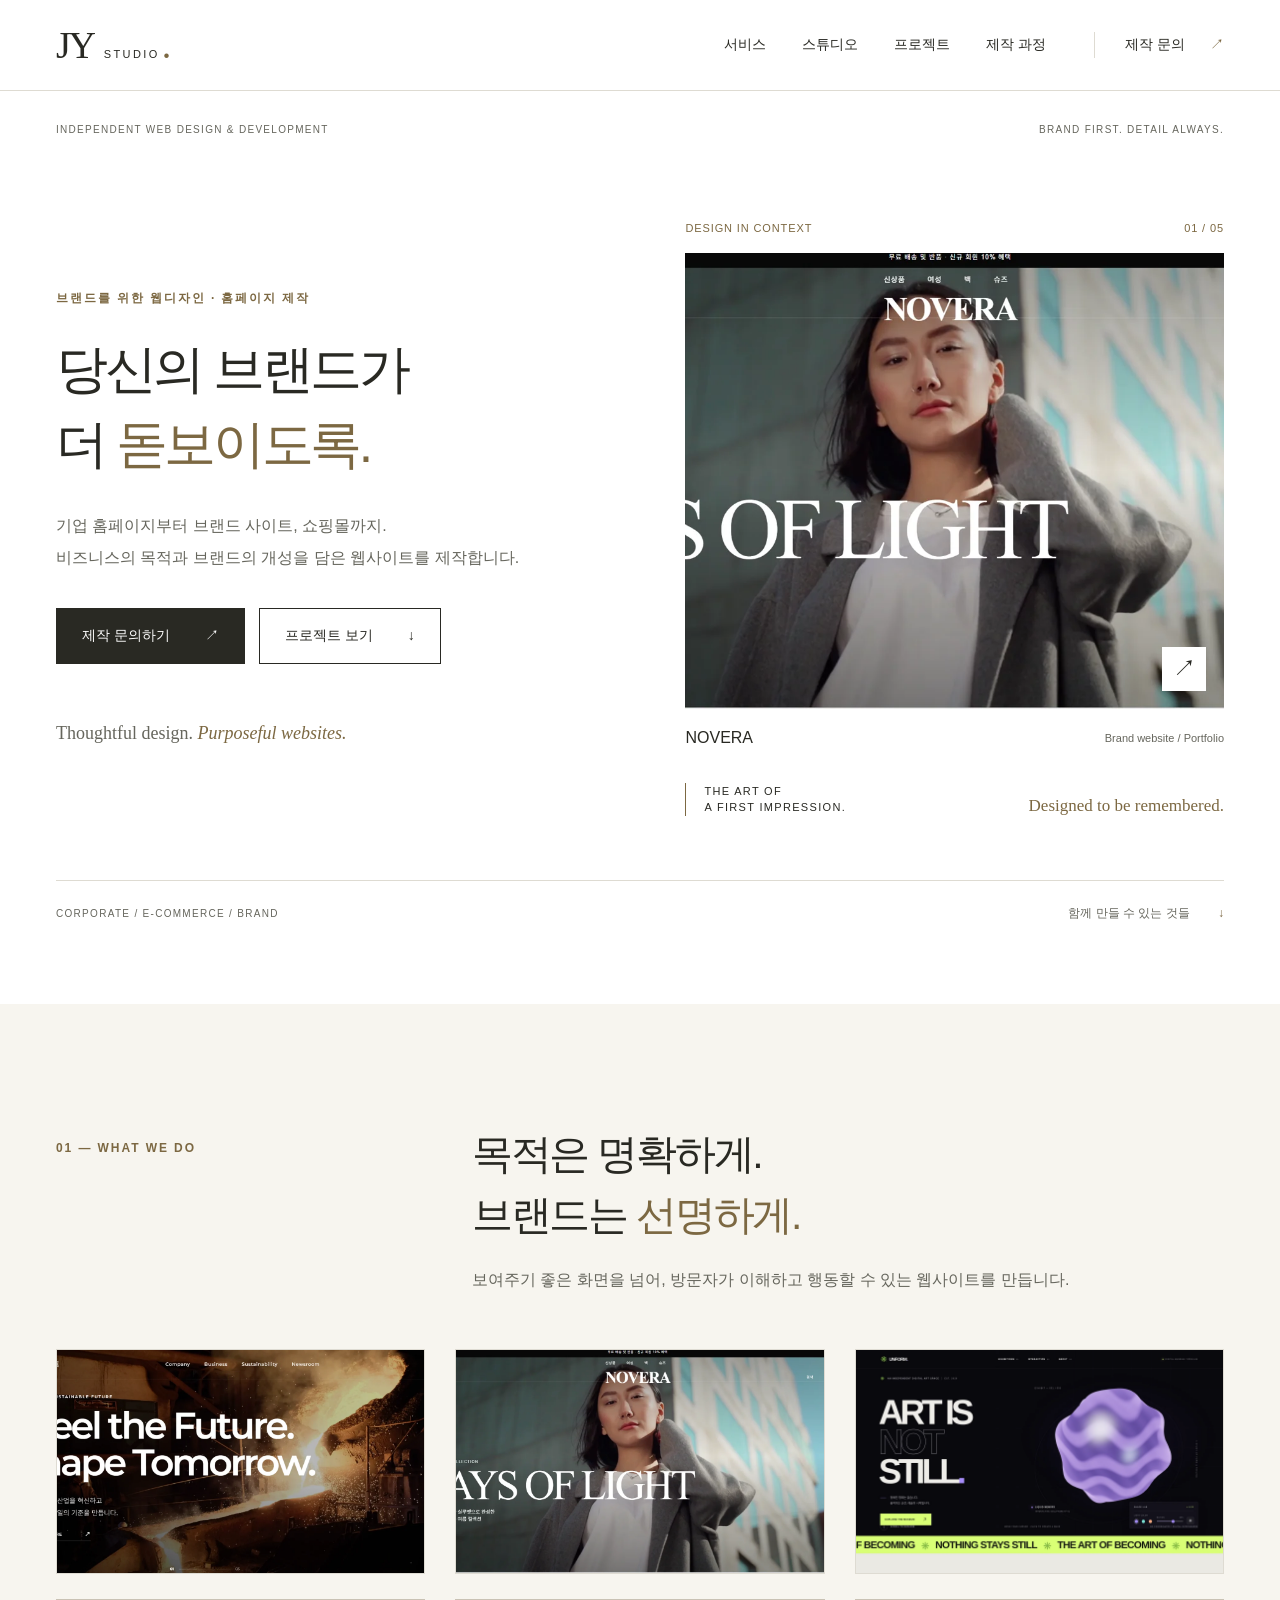
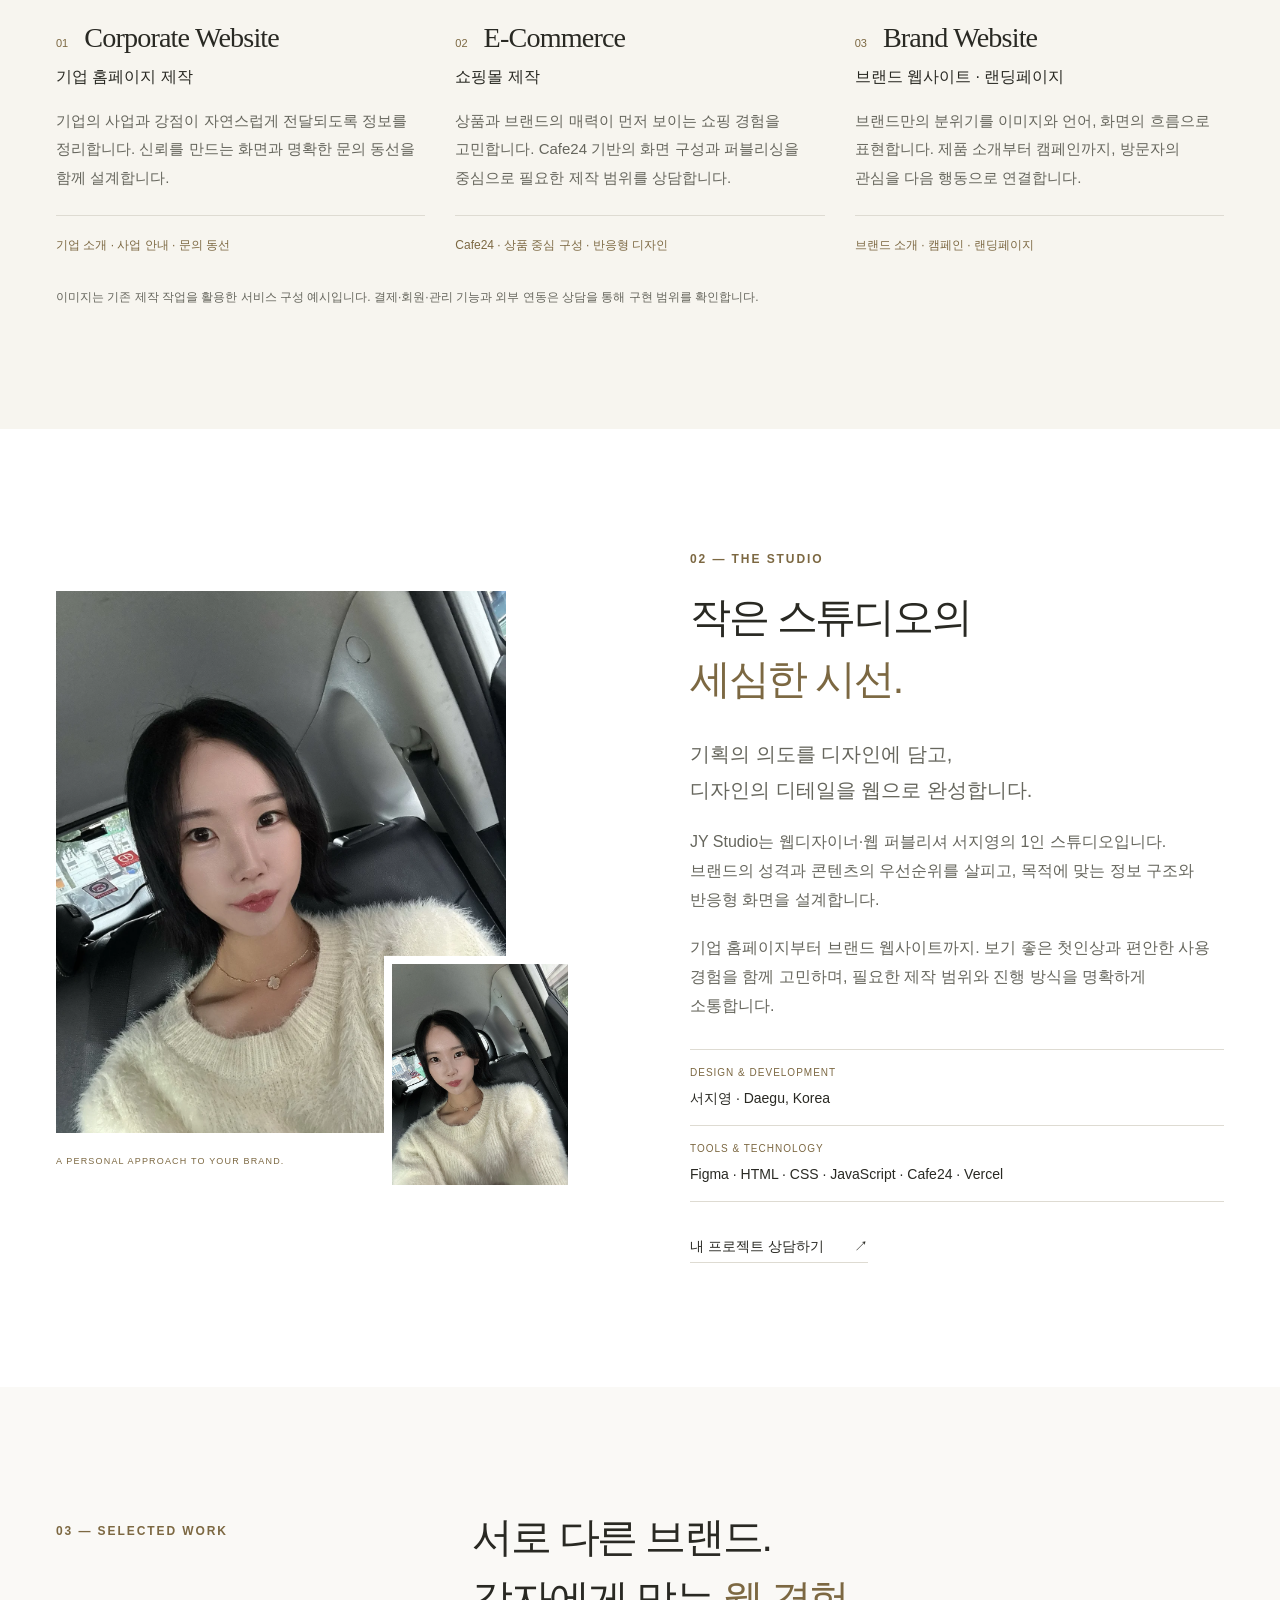
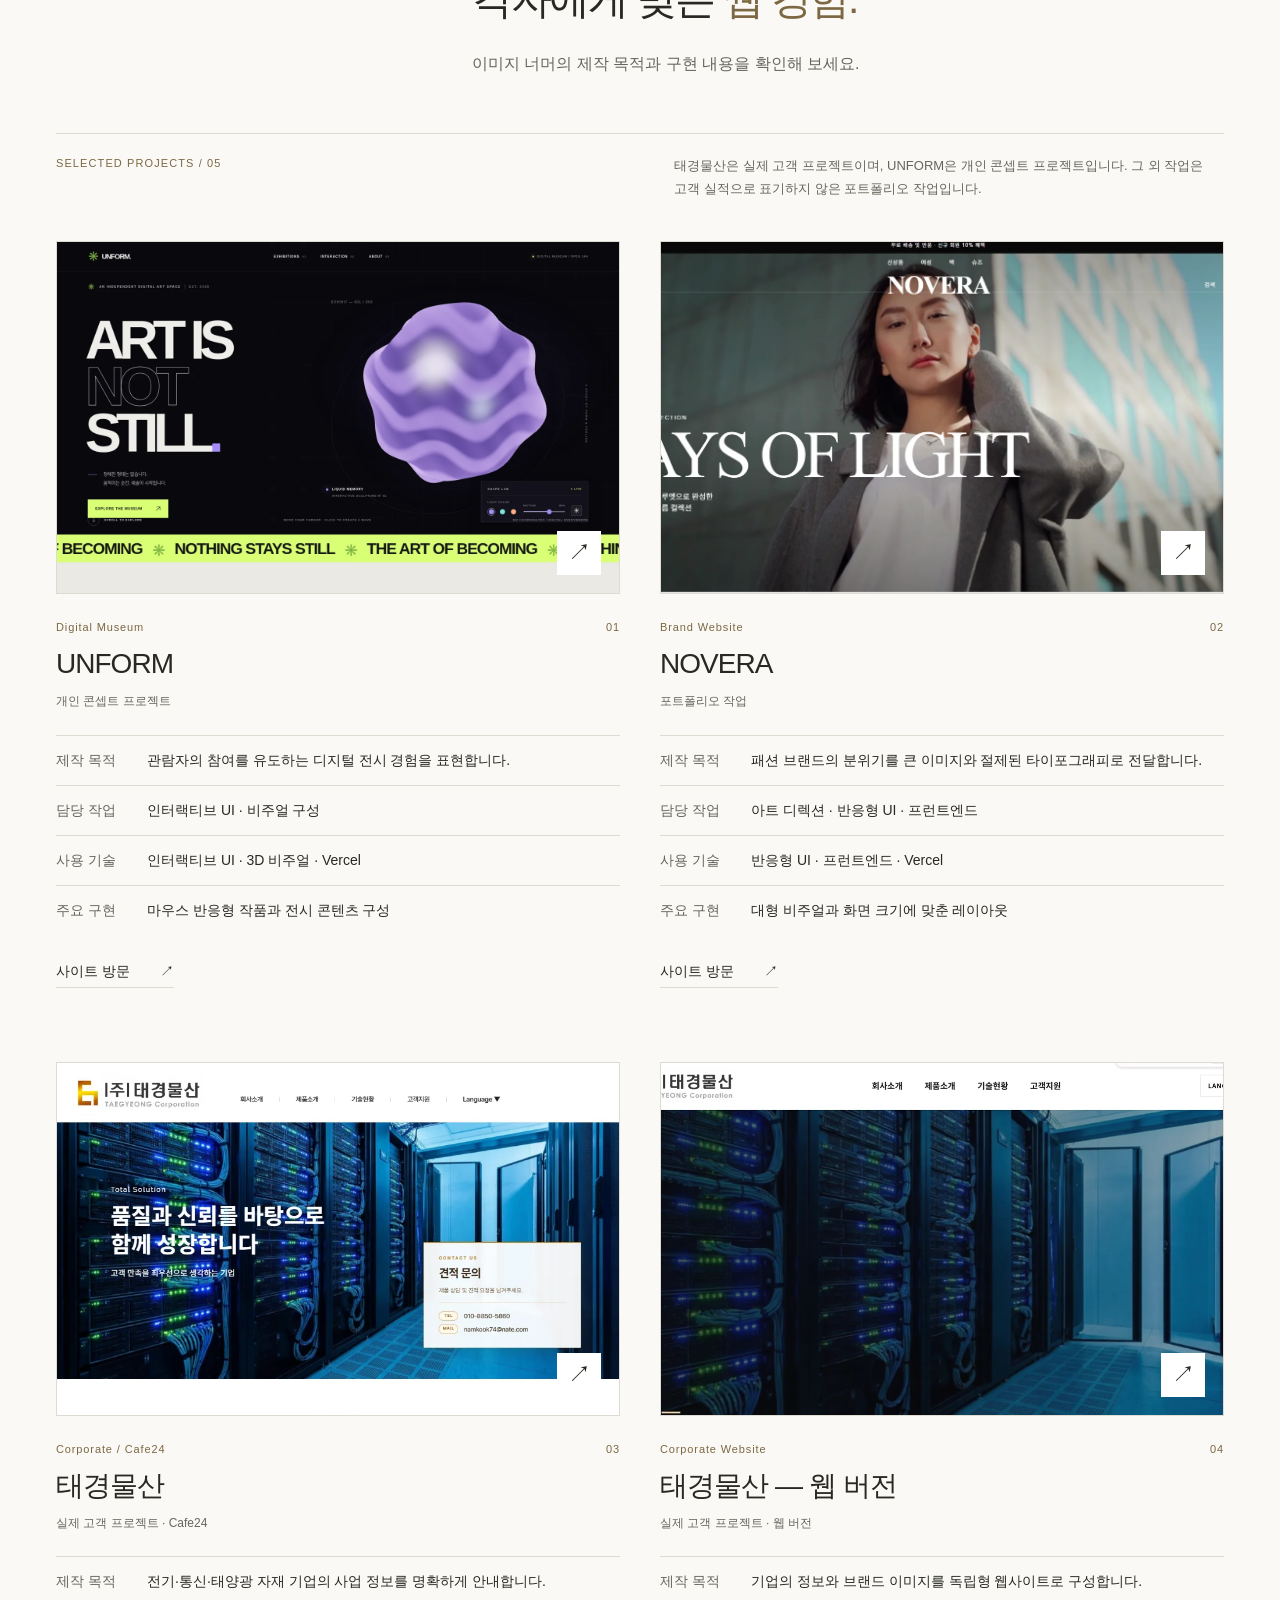
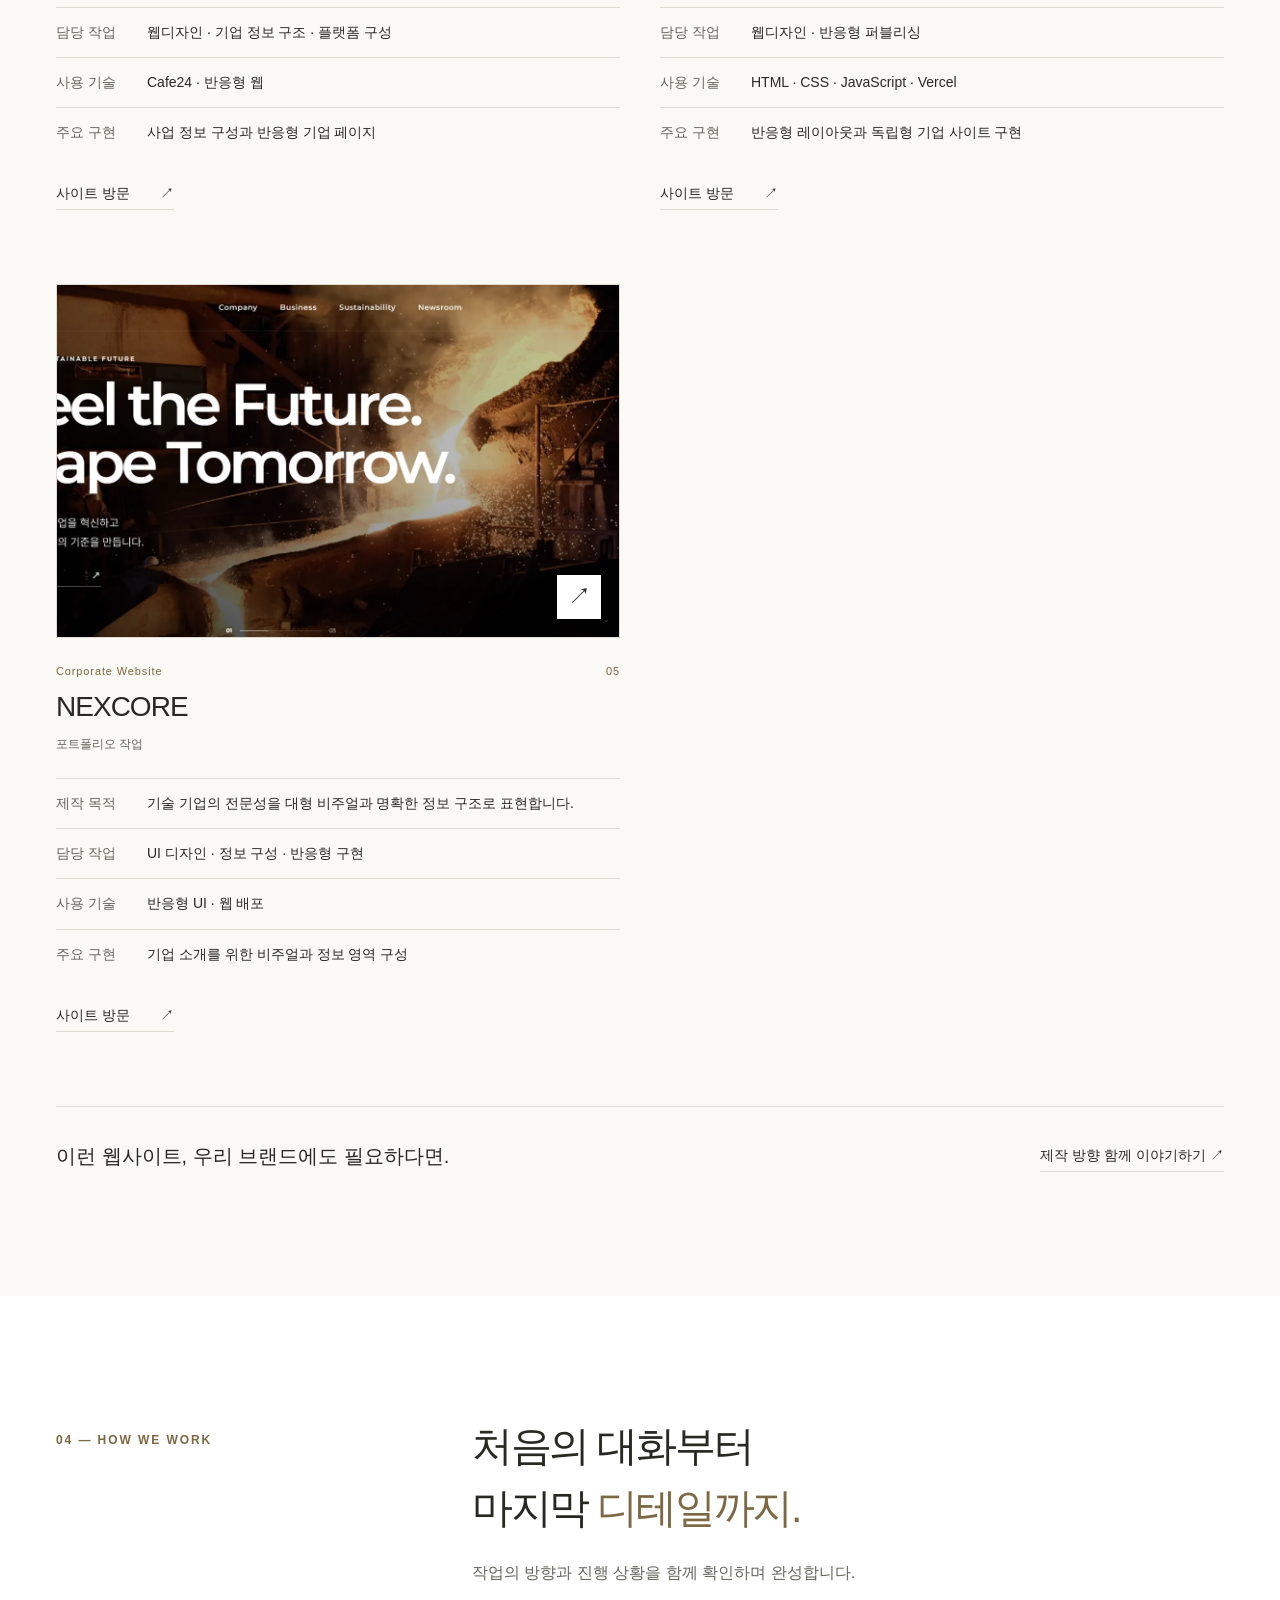
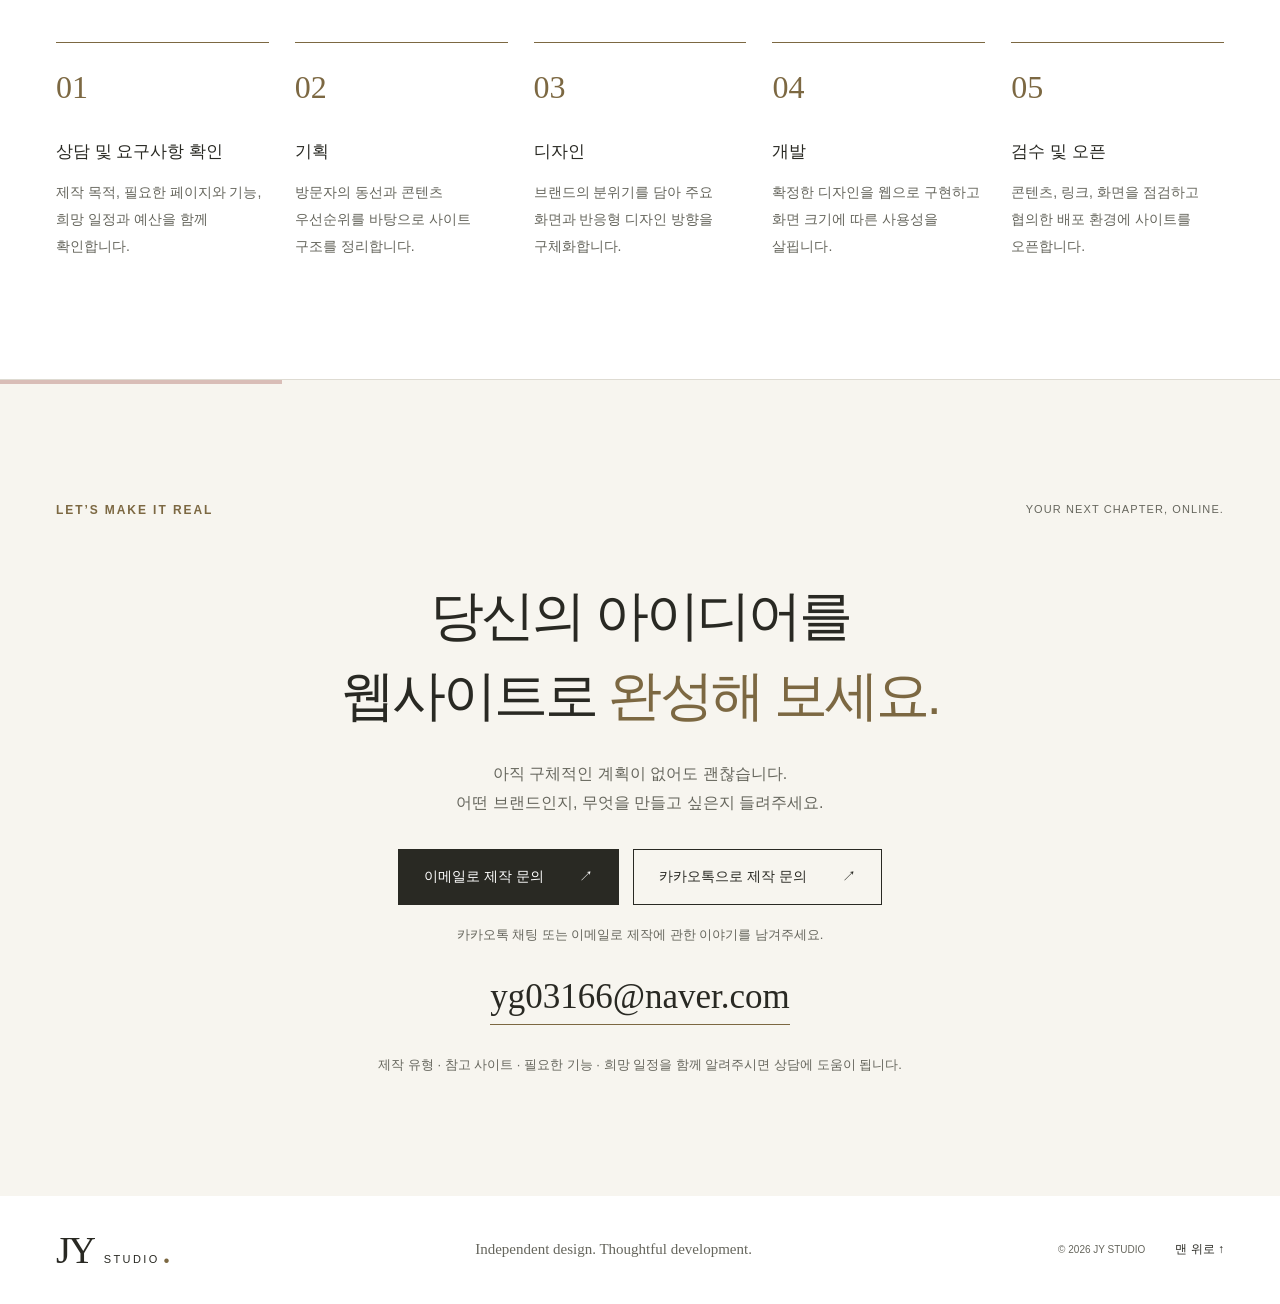
==== jy-web-portfolio/index.html @ 3a4aae99 "Connect Kakao channel to studio inquiry button" ====
<!doctype html>
<html lang="ko">
  <head>
    <meta charset="utf-8" />
    <meta name="viewport" content="width=device-width, initial-scale=1" />
    <title>JY Studio | 브랜드를 위한 홈페이지 제작 · 웹디자인</title>
    <meta
      name="description"
      content="기업 홈페이지, 브랜드 웹사이트, 쇼핑몰 제작을 위한 1인 웹디자인·개발 스튜디오. JY Studio의 프로젝트와 제작 과정을 확인하고 홈페이지 제작을 상담하세요."
    />
    <meta name="theme-color" content="#f7f5ef" />
    <meta property="og:type" content="website" />
    <meta
      property="og:title"
      content="JY Studio — 당신의 브랜드가 더 돋보이도록."
    />
    <meta
      property="og:description"
      content="기업 홈페이지부터 브랜드 사이트, 쇼핑몰까지. 비즈니스의 목적과 브랜드의 개성을 담은 웹사이트를 제작합니다."
    />
    <meta name="twitter:card" content="summary" />
    <link rel="icon" type="image/svg+xml" href="assets/images/favicon.svg" />
    <link rel="stylesheet" href="style.css" />
    <script defer src="script.js"></script>
  </head>
  <body>
    <a class="skip-link" href="#main">본문 바로가기</a>
    <div class="scroll-progress" aria-hidden="true"></div>
    <header class="site-header" id="siteHeader">
      <div class="header-inner container">
        <a class="brand" href="#top" aria-label="JY Studio 홈"
          >JY<span>STUDIO</span><i>.</i></a
        >
        <nav class="desktop-nav" aria-label="주요 메뉴">
          <a href="#services">서비스</a><a href="#about">스튜디오</a
          ><a href="#work">프로젝트</a><a href="#process">제작 과정</a>
        </nav>
        <a class="header-cta" href="#contact"
          >제작 문의 <span aria-hidden="true">↗</span></a
        >
        <button
          class="menu-toggle"
          type="button"
          aria-controls="mobileMenu"
          aria-expanded="false"
          aria-label="메뉴 열기"
        >
          <span></span><span></span>
        </button>
      </div>
      <nav class="mobile-menu" id="mobileMenu" aria-label="모바일 메뉴" hidden>
        <a href="#services">서비스</a><a href="#about">스튜디오</a
        ><a href="#work">프로젝트</a><a href="#process">제작 과정</a
        ><a href="#contact">제작 문의하기 ↗</a>
      </nav>
    </header>
    <main id="main">
      <section class="hero container" id="top" aria-labelledby="hero-title">
        <div class="hero-topline">
          <span>INDEPENDENT WEB DESIGN & DEVELOPMENT</span
          ><span>BRAND FIRST. DETAIL ALWAYS.</span>
        </div>
        <div class="hero-inner">
          <div class="hero-copy reveal">
            <p class="eyebrow">브랜드를 위한 웹디자인 · 홈페이지 제작</p>
            <h1 id="hero-title">
              당신의 브랜드가<br />더 <em>돋보이도록.</em>
            </h1>
            <p class="hero-lead">
              기업 홈페이지부터 브랜드 사이트, 쇼핑몰까지.<br />비즈니스의
              목적과 브랜드의 개성을 담은 웹사이트를 제작합니다.
            </p>
            <div class="hero-actions">
              <a class="btn btn-primary" href="#contact"
                >제작 문의하기 <span aria-hidden="true">↗</span></a
              ><a class="btn btn-line" href="#work"
                >프로젝트 보기 <span aria-hidden="true">↓</span></a
              >
            </div>
            <p class="hero-signature">
              Thoughtful design. <i>Purposeful websites.</i>
            </p>
          </div>
          <div class="hero-visual reveal">
            <div class="visual-label">
              <span>DESIGN IN CONTEXT</span><span>01 / 05</span>
            </div>
            <a
              class="hero-project"
              href="https://novera-ebon.vercel.app/"
              target="_blank"
              rel="noopener noreferrer"
              aria-label="NOVERA 사이트 방문 (새 창)"
              ><img
                src="assets/images/novera.webp"
                width="1600"
                height="719"
                fetchpriority="high"
                alt="NOVERA 패션 브랜드 웹사이트의 비주얼과 타이포그래피"
              /><span class="image-action" aria-hidden="true">↗</span></a
            >
            <div class="visual-caption">
              <strong>NOVERA</strong><span>Brand website / Portfolio</span>
            </div>
            <div class="visual-note">
              <span>THE ART OF<br />A FIRST IMPRESSION.</span
              ><i>Designed to be remembered.</i>
            </div>
          </div>
        </div>
        <div class="hero-bottom">
          <span>CORPORATE / E-COMMERCE / BRAND</span
          ><a href="#services"
            >함께 만들 수 있는 것들 <span aria-hidden="true">↓</span></a
          >
        </div>
      </section>
      <section
        class="services section"
        id="services"
        aria-labelledby="services-title"
      >
        <div class="container">
          <div class="section-heading reveal">
            <p class="eyebrow">01 — WHAT WE DO</p>
            <div>
              <h2 id="services-title">
                목적은 명확하게.<br />브랜드는 <em>선명하게.</em>
              </h2>
              <p>
                보여주기 좋은 화면을 넘어, 방문자가 이해하고 행동할 수 있는
                웹사이트를 만듭니다.
              </p>
            </div>
          </div>
          <div class="service-grid">
            <article class="service-item reveal">
              <div class="service-image">
                <img
                  src="assets/images/NEXCORE.webp"
                  width="1600"
                  height="730"
                  loading="lazy"
                  decoding="async"
                  alt="기업 홈페이지 제작 방향을 보여주는 기존 포트폴리오 화면"
                />
              </div>
              <div class="service-top">
                <span>01</span>
                <h3>Corporate Website</h3>
              </div>
              <h4>기업 홈페이지 제작</h4>
              <p>
                기업의 사업과 강점이 자연스럽게 전달되도록 정보를 정리합니다.
                신뢰를 만드는 화면과 명확한 문의 동선을 함께 설계합니다.
              </p>
              <p class="service-scope">기업 소개 · 사업 안내 · 문의 동선</p>
            </article>
            <article class="service-item reveal">
              <div class="service-image">
                <img
                  src="assets/images/novera.webp"
                  width="1600"
                  height="719"
                  loading="lazy"
                  decoding="async"
                  alt="쇼핑몰 제작 방향을 보여주는 NOVERA 패션 웹사이트 화면"
                />
              </div>
              <div class="service-top">
                <span>02</span>
                <h3>E-Commerce</h3>
              </div>
              <h4>쇼핑몰 제작</h4>
              <p>
                상품과 브랜드의 매력이 먼저 보이는 쇼핑 경험을 고민합니다.
                Cafe24 기반의 화면 구성과 퍼블리싱을 중심으로 필요한 제작 범위를
                상담합니다.
              </p>
              <p class="service-scope">
                Cafe24 · 상품 중심 구성 · 반응형 디자인
              </p>
            </article>
            <article class="service-item reveal">
              <div class="service-image">
                <img
                  src="assets/images/unform.webp"
                  width="1600"
                  height="900"
                  loading="lazy"
                  decoding="async"
                  alt="브랜드 웹사이트의 비주얼 구성을 보여주는 UNFORM 화면"
                />
              </div>
              <div class="service-top">
                <span>03</span>
                <h3>Brand Website</h3>
              </div>
              <h4>브랜드 웹사이트 · 랜딩페이지</h4>
              <p>
                브랜드만의 분위기를 이미지와 언어, 화면의 흐름으로 표현합니다.
                제품 소개부터 캠페인까지, 방문자의 관심을 다음 행동으로
                연결합니다.
              </p>
              <p class="service-scope">브랜드 소개 · 캠페인 · 랜딩페이지</p>
            </article>
          </div>
          <p class="section-note">
            이미지는 기존 제작 작업을 활용한 서비스 구성 예시입니다.
            결제·회원·관리 기능과 외부 연동은 상담을 통해 구현 범위를
            확인합니다.
          </p>
        </div>
      </section>
      <section
        class="about section container"
        id="about"
        aria-labelledby="about-title"
      >
        <div class="about-grid">
          <div class="about-gallery reveal">
            <figure class="photo-main">
              <img
                src="assets/images/s1.webp"
                width="1200"
                height="1600"
                loading="lazy"
                decoding="async"
                alt="JY Studio 디자이너 서지영"
              />
            </figure>
            <figure class="photo-sub">
              <img
                src="assets/images/s2.webp"
                width="1200"
                height="1600"
                loading="lazy"
                decoding="async"
                alt="JY Studio 서지영의 두 번째 프로필 사진"
              />
            </figure>
            <span class="photo-caption"
              >A PERSONAL APPROACH TO YOUR BRAND.</span
            >
          </div>
          <div class="about-copy reveal">
            <p class="eyebrow">02 — THE STUDIO</p>
            <h2 id="about-title">작은 스튜디오의<br /><em>세심한 시선.</em></h2>
            <p class="intro">
              기획의 의도를 디자인에 담고,<br />디자인의 디테일을 웹으로
              완성합니다.
            </p>
            <p>
              JY Studio는 웹디자이너·웹 퍼블리셔 서지영의 1인 스튜디오입니다.
              브랜드의 성격과 콘텐츠의 우선순위를 살피고, 목적에 맞는 정보
              구조와 반응형 화면을 설계합니다.
            </p>
            <p>
              기업 홈페이지부터 브랜드 웹사이트까지. 보기 좋은 첫인상과 편안한
              사용 경험을 함께 고민하며, 필요한 제작 범위와 진행 방식을 명확하게
              소통합니다.
            </p>
            <dl class="studio-details">
              <div>
                <dt>DESIGN & DEVELOPMENT</dt>
                <dd>서지영 · Daegu, Korea</dd>
              </div>
              <div>
                <dt>TOOLS & TECHNOLOGY</dt>
                <dd>Figma · HTML · CSS · JavaScript · Cafe24 · Vercel</dd>
              </div>
            </dl>
            <a class="text-link" href="#contact"
              >내 프로젝트 상담하기 <span aria-hidden="true">↗</span></a
            >
          </div>
        </div>
      </section>
      <section class="work section" id="work" aria-labelledby="work-title">
        <div class="container">
          <div class="section-heading reveal">
            <p class="eyebrow">03 — SELECTED WORK</p>
            <div>
              <h2 id="work-title">
                서로 다른 브랜드.<br />각자에게 맞는 <em>웹 경험.</em>
              </h2>
              <p>이미지 너머의 제작 목적과 구현 내용을 확인해 보세요.</p>
            </div>
          </div>
          <div class="work-intro">
            <span>SELECTED PROJECTS / 05</span>
            <p>
              태경물산은 실제 고객 프로젝트이며, UNFORM은 개인 콘셉트
              프로젝트입니다. 그 외 작업은 고객 실적으로 표기하지 않은
              포트폴리오 작업입니다.
            </p>
          </div>
          <div class="website-grid">
            <article class="website-card reveal">
              <a
                class="website-preview"
                href="https://unform-digital-museum.vercel.app/"
                target="_blank"
                rel="noopener noreferrer"
                aria-label="UNFORM 사이트 방문 (새 창)"
                ><img
                  src="assets/images/unform.webp"
                  width="1600"
                  height="900"
                  loading="lazy"
                  decoding="async"
                  alt="UNFORM Digital Museum 실제 웹사이트 화면"
                /><span class="image-action" aria-hidden="true">↗</span></a
              >
              <div class="project-topline">
                <span>Digital Museum</span><span>01</span>
              </div>
              <h3>UNFORM</h3>
              <p class="project-kind">개인 콘셉트 프로젝트</p>
              <dl class="project-details">
                <div>
                  <dt>제작 목적</dt>
                  <dd>
                    관람자의 참여를 유도하는 디지털 전시 경험을 표현합니다.
                  </dd>
                </div>
                <div>
                  <dt>담당 작업</dt>
                  <dd>인터랙티브 UI · 비주얼 구성</dd>
                </div>
                <div>
                  <dt>사용 기술</dt>
                  <dd>인터랙티브 UI · 3D 비주얼 · Vercel</dd>
                </div>
                <div>
                  <dt>주요 구현</dt>
                  <dd>마우스 반응형 작품과 전시 콘텐츠 구성</dd>
                </div>
              </dl>
              <a
                class="text-link"
                href="https://unform-digital-museum.vercel.app/"
                target="_blank"
                rel="noopener noreferrer"
                >사이트 방문 <span aria-hidden="true">↗</span
                ><span class="sr-only"> — UNFORM, 새 창</span></a
              >
            </article>
            <article class="website-card reveal">
              <a
                class="website-preview"
                href="https://novera-ebon.vercel.app/"
                target="_blank"
                rel="noopener noreferrer"
                aria-label="NOVERA 사이트 방문 (새 창)"
                ><img
                  src="assets/images/novera.webp"
                  width="1600"
                  height="719"
                  loading="lazy"
                  decoding="async"
                  alt="NOVERA Brand Website 실제 웹사이트 화면"
                /><span class="image-action" aria-hidden="true">↗</span></a
              >
              <div class="project-topline">
                <span>Brand Website</span><span>02</span>
              </div>
              <h3>NOVERA</h3>
              <p class="project-kind">포트폴리오 작업</p>
              <dl class="project-details">
                <div>
                  <dt>제작 목적</dt>
                  <dd>
                    패션 브랜드의 분위기를 큰 이미지와 절제된 타이포그래피로
                    전달합니다.
                  </dd>
                </div>
                <div>
                  <dt>담당 작업</dt>
                  <dd>아트 디렉션 · 반응형 UI · 프런트엔드</dd>
                </div>
                <div>
                  <dt>사용 기술</dt>
                  <dd>반응형 UI · 프런트엔드 · Vercel</dd>
                </div>
                <div>
                  <dt>주요 구현</dt>
                  <dd>대형 비주얼과 화면 크기에 맞춘 레이아웃</dd>
                </div>
              </dl>
              <a
                class="text-link"
                href="https://novera-ebon.vercel.app/"
                target="_blank"
                rel="noopener noreferrer"
                >사이트 방문 <span aria-hidden="true">↗</span
                ><span class="sr-only"> — NOVERA, 새 창</span></a
              >
            </article>
            <article class="website-card reveal">
              <a
                class="website-preview"
                href="https://tgyeong.com/"
                target="_blank"
                rel="noopener noreferrer"
                aria-label="태경물산 사이트 방문 (새 창)"
                ><img
                  src="assets/images/TK2.webp"
                  width="891"
                  height="831"
                  loading="lazy"
                  decoding="async"
                  alt="태경물산 Corporate / Cafe24 실제 웹사이트 화면"
                /><span class="image-action" aria-hidden="true">↗</span></a
              >
              <div class="project-topline">
                <span>Corporate / Cafe24</span><span>03</span>
              </div>
              <h3>태경물산</h3>
              <p class="project-kind">실제 고객 프로젝트 · Cafe24</p>
              <dl class="project-details">
                <div>
                  <dt>제작 목적</dt>
                  <dd>
                    전기·통신·태양광 자재 기업의 사업 정보를 명확하게
                    안내합니다.
                  </dd>
                </div>
                <div>
                  <dt>담당 작업</dt>
                  <dd>웹디자인 · 기업 정보 구조 · 플랫폼 구성</dd>
                </div>
                <div>
                  <dt>사용 기술</dt>
                  <dd>Cafe24 · 반응형 웹</dd>
                </div>
                <div>
                  <dt>주요 구현</dt>
                  <dd>사업 정보 구성과 반응형 기업 페이지</dd>
                </div>
              </dl>
              <a
                class="text-link"
                href="https://tgyeong.com/"
                target="_blank"
                rel="noopener noreferrer"
                >사이트 방문 <span aria-hidden="true">↗</span
                ><span class="sr-only"> — 태경물산, 새 창</span></a
              >
            </article>
            <article class="website-card reveal">
              <a
                class="website-preview"
                href="https://tk-nine-sand.vercel.app/index.html"
                target="_blank"
                rel="noopener noreferrer"
                aria-label="태경물산 — 웹 버전 사이트 방문 (새 창)"
                ><img
                  src="assets/images/TK1.webp"
                  width="1600"
                  height="701"
                  loading="lazy"
                  decoding="async"
                  alt="태경물산 — 웹 버전 Corporate Website 실제 웹사이트 화면"
                /><span class="image-action" aria-hidden="true">↗</span></a
              >
              <div class="project-topline">
                <span>Corporate Website</span><span>04</span>
              </div>
              <h3>태경물산 — 웹 버전</h3>
              <p class="project-kind">실제 고객 프로젝트 · 웹 버전</p>
              <dl class="project-details">
                <div>
                  <dt>제작 목적</dt>
                  <dd>
                    기업의 정보와 브랜드 이미지를 독립형 웹사이트로 구성합니다.
                  </dd>
                </div>
                <div>
                  <dt>담당 작업</dt>
                  <dd>웹디자인 · 반응형 퍼블리싱</dd>
                </div>
                <div>
                  <dt>사용 기술</dt>
                  <dd>HTML · CSS · JavaScript · Vercel</dd>
                </div>
                <div>
                  <dt>주요 구현</dt>
                  <dd>반응형 레이아웃과 독립형 기업 사이트 구현</dd>
                </div>
              </dl>
              <a
                class="text-link"
                href="https://tk-nine-sand.vercel.app/index.html"
                target="_blank"
                rel="noopener noreferrer"
                >사이트 방문 <span aria-hidden="true">↗</span
                ><span class="sr-only"> — 태경물산 — 웹 버전, 새 창</span></a
              >
            </article>
            <article class="website-card reveal">
              <a
                class="website-preview"
                href="https://corporate-portfolio-five.vercel.app/"
                target="_blank"
                rel="noopener noreferrer"
                aria-label="NEXCORE 사이트 방문 (새 창)"
                ><img
                  src="assets/images/NEXCORE.webp"
                  width="1600"
                  height="730"
                  loading="lazy"
                  decoding="async"
                  alt="NEXCORE Corporate Website 실제 웹사이트 화면"
                /><span class="image-action" aria-hidden="true">↗</span></a
              >
              <div class="project-topline">
                <span>Corporate Website</span><span>05</span>
              </div>
              <h3>NEXCORE</h3>
              <p class="project-kind">포트폴리오 작업</p>
              <dl class="project-details">
                <div>
                  <dt>제작 목적</dt>
                  <dd>
                    기술 기업의 전문성을 대형 비주얼과 명확한 정보 구조로
                    표현합니다.
                  </dd>
                </div>
                <div>
                  <dt>담당 작업</dt>
                  <dd>UI 디자인 · 정보 구성 · 반응형 구현</dd>
                </div>
                <div>
                  <dt>사용 기술</dt>
                  <dd>반응형 UI · 웹 배포</dd>
                </div>
                <div>
                  <dt>주요 구현</dt>
                  <dd>기업 소개를 위한 비주얼과 정보 영역 구성</dd>
                </div>
              </dl>
              <a
                class="text-link"
                href="https://corporate-portfolio-five.vercel.app/"
                target="_blank"
                rel="noopener noreferrer"
                >사이트 방문 <span aria-hidden="true">↗</span
                ><span class="sr-only"> — NEXCORE, 새 창</span></a
              >
            </article>
          </div>
          <div class="work-end reveal">
            <p>이런 웹사이트, 우리 브랜드에도 필요하다면.</p>
            <a class="text-link" href="#contact"
              >제작 방향 함께 이야기하기 ↗</a
            >
          </div>
        </div>
      </section>
      <section
        class="process section container"
        id="process"
        aria-labelledby="process-title"
      >
        <div class="section-heading reveal">
          <p class="eyebrow">04 — HOW WE WORK</p>
          <div>
            <h2 id="process-title">
              처음의 대화부터<br />마지막 <em>디테일까지.</em>
            </h2>
            <p>작업의 방향과 진행 상황을 함께 확인하며 완성합니다.</p>
          </div>
        </div>
        <ol class="process-steps">
          <li class="reveal">
            <span class="step-number">01</span>
            <h3>상담 및 요구사항 확인</h3>
            <p>
              제작 목적, 필요한 페이지와 기능, 희망 일정과 예산을 함께
              확인합니다.
            </p>
          </li>
          <li class="reveal">
            <span class="step-number">02</span>
            <h3>기획</h3>
            <p>
              방문자의 동선과 콘텐츠 우선순위를 바탕으로 사이트 구조를
              정리합니다.
            </p>
          </li>
          <li class="reveal">
            <span class="step-number">03</span>
            <h3>디자인</h3>
            <p>
              브랜드의 분위기를 담아 주요 화면과 반응형 디자인 방향을
              구체화합니다.
            </p>
          </li>
          <li class="reveal">
            <span class="step-number">04</span>
            <h3>개발</h3>
            <p>
              확정한 디자인을 웹으로 구현하고 화면 크기에 따른 사용성을
              살핍니다.
            </p>
          </li>
          <li class="reveal">
            <span class="step-number">05</span>
            <h3>검수 및 오픈</h3>
            <p>
              콘텐츠, 링크, 화면을 점검하고 협의한 배포 환경에 사이트를
              오픈합니다.
            </p>
          </li>
        </ol>
      </section>
      <section
        class="contact section"
        id="contact"
        aria-labelledby="contact-title"
      >
        <div class="container">
          <div class="contact-topline">
            <p class="eyebrow">LET’S MAKE IT REAL</p>
            <span>YOUR NEXT CHAPTER, ONLINE.</span>
          </div>
          <div class="contact-inner reveal">
            <h2 id="contact-title">
              당신의 아이디어를<br />웹사이트로 <em>완성해 보세요.</em>
            </h2>
            <p>
              아직 구체적인 계획이 없어도 괜찮습니다.<br />어떤 브랜드인지,
              무엇을 만들고 싶은지 들려주세요.
            </p>
            <div class="contact-actions">
              <a class="btn btn-primary" href="mailto:yg03166@naver.com"
                >이메일로 제작 문의 <span aria-hidden="true">↗</span></a
              ><a
                class="btn btn-line"
                href="https://pf.kakao.com/_dqbWX/chat"
                target="_blank"
                rel="noopener noreferrer"
                aria-describedby="kakao-note"
              >
                카카오톡으로 제작 문의 <span aria-hidden="true">↗</span>
                <span class="sr-only">(새 창)</span>
              </a>
            </div>
            <p id="kakao-note" class="contact-note">
              카카오톡 채팅 또는 이메일로 제작에 관한 이야기를 남겨주세요.
            </p>
            <a class="contact-email" href="mailto:yg03166@naver.com"
              >yg03166@naver.com</a
            >
            <p class="inquiry-guide">
              제작 유형 · 참고 사이트 · 필요한 기능 · 희망 일정을 함께
              알려주시면 상담에 도움이 됩니다.
            </p>
          </div>
        </div>
      </section>
    </main>
    <footer class="site-footer container">
      <a class="brand" href="#top" aria-label="JY Studio 맨 위로"
        >JY<span>STUDIO</span><i>.</i></a
      >
      <p>Independent design. Thoughtful development.</p>
      <div><small>© 2026 JY STUDIO</small><a href="#top">맨 위로 ↑</a></div>
    </footer>
    <a class="mobile-inquiry" href="#contact"
      >홈페이지 제작 문의 <span aria-hidden="true">↗</span></a
    >
  </body>
</html>
---- jy-web-portfolio/style.css ----
:root {
  --paper: #fff;
  --ivory: #f7f5ef;
  --ink: #292923;
  --muted: #66665d;
  --gold: #7c6842;
  --line: #dedbd2;
  --pink: #f3e5e3;
  --serif: Georgia, "Times New Roman", serif;
  --ease: cubic-bezier(0.22, 0.61, 0.36, 1);
}
* {
  box-sizing: border-box;
}
html {
  scroll-behavior: smooth;
  scroll-padding-top: 100px;
}
body {
  margin: 0;
  background: var(--paper);
  color: var(--ink);
  font-family:
    "Noto Sans KR", "Apple SD Gothic Neo", "Malgun Gothic", sans-serif;
  font-size: 16px;
  line-height: 1.8;
  -webkit-font-smoothing: antialiased;
}
a {
  color: inherit;
  text-decoration: none;
}
button {
  font: inherit;
}
img {
  display: block;
  width: 100%;
  height: auto;
}
h1,
h2,
h3,
h4,
p,
figure {
  margin: 0;
}
h1,
h2,
h3,
h4 {
  font-weight: 500;
  line-height: 1.4;
  word-break: keep-all;
}
p,
dd {
  word-break: keep-all;
  overflow-wrap: anywhere;
}
button,
a {
  -webkit-tap-highlight-color: transparent;
}
a:focus-visible,
button:focus-visible {
  outline: 2px solid var(--gold);
  outline-offset: 6px;
}
::selection {
  background: var(--pink);
}
.container {
  width: min(1280px, calc(100% - 112px));
  margin-inline: auto;
}
.section {
  padding-block: 120px;
}
.eyebrow {
  font-size: 12px;
  letter-spacing: 0.16em;
  font-weight: 600;
  color: var(--gold);
  line-height: 1.7;
}
.sr-only {
  position: absolute;
  width: 1px;
  height: 1px;
  padding: 0;
  margin: -1px;
  overflow: hidden;
  clip: rect(0, 0, 0, 0);
  white-space: nowrap;
  border: 0;
}
.skip-link {
  position: fixed;
  top: 10px;
  left: 20px;
  padding: 12px 20px;
  background: var(--ink);
  color: white;
  z-index: 1000;
  transform: translateY(-160%);
}
.skip-link:focus {
  transform: none;
}
.scroll-progress {
  position: fixed;
  left: 0;
  top: 0;
  width: 100%;
  height: 2px;
  z-index: 110;
  background: var(--gold);
  transform: scaleX(0);
  transform-origin: left;
  pointer-events: none;
}
.site-header {
  position: sticky;
  top: 0;
  background: #fffffff5;
  z-index: 100;
  border-bottom: 1px solid var(--line);
  transition: background 0.3s;
}
.header-inner {
  height: 90px;
  display: flex;
  align-items: center;
  gap: 48px;
}
.brand {
  display: inline-flex;
  align-items: baseline;
  gap: 10px;
  white-space: nowrap;
  font: 38px/1 var(--serif);
  letter-spacing: -0.06em;
}
.brand span {
  font: 11px/1.3 sans-serif;
  letter-spacing: 0.22em;
}
.brand i {
  color: var(--gold);
  font-style: normal;
  margin-left: -8px;
}
.desktop-nav {
  display: flex;
  gap: 36px;
  margin-left: auto;
}
.desktop-nav a {
  font-size: 14px;
  position: relative;
  padding: 12px 0;
}
.desktop-nav a:after,
.text-link:after {
  content: "";
  position: absolute;
  bottom: 4px;
  left: 0;
  width: 100%;
  height: 1px;
  background: var(--gold);
  transform: scaleX(0);
  transform-origin: left;
  transition: transform 0.3s;
}
.desktop-nav a:hover:after,
.desktop-nav a[aria-current]:after,
.text-link:hover:after {
  transform: scaleX(1);
}
.desktop-nav a[aria-current] {
  color: var(--gold);
}
.header-cta {
  font-size: 14px;
  border-left: 1px solid var(--line);
  padding-left: 30px;
  display: flex;
  gap: 25px;
}
.header-cta span {
  color: var(--gold);
}
.menu-toggle {
  display: none;
}
.mobile-menu[hidden] {
  display: none;
}
.mobile-menu {
  display: none;
}
.hero {
  padding-top: 30px;
  padding-bottom: 24px;
}
.hero-topline,
.hero-bottom {
  display: flex;
  justify-content: space-between;
  gap: 20px;
  font-size: 10px;
  letter-spacing: 0.13em;
  color: var(--muted);
}
.hero-inner {
  display: grid;
  grid-template-columns: 1.05fr 1fr;
  gap: 64px;
  align-items: center;
  padding-block: 80px 64px;
}
.hero h1 {
  font-size: clamp(42px, 4.05vw, 62px);
  letter-spacing: -0.065em;
  line-height: 1.45;
  margin-top: 24px;
  font-weight: 500;
}
.hero h1 em,
h2 em {
  font-style: normal;
  color: var(--gold);
}
.hero-lead {
  font-size: 16px;
  line-height: 2;
  max-width: 510px;
  margin-top: 28px;
  color: var(--muted);
}
.hero-actions,
.contact-actions {
  display: flex;
  flex-wrap: wrap;
  gap: 14px;
  margin-top: 34px;
}
.btn {
  min-height: 54px;
  padding: 14px 25px;
  display: inline-flex;
  align-items: center;
  justify-content: center;
  gap: 35px;
  font-size: 14px;
  border: 1px solid var(--ink);
  background: none;
  cursor: pointer;
  transition:
    background 0.25s,
    color 0.25s,
    border-color 0.25s;
}
.btn span,
.text-link > span:not(.sr-only) {
  display: inline-block;
  transition: transform 0.25s;
}
.btn:hover span,
.text-link:hover > span:not(.sr-only) {
  transform: translate(3px, -3px);
}
.btn-primary {
  color: white;
  background: var(--ink);
}
.btn-primary:hover {
  background: var(--gold);
  border-color: var(--gold);
}
.btn-line:hover {
  background: var(--ivory);
  border-color: var(--gold);
}
.hero-signature {
  font: 18px/1.6 var(--serif);
  margin-top: 55px;
  color: var(--muted);
}
.hero-signature i {
  color: var(--gold);
}
.hero-visual {
  min-width: 0;
}
.visual-label,
.visual-caption {
  display: flex;
  justify-content: space-between;
  gap: 16px;
  align-items: center;
  font-size: 11px;
  letter-spacing: 0.08em;
}
.visual-label {
  margin-bottom: 14px;
  color: var(--gold);
}
.hero-project {
  position: relative;
  display: block;
  overflow: hidden;
  background: var(--ivory);
}
.hero-project img {
  aspect-ratio: 1.18;
  object-fit: cover;
  object-position: top;
  transition: transform 0.9s var(--ease);
}
.visual-caption {
  margin-top: 15px;
  letter-spacing: 0;
}
.visual-caption strong {
  font-size: 16px;
  font-weight: 500;
}
.visual-caption > span {
  color: var(--muted);
}
.image-action {
  position: absolute;
  right: 18px;
  bottom: 18px;
  background: white;
  width: 44px;
  height: 44px;
  display: grid;
  place-items: center;
  font-size: 23px;
}
.visual-note {
  border-left: 1px solid var(--gold);
  margin-top: 30px;
  padding-left: 18px;
  display: flex;
  justify-content: space-between;
  align-items: end;
  gap: 20px;
}
.visual-note > span {
  font-size: 11px;
  letter-spacing: 0.12em;
  line-height: 1.5;
}
.visual-note i {
  font: 17px var(--serif);
  color: var(--gold);
}
.hero-bottom {
  border-top: 1px solid var(--line);
  padding-top: 22px;
  align-items: center;
}
.hero-bottom a {
  font-size: 12px;
  letter-spacing: 0;
}
.hero-bottom a span {
  margin-left: 25px;
  color: var(--gold);
}
.section-heading {
  display: grid;
  grid-template-columns: 1fr 2fr;
  gap: 40px;
  align-items: start;
  margin-bottom: 54px;
}
.section-heading > .eyebrow {
  padding-top: 14px;
}
h2 {
  font-size: clamp(32px, 3.2vw, 46px);
  letter-spacing: -0.055em;
  line-height: 1.5;
}
.section-heading > div > p {
  color: var(--muted);
  margin-top: 20px;
  max-width: 620px;
}
.services {
  background: var(--ivory);
  margin-top: 55px;
}
.service-grid {
  display: grid;
  grid-template-columns: repeat(3, minmax(0, 1fr));
  gap: 30px;
}
.service-image {
  overflow: hidden;
  background: #e8e5dd;
  border: 1px solid var(--line);
}
.service-image img {
  aspect-ratio: 1.65;
  object-fit: cover;
  object-position: top;
}
.service-top {
  display: flex;
  gap: 16px;
  align-items: baseline;
  border-top: 1px solid #c9c2b4;
  margin-top: 25px;
  padding-top: 20px;
}
.service-top > span {
  font-size: 11px;
  color: var(--gold);
}
.service-top h3 {
  font: clamp(23px, 2.2vw, 32px) / 1.3 var(--serif);
  letter-spacing: -0.03em;
}
.service-item h4 {
  font-size: 16px;
  margin-top: 10px;
}
.service-item > p {
  color: var(--muted);
  font-size: 15px;
  margin-top: 18px;
  line-height: 1.9;
}
.service-item > .service-scope {
  font-size: 12px;
  color: var(--gold);
  border-top: 1px solid var(--line);
  padding-top: 18px;
  margin-top: 23px;
}
.section-note {
  font-size: 12px;
  color: var(--muted);
  margin-top: 30px;
  max-width: 820px;
}
.about-grid {
  display: grid;
  grid-template-columns: 1fr 1fr;
  gap: 100px;
  align-items: center;
}
.about-gallery {
  position: relative;
  padding: 0 70px 55px 0;
  max-width: 520px;
}
.photo-main img {
  aspect-ratio: 0.83;
  object-fit: cover;
  object-position: 50% 30%;
}
.photo-sub {
  position: absolute;
  bottom: 32px;
  right: 0;
  width: 37%;
  border: 8px solid white;
}
.photo-sub img {
  aspect-ratio: 0.8;
  object-fit: cover;
}
.photo-caption {
  display: block;
  font-size: 9px;
  letter-spacing: 0.13em;
  margin-top: 20px;
  color: var(--gold);
}
.about-copy h2 {
  margin-block: 18px 26px;
}
.about-copy .intro {
  font-size: 20px;
  line-height: 1.8;
  color: var(--ink);
  margin-top: 0;
}
.about-copy > p:not(.eyebrow) {
  margin-top: 20px;
  color: var(--muted);
}
.studio-details {
  border-top: 1px solid var(--line);
  margin: 28px 0 24px;
}
.studio-details > div {
  padding-block: 14px;
  border-bottom: 1px solid var(--line);
}
.studio-details dt {
  font-size: 10px;
  letter-spacing: 0.1em;
  color: var(--gold);
}
.studio-details dd {
  margin: 4px 0 0;
  font-size: 14px;
}
.text-link {
  display: inline-flex;
  position: relative;
  gap: 30px;
  font-size: 14px;
  align-items: center;
  padding-block: 8px;
}
.text-link:after {
  transform: scaleX(1);
  background: var(--line);
}
.text-link:hover:after {
  background: var(--gold);
}
.work {
  background: #faf9f6;
}
.work-intro {
  display: flex;
  justify-content: space-between;
  gap: 40px;
  border-top: 1px solid var(--line);
  padding-top: 20px;
  margin-bottom: 40px;
}
.work-intro > span {
  font-size: 11px;
  letter-spacing: 0.1em;
  white-space: nowrap;
  color: var(--gold);
}
.work-intro > p {
  font-size: 13px;
  color: var(--muted);
  max-width: 550px;
}
.website-grid {
  display: grid;
  grid-template-columns: repeat(2, minmax(0, 1fr));
  gap: 70px 40px;
}
.website-preview {
  display: block;
  position: relative;
  overflow: hidden;
  border: 1px solid var(--line);
  background: #efede7;
}
.website-preview img {
  aspect-ratio: 1.6;
  object-fit: cover;
  object-position: top;
  transition: transform 0.8s var(--ease);
}
.project-topline {
  display: flex;
  justify-content: space-between;
  gap: 20px;
  font-size: 11px;
  letter-spacing: 0.08em;
  color: var(--gold);
  margin-top: 24px;
}
.website-card h3 {
  font-size: 28px;
  letter-spacing: -0.035em;
  margin-top: 6px;
}
.project-kind {
  font-size: 12px;
  color: var(--muted);
  margin-top: 8px;
}
.project-details {
  margin: 22px 0 16px;
}
.project-details > div {
  display: grid;
  grid-template-columns: 76px 1fr;
  gap: 15px;
  border-top: 1px solid var(--line);
  padding-block: 12px;
  font-size: 14px;
  line-height: 1.8;
}
.project-details dt {
  color: var(--muted);
}
.project-details dd {
  margin: 0;
}
.work-end {
  display: flex;
  justify-content: space-between;
  gap: 30px;
  align-items: center;
  border-top: 1px solid var(--line);
  margin-top: 70px;
  padding-top: 28px;
}
.work-end > p {
  font-size: 20px;
}
.process-steps {
  list-style: none;
  margin: 0;
  padding: 0;
  display: grid;
  grid-template-columns: repeat(5, minmax(0, 1fr));
  gap: 26px;
}
.process-steps li {
  border-top: 1px solid var(--gold);
  padding-top: 22px;
}
.step-number {
  font: 32px/1.4 var(--serif);
  color: var(--gold);
}
.process-steps h3 {
  font-size: 17px;
  margin-top: 30px;
}
.process-steps p {
  font-size: 14px;
  line-height: 1.9;
  color: var(--muted);
  margin-top: 16px;
}
.contact {
  background: var(--ivory);
  border-top: 1px solid var(--line);
  position: relative;
}
.contact:before {
  content: "";
  position: absolute;
  left: 0;
  top: 0;
  width: 22%;
  height: 4px;
  background: #d9bdb7;
}
.contact-topline {
  display: flex;
  justify-content: space-between;
  gap: 20px;
}
.contact-topline > span {
  font-size: 11px;
  letter-spacing: 0.1em;
  color: var(--muted);
}
.contact-inner {
  max-width: 900px;
  margin: 54px auto 0;
  text-align: center;
}
.contact h2 {
  font-size: clamp(32px, 4.2vw, 59px);
}
.contact-inner > p {
  margin-top: 24px;
  color: var(--muted);
}
.contact-actions {
  justify-content: center;
  margin-top: 32px;
}
.contact-inner > .contact-note {
  font-size: 13px;
  margin-top: 18px;
}
.contact-email {
  display: inline-block;
  margin-top: 25px;
  font: clamp(22px, 3vw, 35px) / 1.5 var(--serif);
  border-bottom: 1px solid var(--gold);
  overflow-wrap: anywhere;
}
.contact-inner > .inquiry-guide {
  font-size: 13px;
  margin-top: 28px;
}
.site-footer {
  padding-block: 35px;
  display: flex;
  align-items: center;
  justify-content: space-between;
  gap: 30px;
}
.site-footer > p {
  font: 15px var(--serif);
  color: var(--muted);
}
.site-footer > div {
  display: flex;
  gap: 30px;
  align-items: center;
  font-size: 12px;
}
.site-footer small {
  font-size: 10px;
  color: var(--muted);
}
.mobile-inquiry {
  display: none;
}
.js-motion .reveal {
  opacity: 0;
  transform: translateY(24px);
  transition:
    opacity 0.8s var(--ease),
    transform 0.8s var(--ease);
}
.js-motion .reveal.is-visible {
  opacity: 1;
  transform: none;
}
@media (hover: hover) and (prefers-reduced-motion: no-preference) {
  .website-preview:hover img,
  .hero-project:hover img {
    transform: scale(1.035);
  }
}
@media (min-width: 1600px) {
  .hero-inner {
    padding-block: 100px 80px;
  }
  .hero h1 {
    font-size: 64px;
  }
}
@media (max-width: 1100px) {
  .container {
    width: calc(100% - 64px);
  }
  .header-inner {
    gap: 25px;
  }
  .desktop-nav {
    gap: 22px;
  }
  .hero-inner {
    gap: 32px;
    padding-top: 60px;
  }
  .hero h1 {
    font-size: 44px;
  }
  .hero-lead {
    font-size: 15px;
  }
  .hero-signature {
    font-size: 16px;
  }
  .about-grid {
    gap: 50px;
  }
  .section {
    padding-block: 95px;
  }
  .service-grid {
    gap: 22px;
  }
  .process-steps {
    gap: 18px;
  }
  .process-steps h3 {
    font-size: 16px;
  }
  .site-footer > p {
    display: none;
  }
}
@media (max-width: 820px) {
  html {
    scroll-padding-top: 85px;
  }
  .header-inner {
    height: 76px;
  }
  .desktop-nav {
    display: none;
  }
  .header-cta {
    margin-left: auto;
    border: 0;
    padding: 0;
  }
  .menu-toggle {
    width: 44px;
    height: 44px;
    display: grid;
    place-content: center;
    gap: 7px;
    background: transparent;
    border: 1px solid var(--line);
    cursor: pointer;
  }
  .menu-toggle span {
    display: block;
    width: 18px;
    height: 1px;
    background: var(--ink);
    transition: transform 0.25s;
  }
  .menu-toggle[aria-expanded="true"] span:first-child {
    transform: translateY(4px) rotate(45deg);
  }
  .menu-toggle[aria-expanded="true"] span:last-child {
    transform: translateY(-4px) rotate(-45deg);
  }
  .mobile-menu {
    display: grid;
    position: absolute;
    top: 100%;
    width: 100%;
    background: white;
    border-bottom: 1px solid var(--line);
    padding: 16px 32px 24px;
    max-height: calc(100dvh - 76px);
    overflow-y: auto;
  }
  .mobile-menu a {
    padding: 13px 0;
    border-bottom: 1px solid var(--line);
    font-size: 16px;
  }
  .mobile-menu a:last-child {
    color: var(--gold);
  }
  .hero-topline > span:last-child {
    display: none;
  }
  .hero-inner {
    grid-template-columns: 1fr 1fr;
    gap: 28px;
    padding-block: 55px;
  }
  .hero h1 {
    font-size: 36px;
  }
  .hero-copy > .eyebrow {
    font-size: 10px;
    letter-spacing: 0.06em;
  }
  .hero-lead br {
    display: none;
  }
  .hero-lead {
    font-size: 14px;
  }
  .hero-actions {
    gap: 10px;
  }
  .btn {
    padding: 12px 18px;
    gap: 20px;
  }
  .hero-signature {
    display: none;
  }
  .visual-note {
    display: none;
  }
  .hero-project img {
    aspect-ratio: 0.85;
  }
  .visual-caption {
    align-items: start;
    flex-direction: column;
    gap: 2px;
  }
  .section-heading {
    grid-template-columns: 1fr;
    gap: 18px;
    margin-bottom: 40px;
  }
  .section-heading > .eyebrow {
    padding: 0;
  }
  .section-heading h2 {
    font-size: 36px;
  }
  .section {
    padding-block: 80px;
  }
  .services {
    margin-top: 30px;
  }
  .service-grid {
    grid-template-columns: 1fr;
    gap: 40px;
  }
  .service-item {
    display: grid;
    grid-template-columns: 1fr 1fr;
    column-gap: 26px;
    align-items: start;
  }
  .service-image {
    grid-row: 1/5;
  }
  .service-top {
    margin: 0;
    padding-top: 0;
    border: 0;
  }
  .service-top h3 {
    font-size: 26px;
  }
  .service-item > .service-scope {
    margin-top: 15px;
    padding-top: 12px;
  }
  .service-item > p {
    margin-top: 12px;
    font-size: 14px;
  }
  .about-grid {
    gap: 35px;
  }
  .about-gallery {
    padding-right: 30px;
  }
  .photo-sub {
    width: 44%;
    border-width: 5px;
  }
  .about-copy .intro {
    font-size: 17px;
  }
  .about-copy > p {
    font-size: 14px;
  }
  .about-copy h2 {
    font-size: 32px;
  }
  .photo-caption {
    font-size: 8px;
  }
  .website-grid {
    gap: 50px 24px;
  }
  .website-card h3 {
    font-size: 25px;
  }
  .project-details > div {
    grid-template-columns: 1fr;
    gap: 2px;
    font-size: 14px;
  }
  .project-details dt {
    font-size: 12px;
  }
  .process-steps {
    grid-template-columns: 1fr;
    gap: 0;
  }
  .process-steps li {
    display: grid;
    grid-template-columns: 60px 180px 1fr;
    align-items: baseline;
    gap: 12px;
    padding-block: 23px;
    border-color: var(--line);
  }
  .process-steps h3,
  .process-steps p {
    margin: 0;
  }
  .process-steps h3 {
    font-size: 17px;
  }
  .contact-topline > span {
    display: none;
  }
  .work-intro {
    gap: 22px;
  }
  .work-end > p {
    font-size: 17px;
  }
  .site-footer {
    padding-bottom: 100px;
  }
  .mobile-inquiry {
    display: flex;
    justify-content: space-between;
    position: fixed;
    bottom: 0;
    left: 0;
    right: 0;
    padding: 15px 28px calc(15px + env(safe-area-inset-bottom));
    background: var(--ink);
    color: white;
    z-index: 90;
    font-size: 15px;
  }
  .mobile-inquiry span {
    color: #dfcda9;
  }
}
@media (max-width: 580px) {
  .container {
    width: calc(100% - 40px);
  }
  .header-inner {
    gap: 18px;
  }
  .brand {
    font-size: 34px;
  }
  .brand span {
    font-size: 10px;
  }
  .header-cta {
    font-size: 12px;
    gap: 10px;
  }
  .header-cta span {
    display: none;
  }
  .hero {
    padding-top: 22px;
  }
  .hero-topline {
    font-size: 9px;
    letter-spacing: 0.08em;
  }
  .hero-inner {
    grid-template-columns: 1fr;
    padding-block: 45px 32px;
    gap: 42px;
  }
  .hero-copy > .eyebrow {
    font-size: 11px;
  }
  .hero h1 {
    font-size: clamp(36px, 9vw, 50px);
    margin-top: 18px;
  }
  .hero-lead {
    font-size: 15px;
    margin-top: 23px;
    max-width: 420px;
  }
  .hero-actions {
    margin-top: 26px;
  }
  .hero-actions .btn {
    flex: 1;
    padding-inline: 14px;
    font-size: 13px;
    gap: 15px;
  }
  .hero-project img {
    aspect-ratio: 1.4;
  }
  .visual-caption {
    flex-direction: row;
    align-items: center;
  }
  .visual-caption > span {
    font-size: 10px;
  }
  .hero-bottom {
    font-size: 8px;
    letter-spacing: 0.03em;
    gap: 12px;
  }
  .hero-bottom a {
    font-size: 11px;
  }
  .hero-bottom a span {
    margin-left: 7px;
  }
  .section {
    padding-block: 65px;
  }
  .services {
    margin-top: 25px;
  }
  .section-heading h2,
  h2 {
    font-size: 32px;
  }
  .section-heading > div > p {
    font-size: 15px;
  }
  .eyebrow {
    font-size: 11px;
  }
  .service-item {
    display: block;
  }
  .service-image img {
    aspect-ratio: 1.9;
  }
  .service-top {
    padding-top: 20px;
    margin-top: 20px;
    border-top: 1px solid var(--line);
  }
  .service-item h4 {
    font-size: 16px;
  }
  .service-item > p {
    font-size: 15px;
  }
  .section-note {
    font-size: 12px;
  }
  .about-grid {
    grid-template-columns: 1fr;
    gap: 28px;
  }
  .about-gallery {
    max-width: 400px;
    width: 100%;
    padding-right: 65px;
    padding-bottom: 40px;
    margin-inline: auto;
  }
  .photo-main img {
    aspect-ratio: 0.95;
  }
  .photo-sub {
    width: 37%;
    bottom: 20px;
  }
  .about-copy > p:not(.eyebrow) {
    font-size: 15px;
  }
  .about-copy .intro {
    font-size: 19px;
  }
  .about-copy h2 {
    margin-block: 16px 20px;
  }
  .work-intro {
    flex-direction: column;
    gap: 12px;
    margin-bottom: 30px;
  }
  .website-grid {
    grid-template-columns: 1fr;
    gap: 45px;
  }
  .project-details > div {
    grid-template-columns: 70px 1fr;
    gap: 10px;
  }
  .project-details dt {
    font-size: 13px;
  }
  .work-end {
    align-items: start;
    flex-direction: column;
    gap: 12px;
    margin-top: 45px;
  }
  .process-steps li {
    grid-template-columns: 42px 1fr;
    gap: 6px 16px;
    padding-block: 22px;
  }
  .step-number {
    grid-row: span 2;
    font-size: 28px;
  }
  .process-steps p {
    grid-column: 2;
    font-size: 14px;
  }
  .contact-inner {
    margin-top: 30px;
  }
  .contact h2 {
    font-size: clamp(28px, 7.2vw, 38px);
  }
  .contact-inner > p {
    font-size: 15px;
  }
  .contact-actions {
    flex-direction: column;
    gap: 12px;
  }
  .contact-actions .btn {
    width: 100%;
    font-size: 14px;
  }
  .contact-note {
    line-height: 1.8;
  }
  .contact-inner > .inquiry-guide {
    font-size: 12px;
  }
  .site-footer {
    gap: 22px;
    flex-wrap: wrap;
    padding-top: 28px;
    padding-bottom: 98px;
  }
  .site-footer > div {
    width: 100%;
    justify-content: space-between;
  }
  .mobile-menu {
    padding-inline: 20px;
  }
}
@media (prefers-reduced-motion: reduce) {
  html {
    scroll-behavior: auto;
  }
  *,
  *:before,
  *:after {
    animation: none !important;
    transition: none !important;
  }
  .js-motion .reveal {
    opacity: 1;
    transform: none;
  }
}
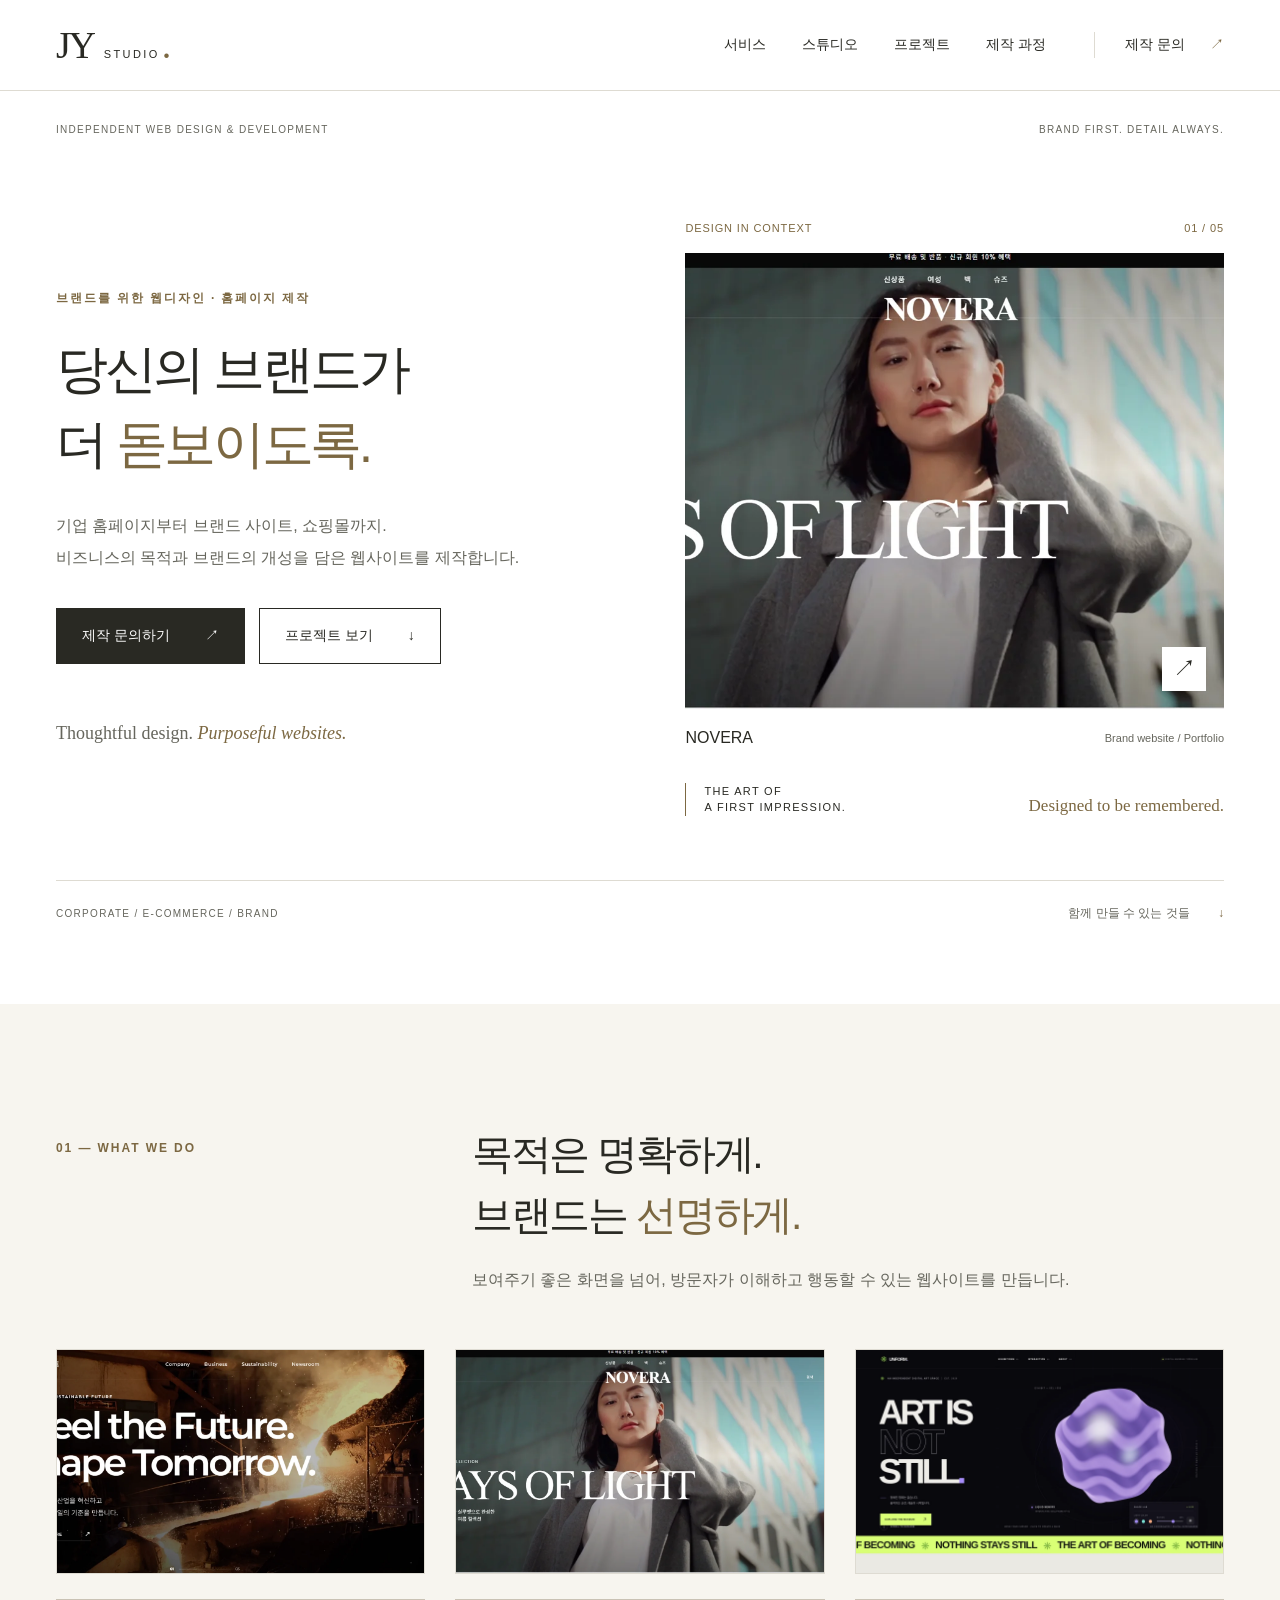
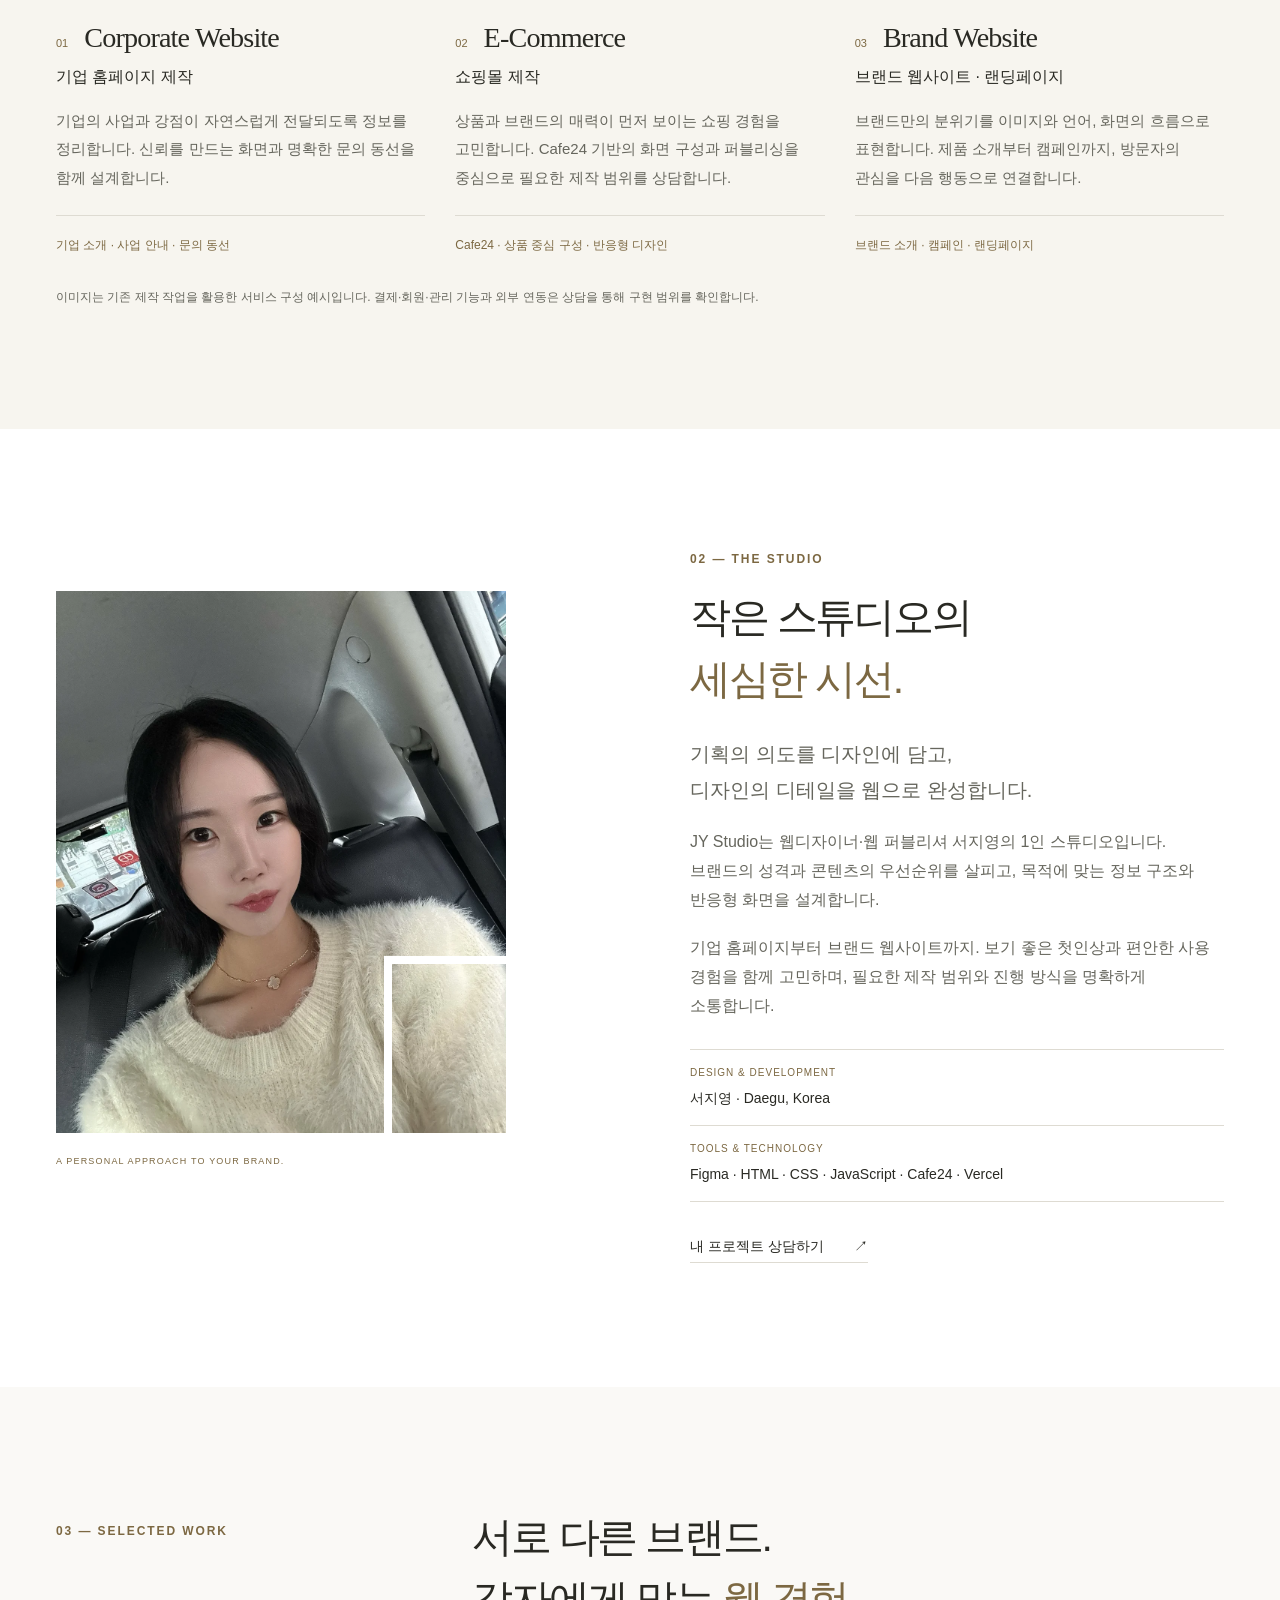
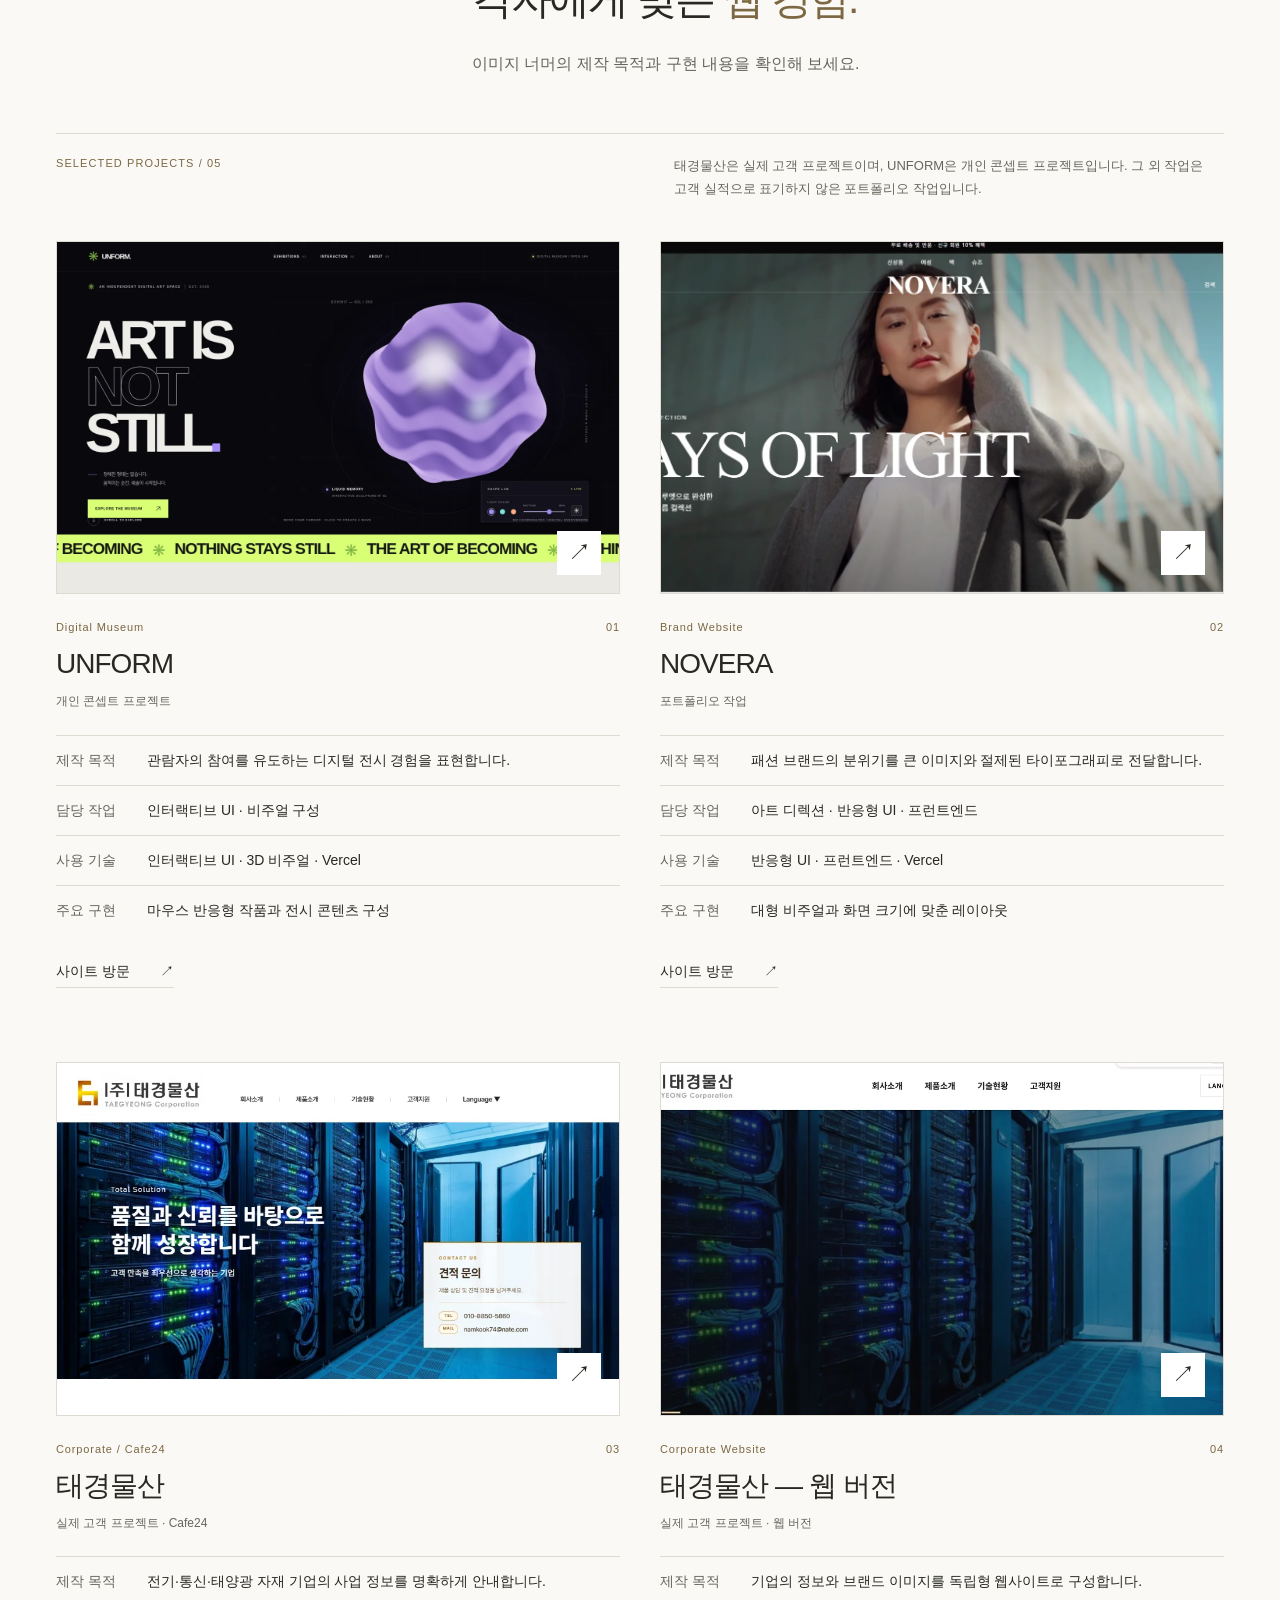
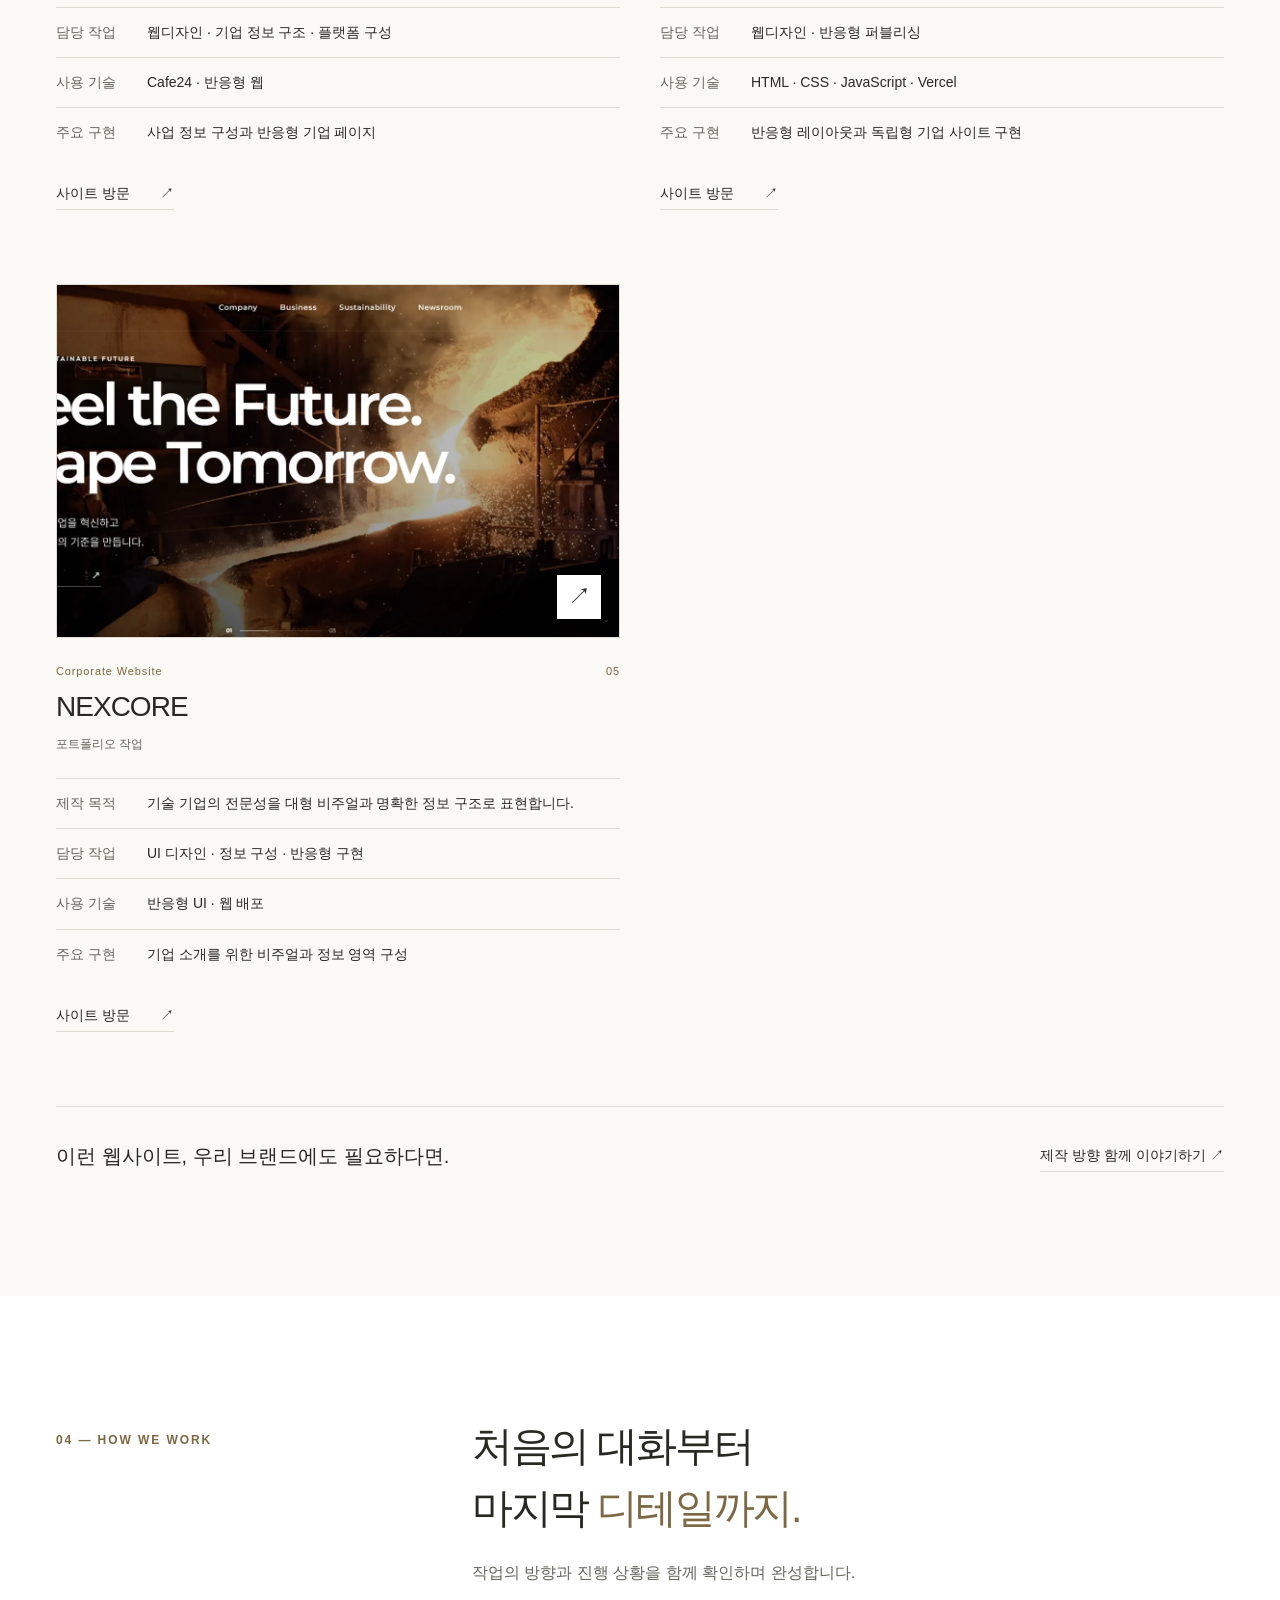
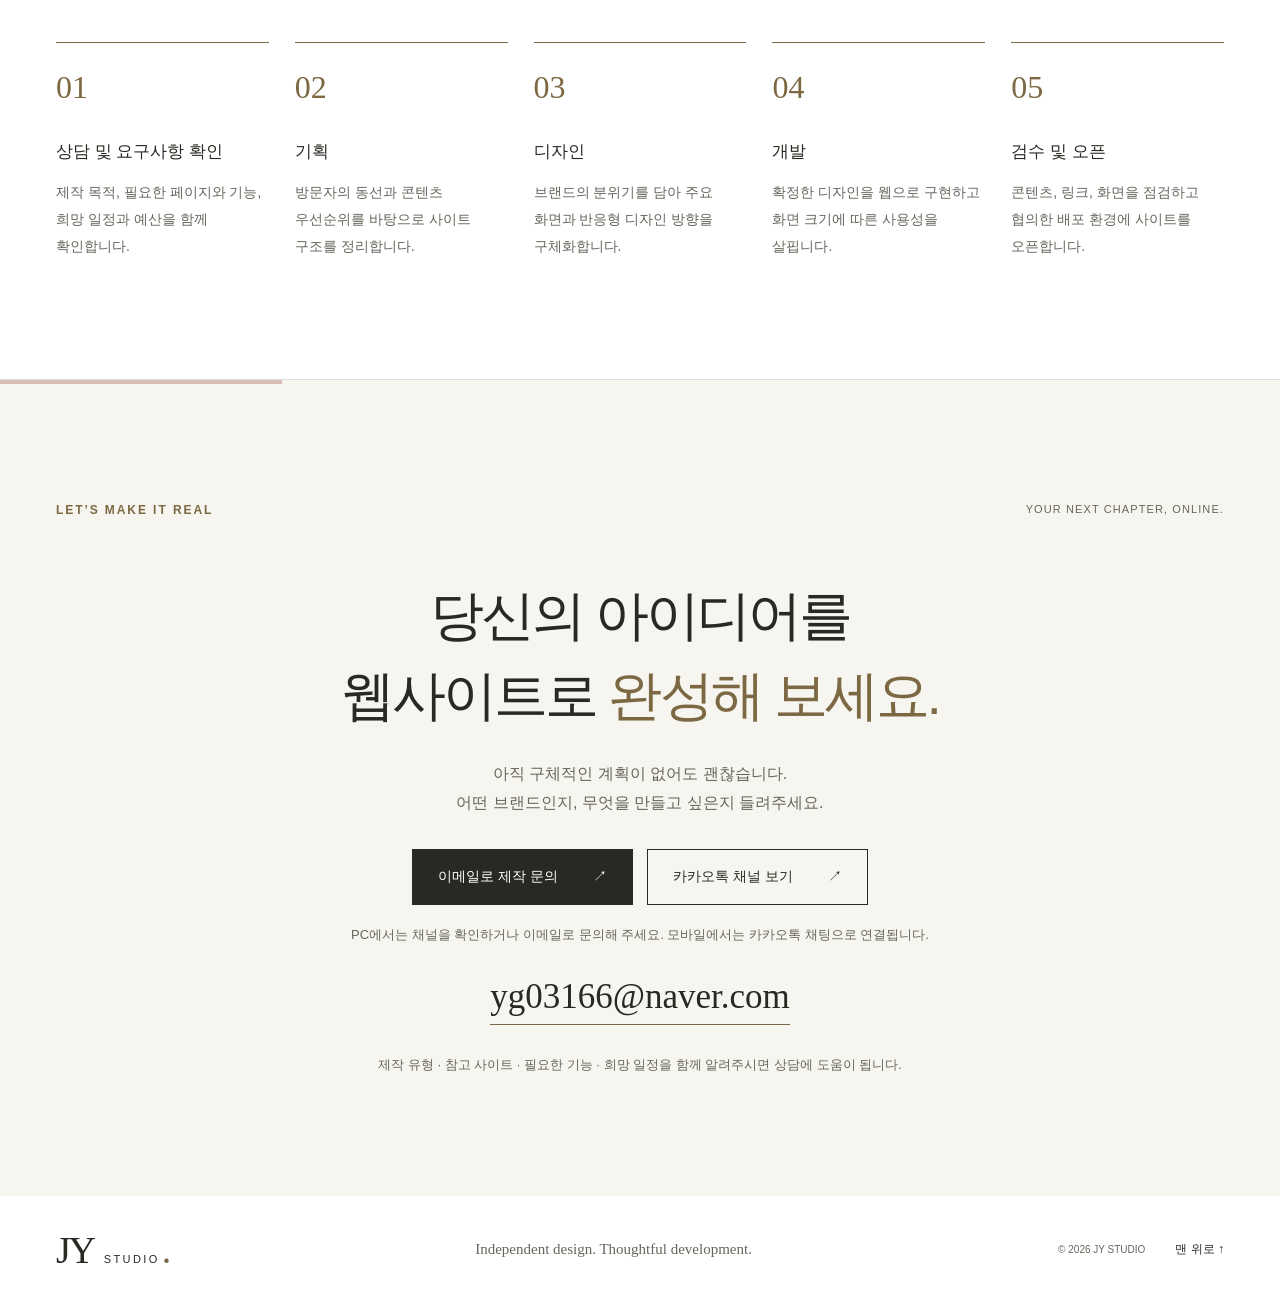
==== commit 69b8048e: "Use Kakao channel home on desktop and direct chat on mobile" ====
--- a/jy-web-portfolio/index.html
+++ b/jy-web-portfolio/index.html
@@ -637,7 +637,17 @@
               <a class="btn btn-primary" href="mailto:yg03166@naver.com"
                 >이메일로 제작 문의 <span aria-hidden="true">↗</span></a
               ><a
-                class="btn btn-line"
+                class="btn btn-line kakao-channel"
+                href="https://pf.kakao.com/_dqbWX"
+                target="_blank"
+                rel="noopener noreferrer"
+                aria-describedby="kakao-note"
+              >
+                카카오톡 채널 보기 <span aria-hidden="true">↗</span>
+                <span class="sr-only">(새 창)</span>
+              </a>
+              <a
+                class="btn btn-line kakao-chat"
                 href="https://pf.kakao.com/_dqbWX/chat"
                 target="_blank"
                 rel="noopener noreferrer"
@@ -648,7 +658,8 @@
               </a>
             </div>
             <p id="kakao-note" class="contact-note">
-              카카오톡 채팅 또는 이메일로 제작에 관한 이야기를 남겨주세요.
+              PC에서는 채널을 확인하거나 이메일로 문의해 주세요.
+              모바일에서는 카카오톡 채팅으로 연결됩니다.
             </p>
             <a class="contact-email" href="mailto:yg03166@naver.com"
               >yg03166@naver.com</a
--- a/jy-web-portfolio/style.css
+++ b/jy-web-portfolio/style.css
@@ -1230,6 +1230,17 @@
     padding-inline: 20px;
   }
 }
+.btn.kakao-chat {
+  display: none;
+}
+@media (hover: none) and (pointer: coarse) {
+  .btn.kakao-channel {
+    display: none;
+  }
+  .btn.kakao-chat {
+    display: inline-flex;
+  }
+}
 @media (prefers-reduced-motion: reduce) {
   html {
     scroll-behavior: auto;
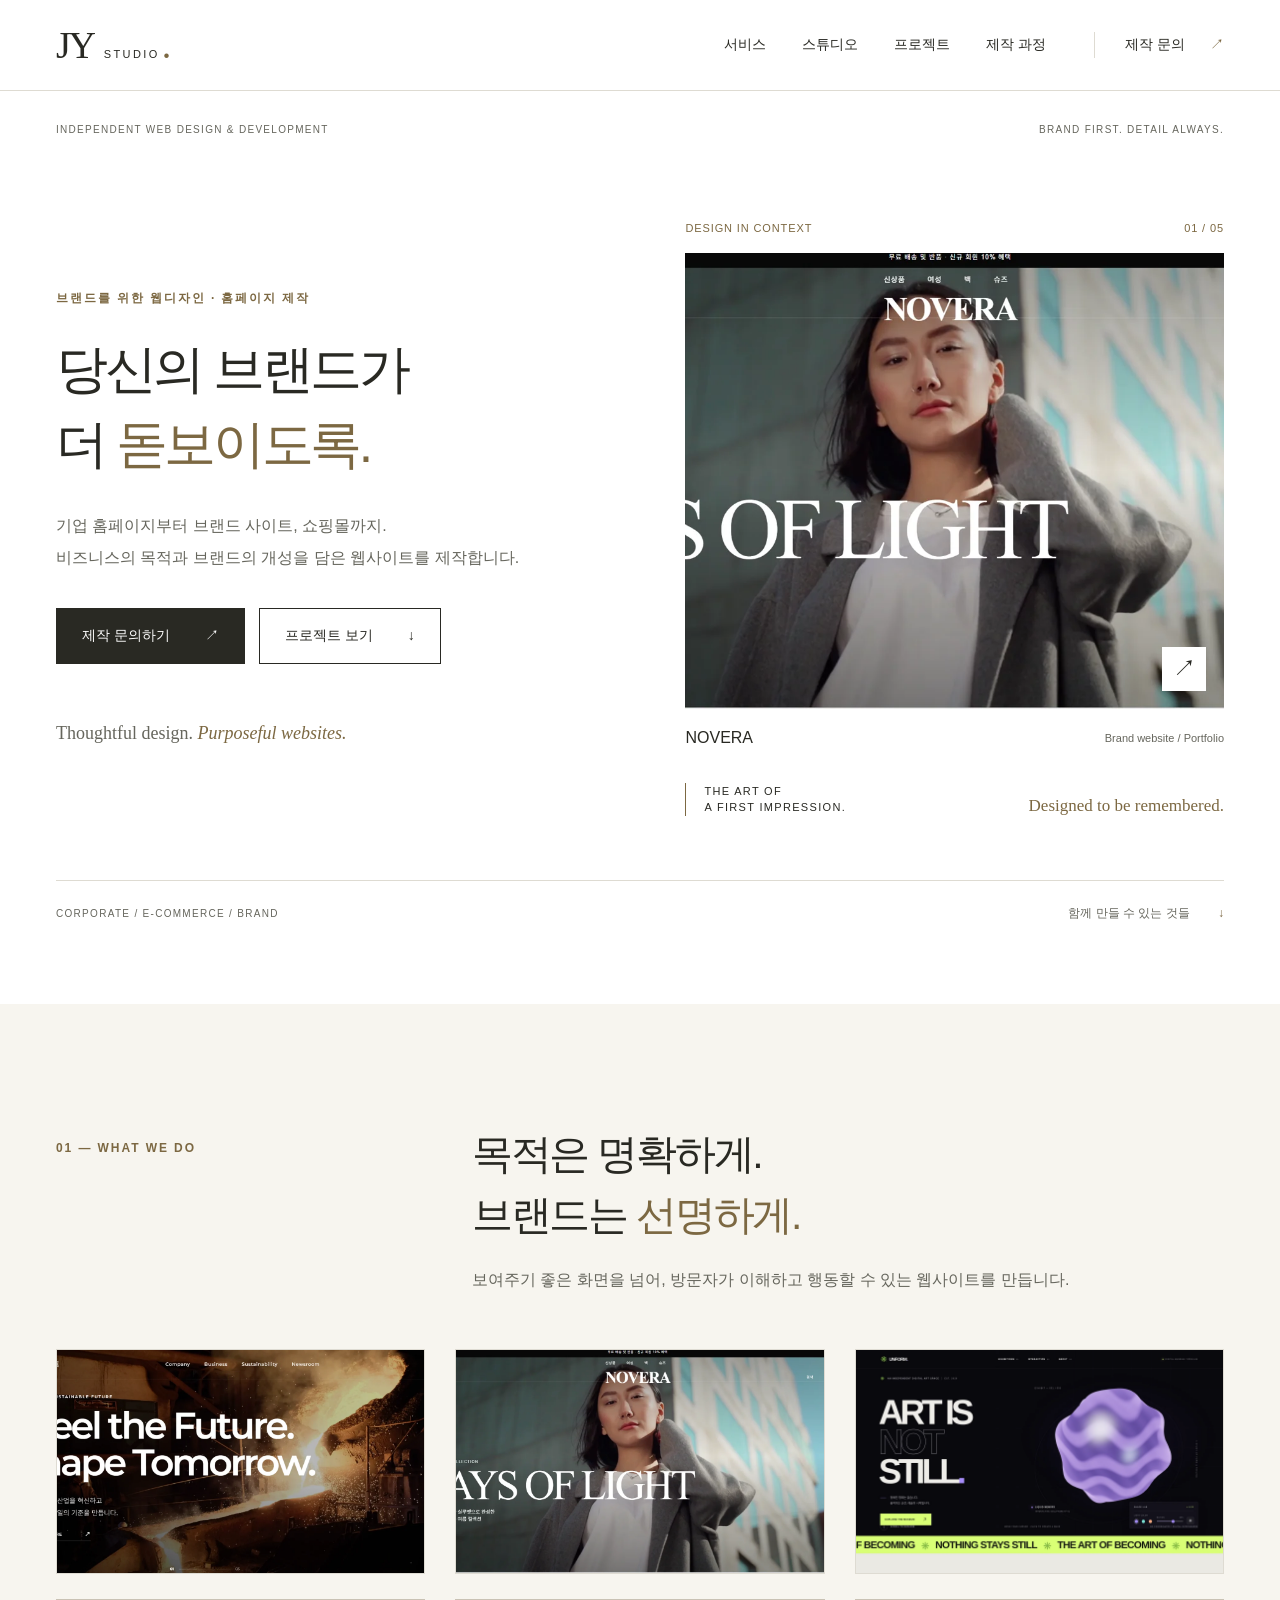
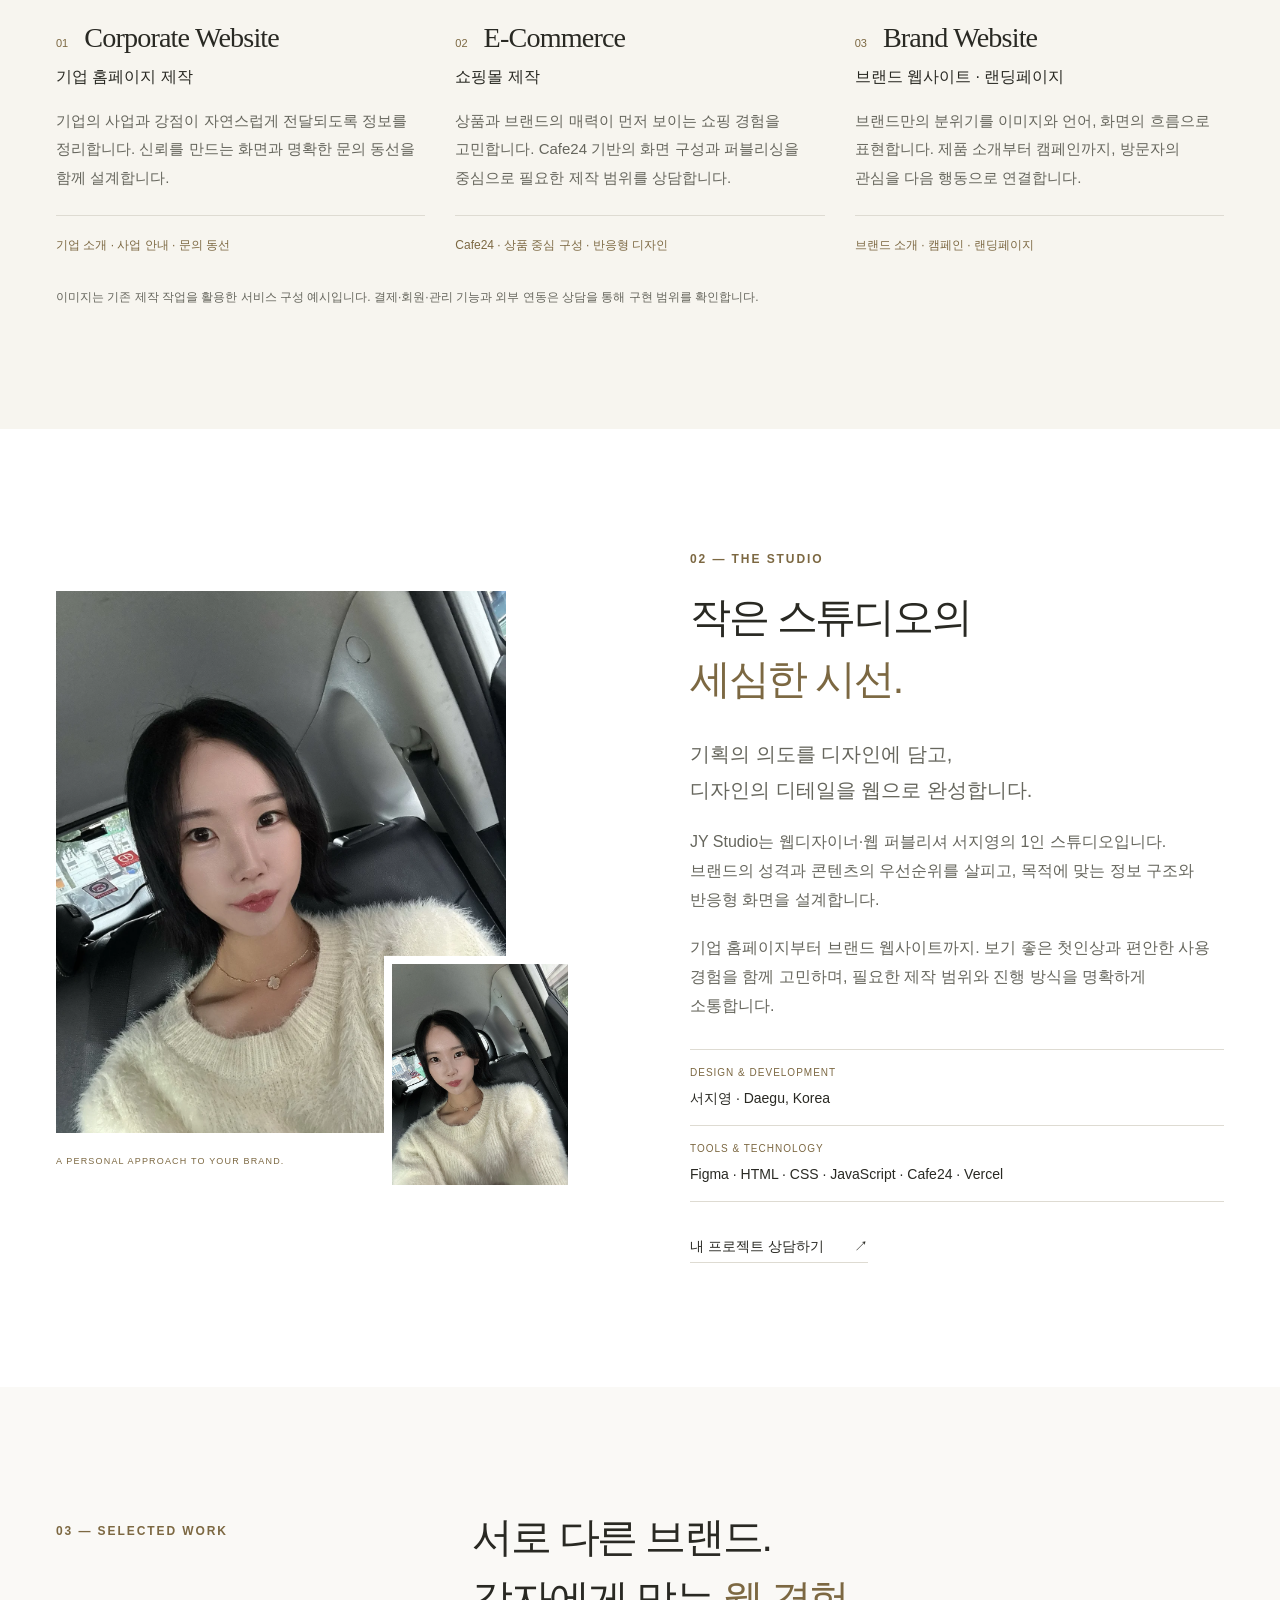
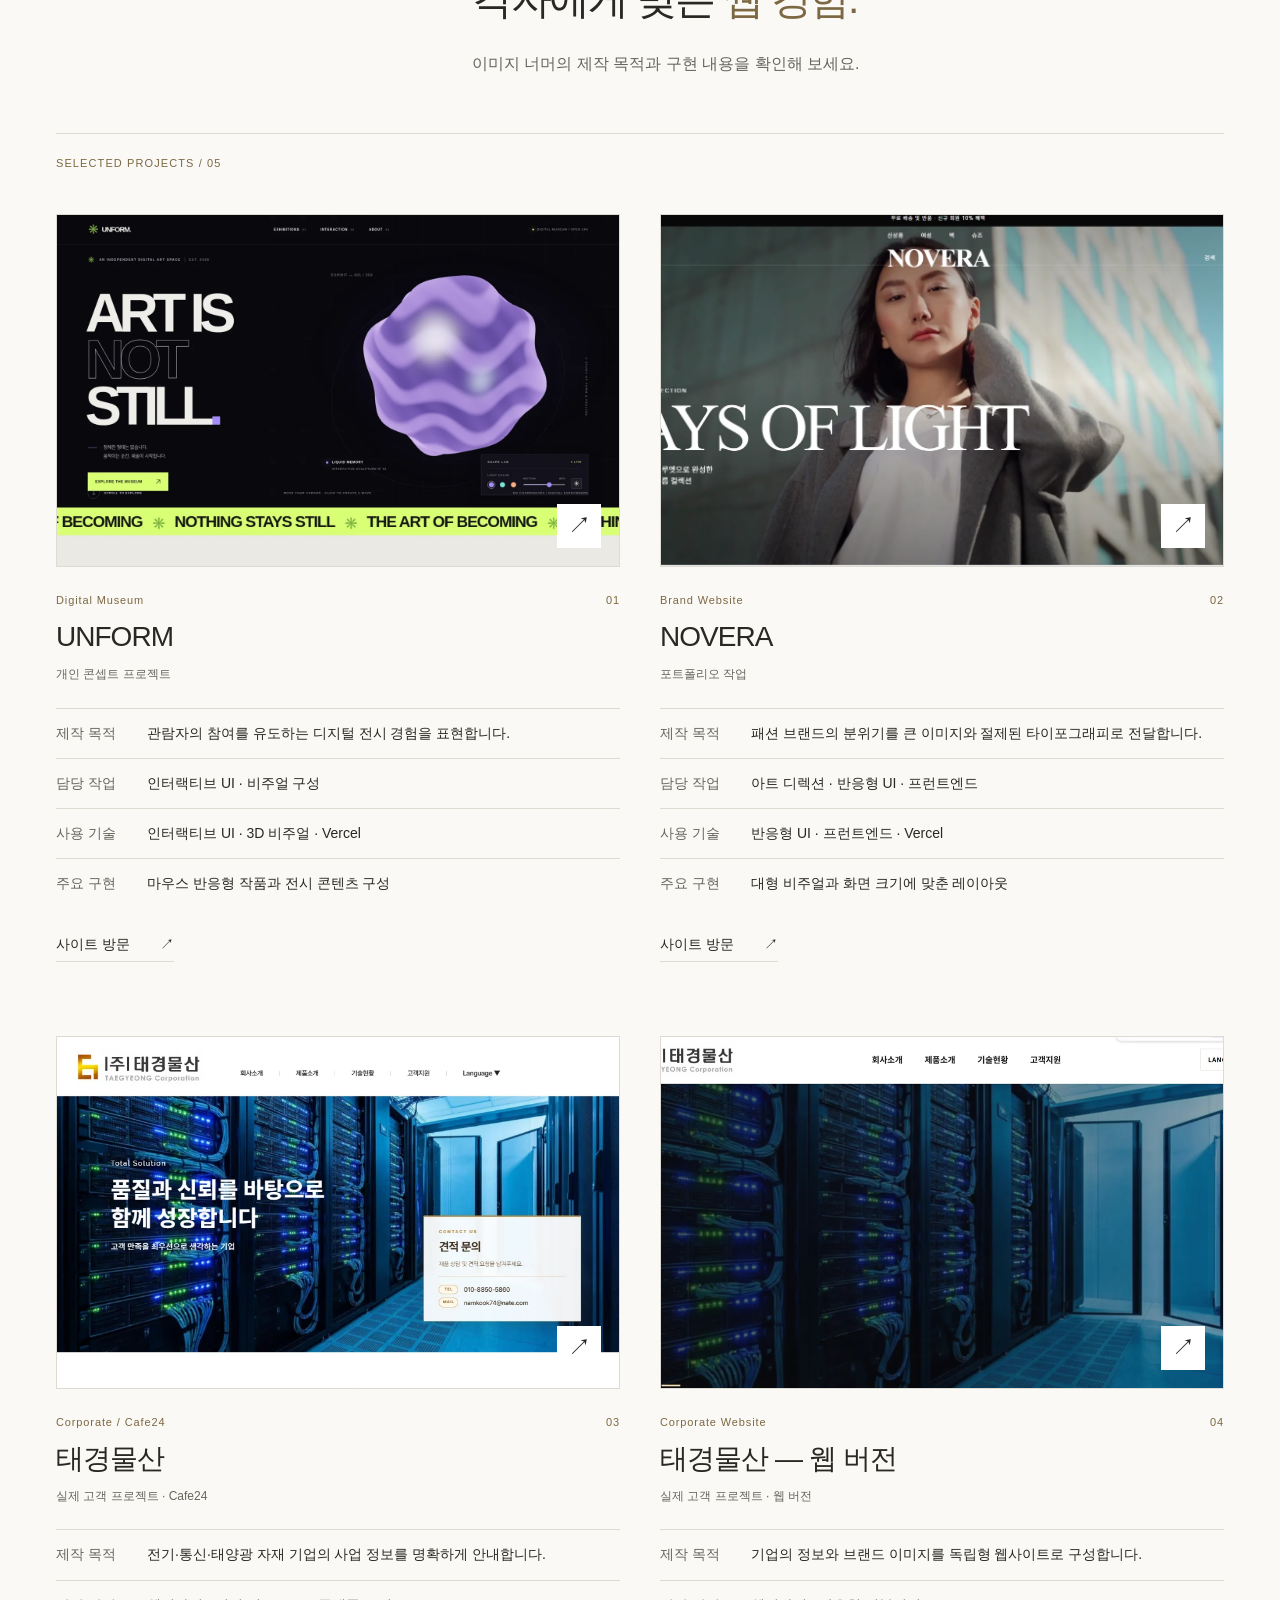
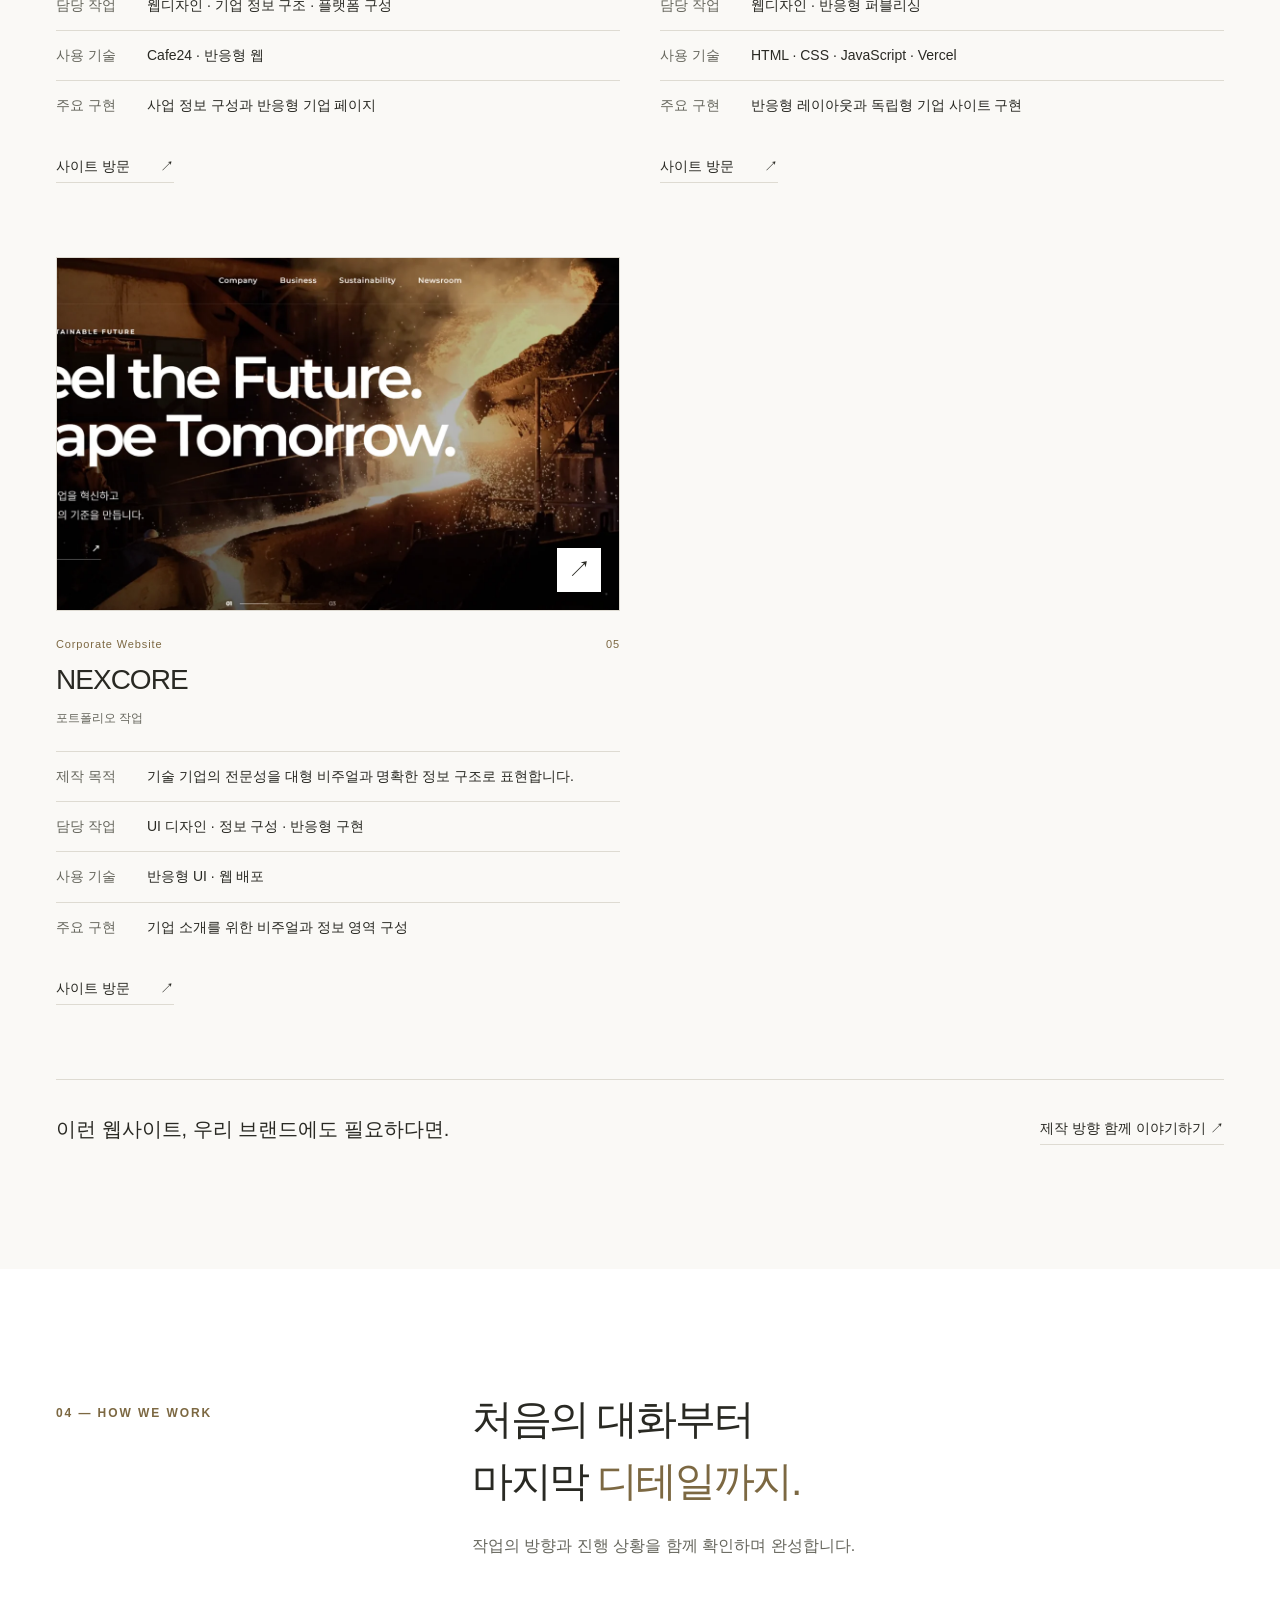
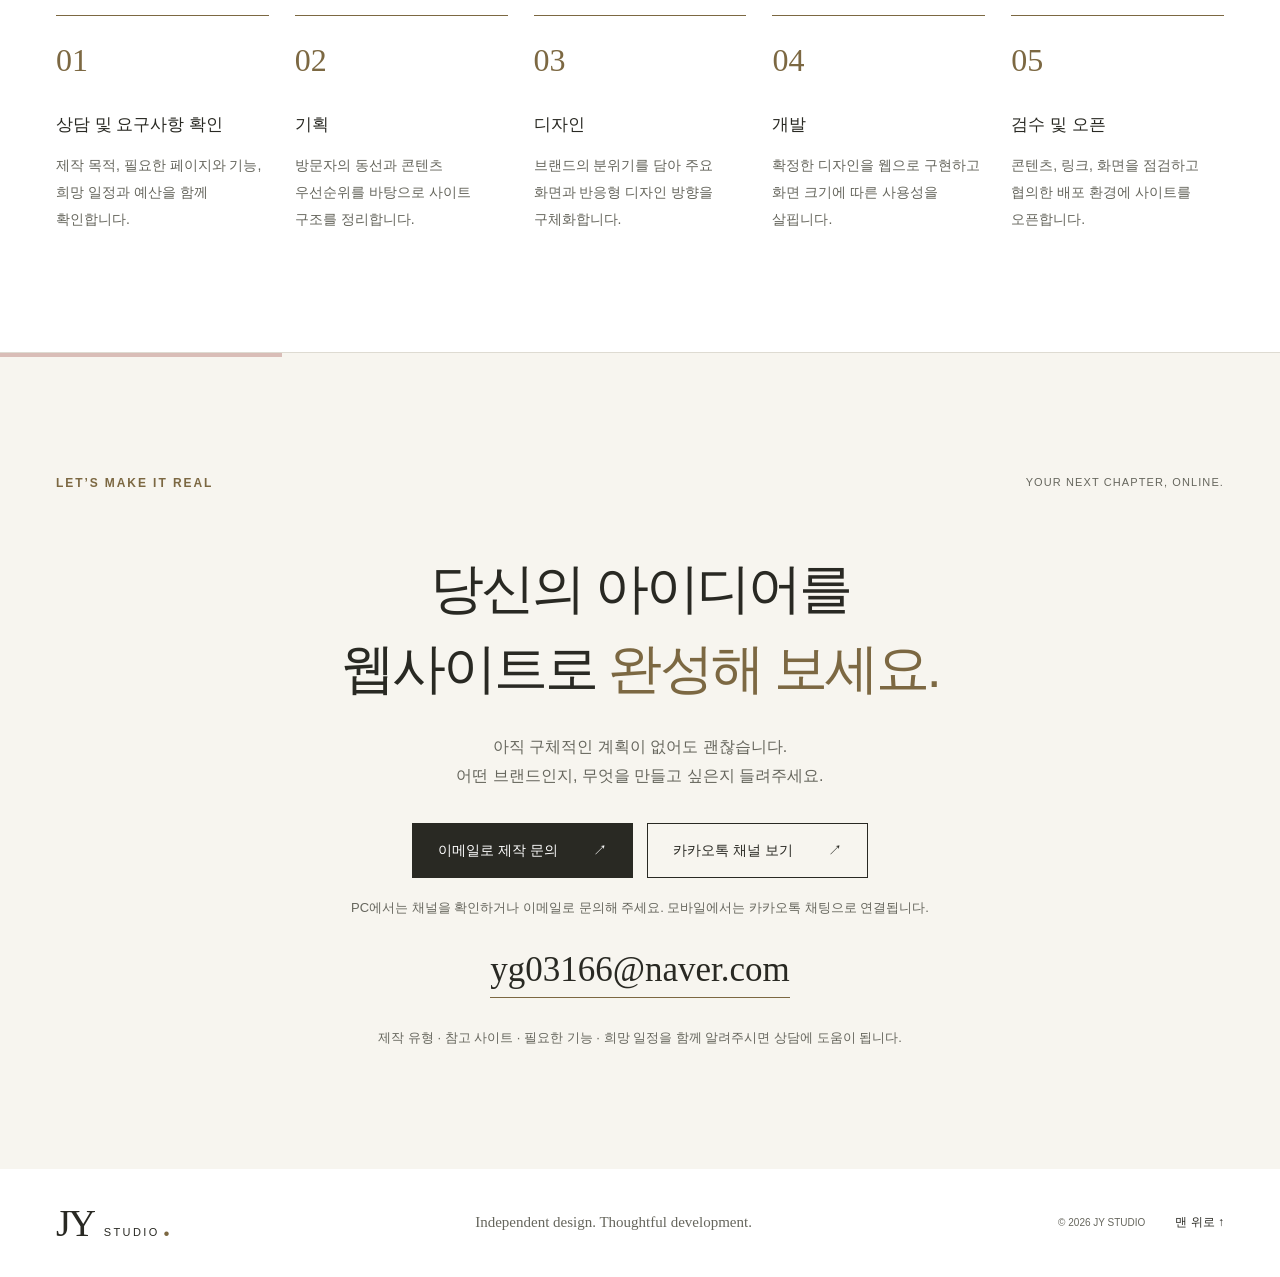
==== commit 6cf92f5e: "Remove project classification introduction note" ====
--- a/jy-web-portfolio/index.html
+++ b/jy-web-portfolio/index.html
@@ -289,11 +289,6 @@
           </div>
           <div class="work-intro">
             <span>SELECTED PROJECTS / 05</span>
-            <p>
-              태경물산은 실제 고객 프로젝트이며, UNFORM은 개인 콘셉트
-              프로젝트입니다. 그 외 작업은 고객 실적으로 표기하지 않은
-              포트폴리오 작업입니다.
-            </p>
           </div>
           <div class="website-grid">
             <article class="website-card reveal">
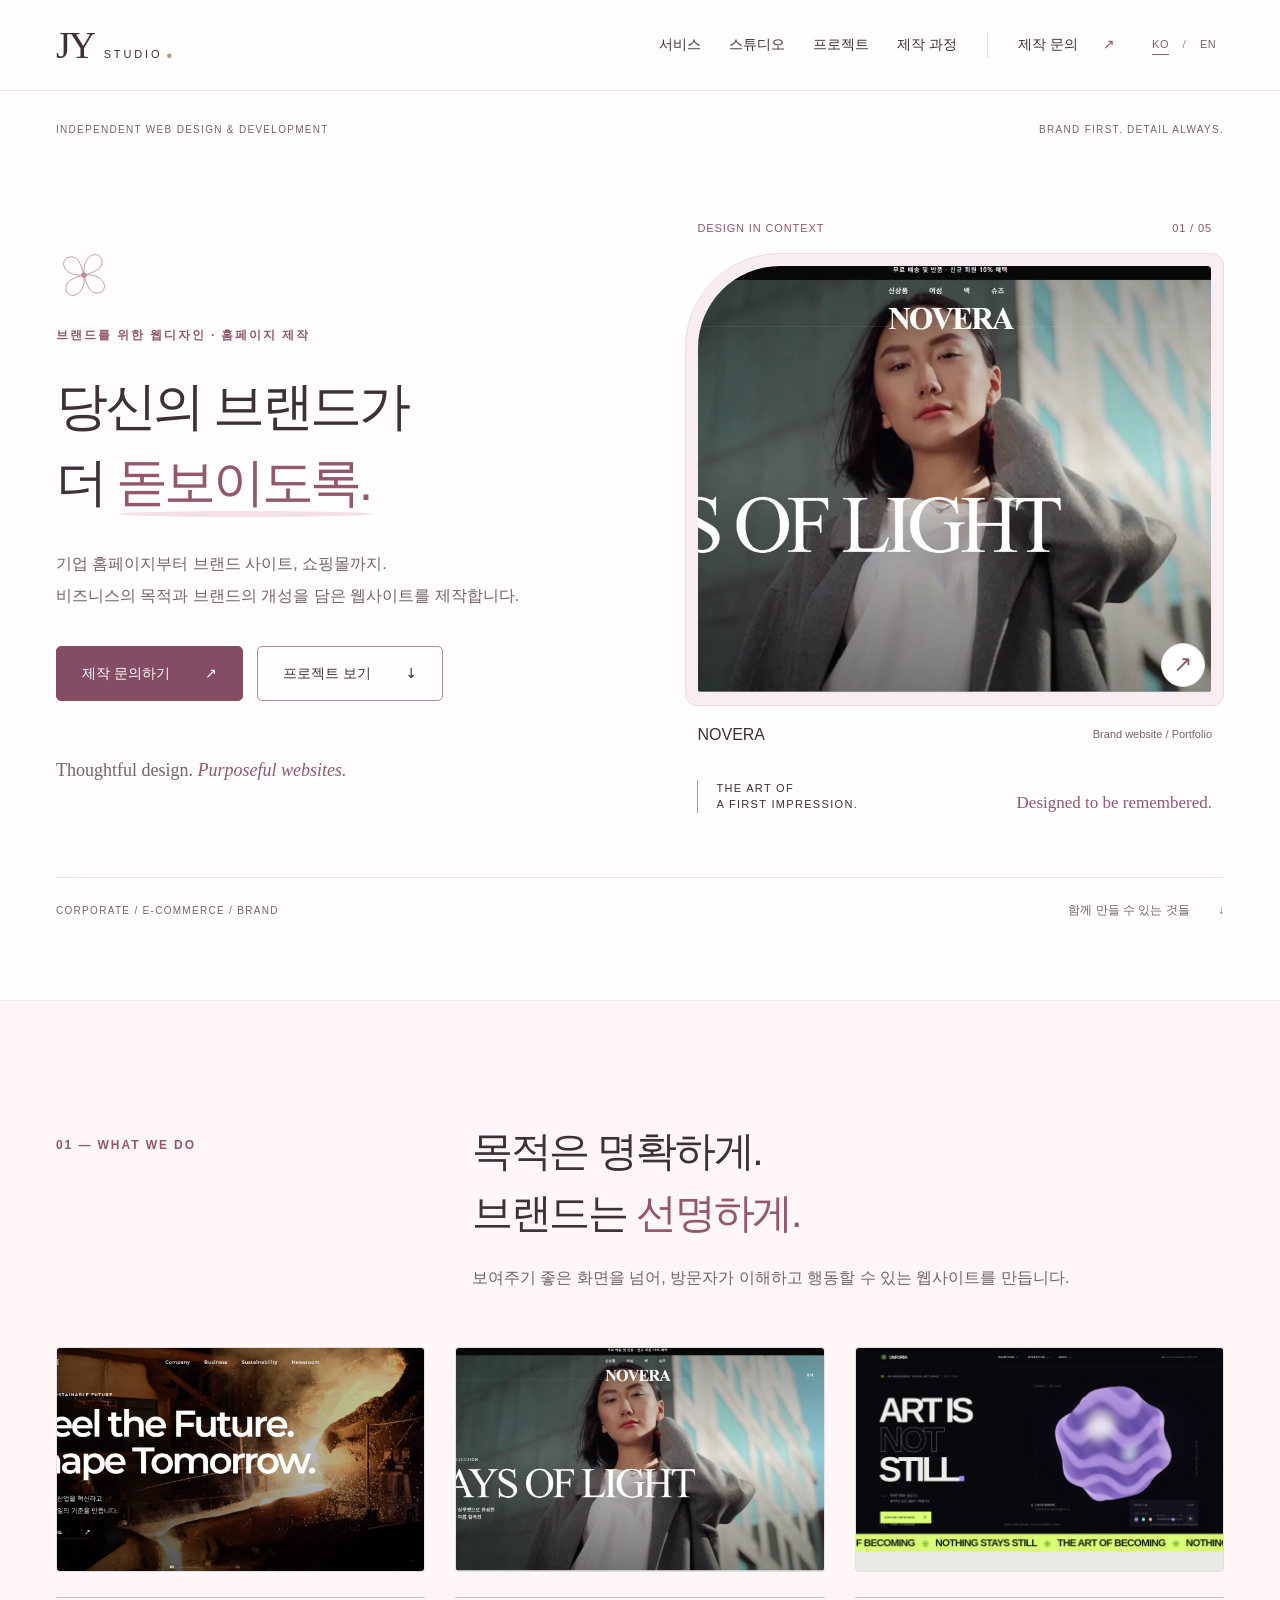
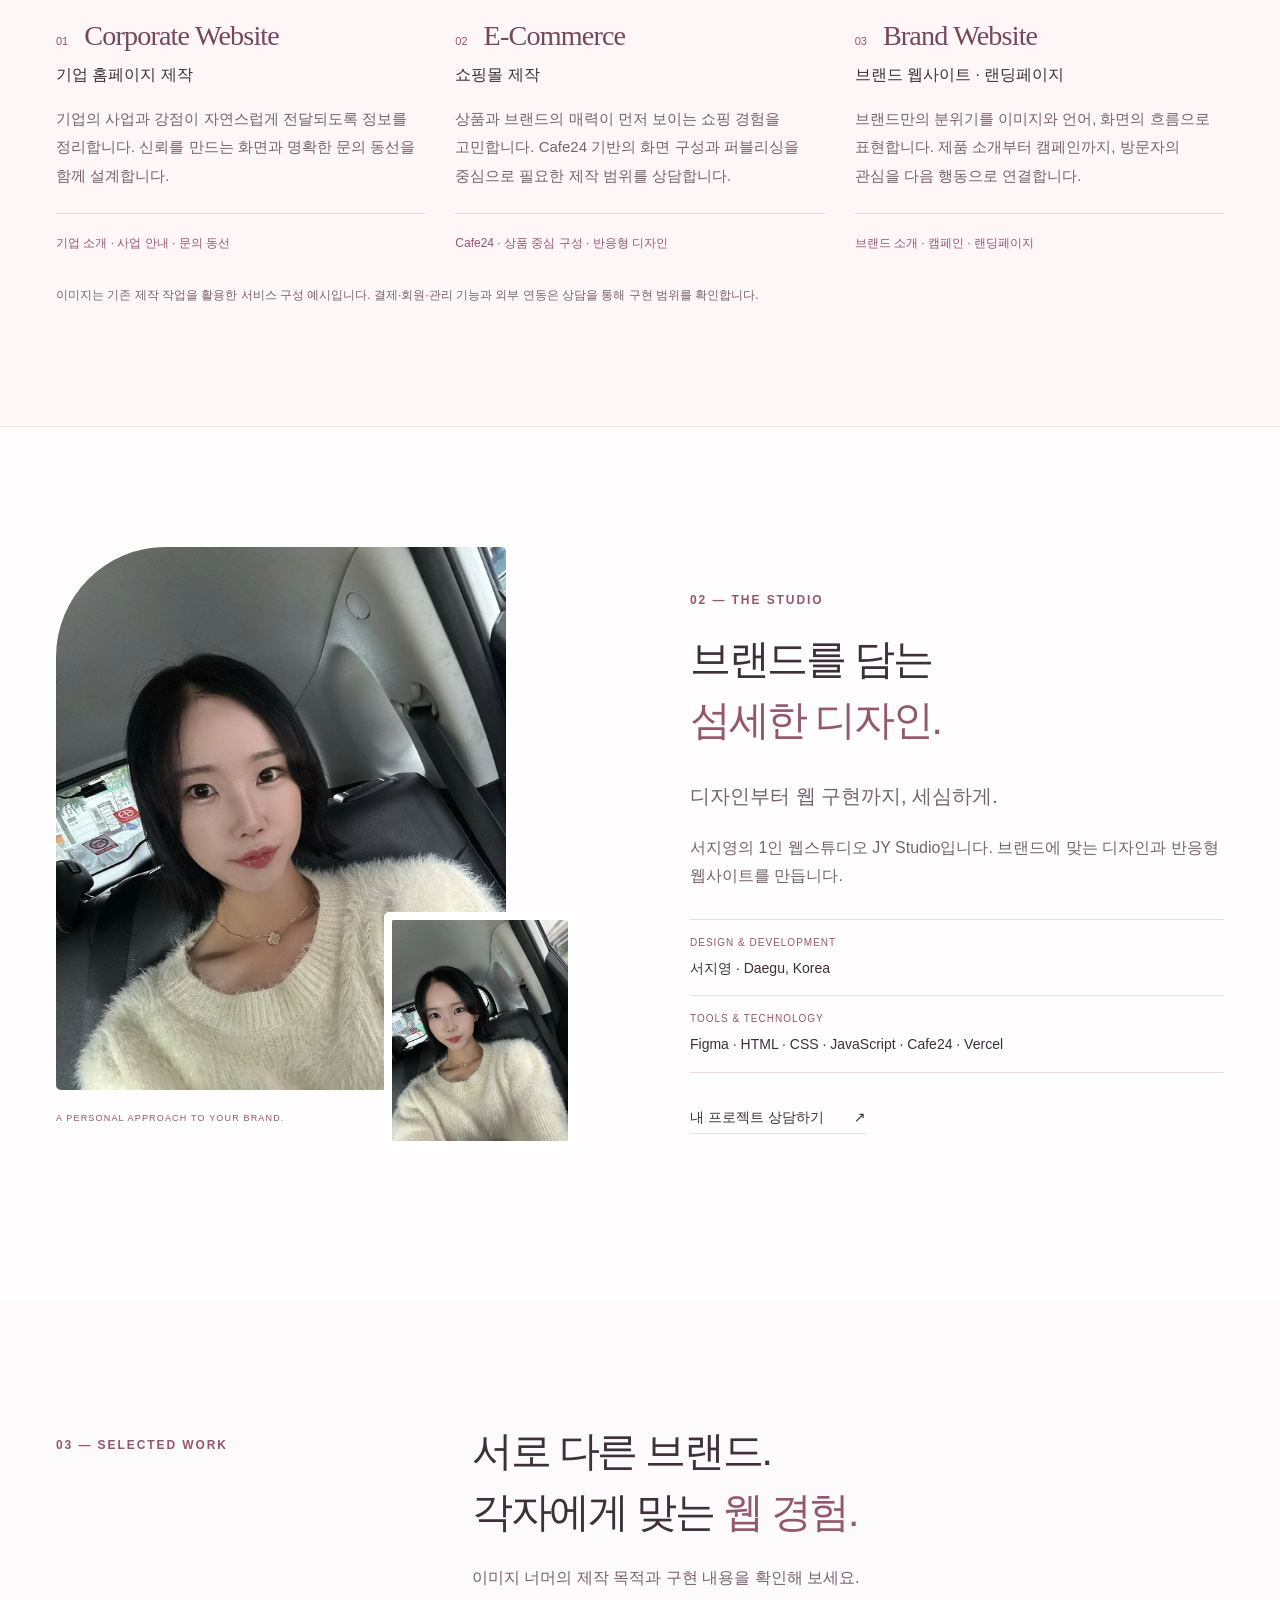
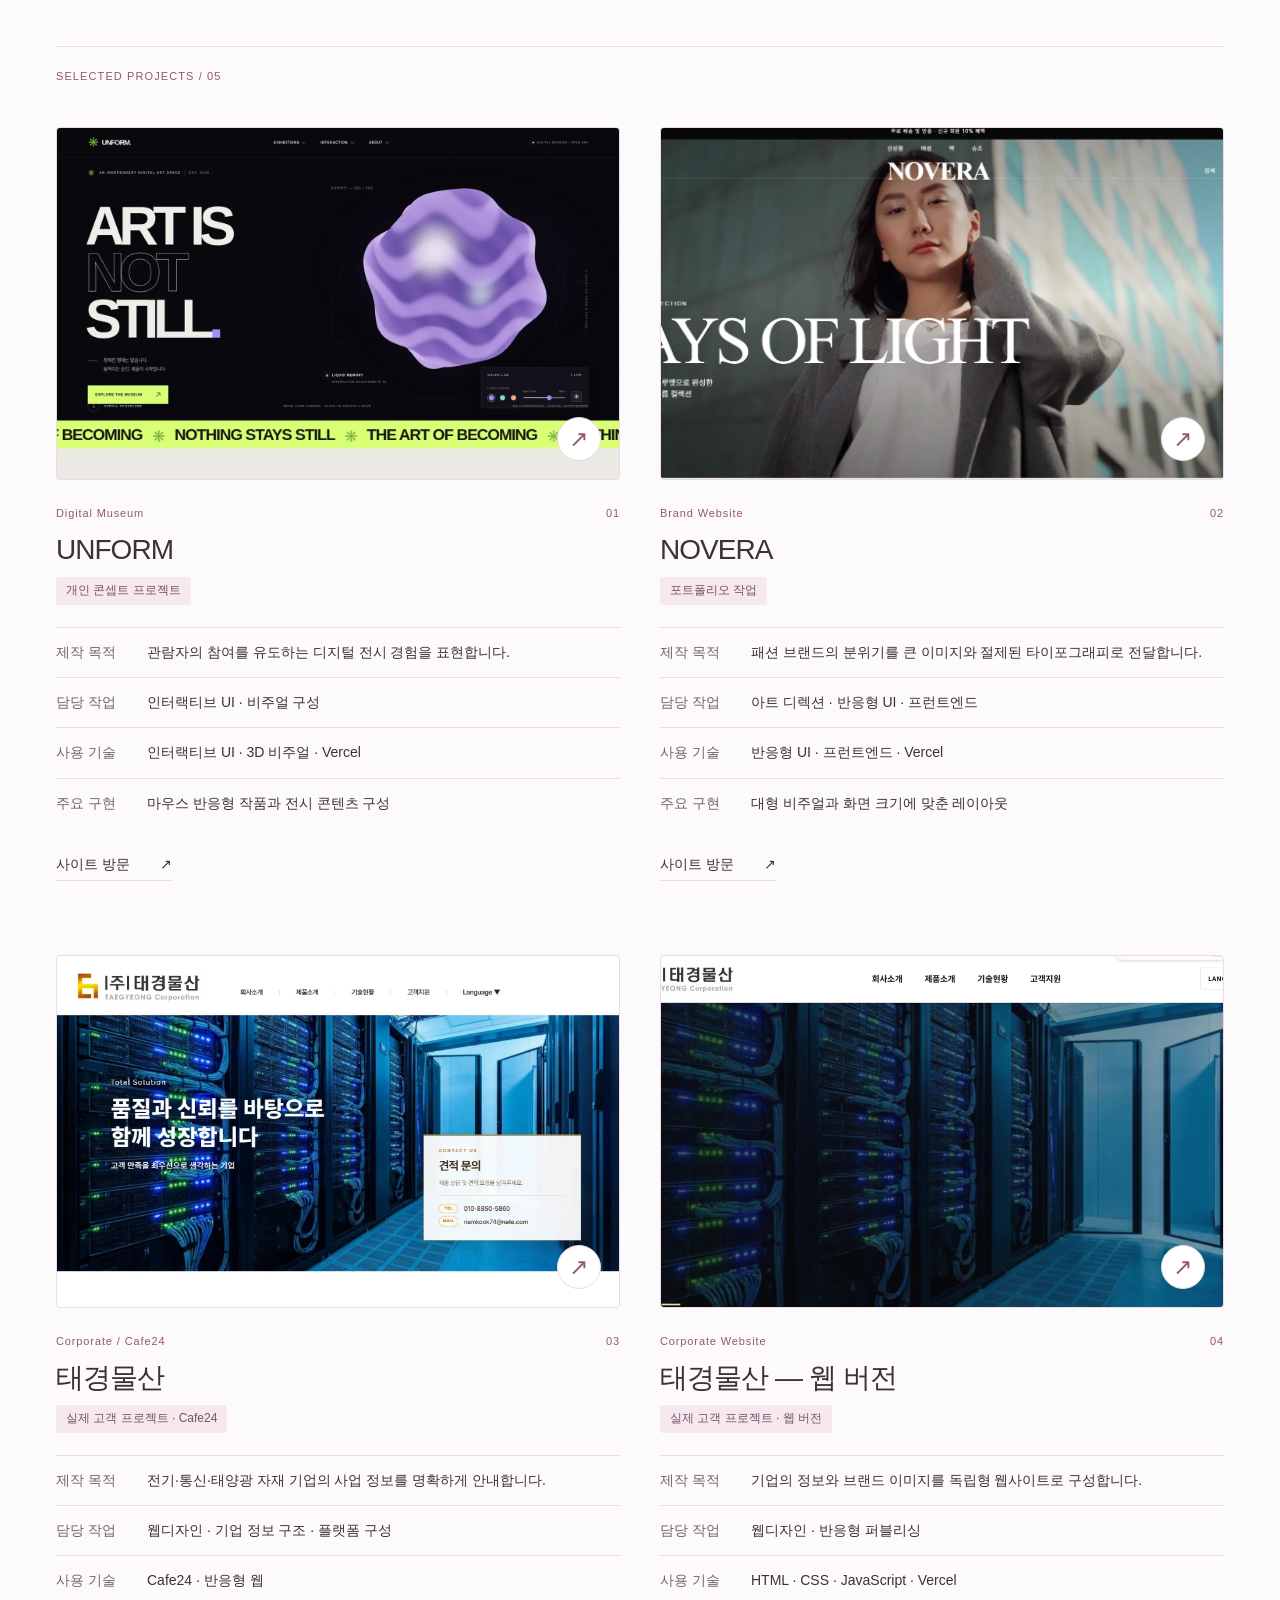
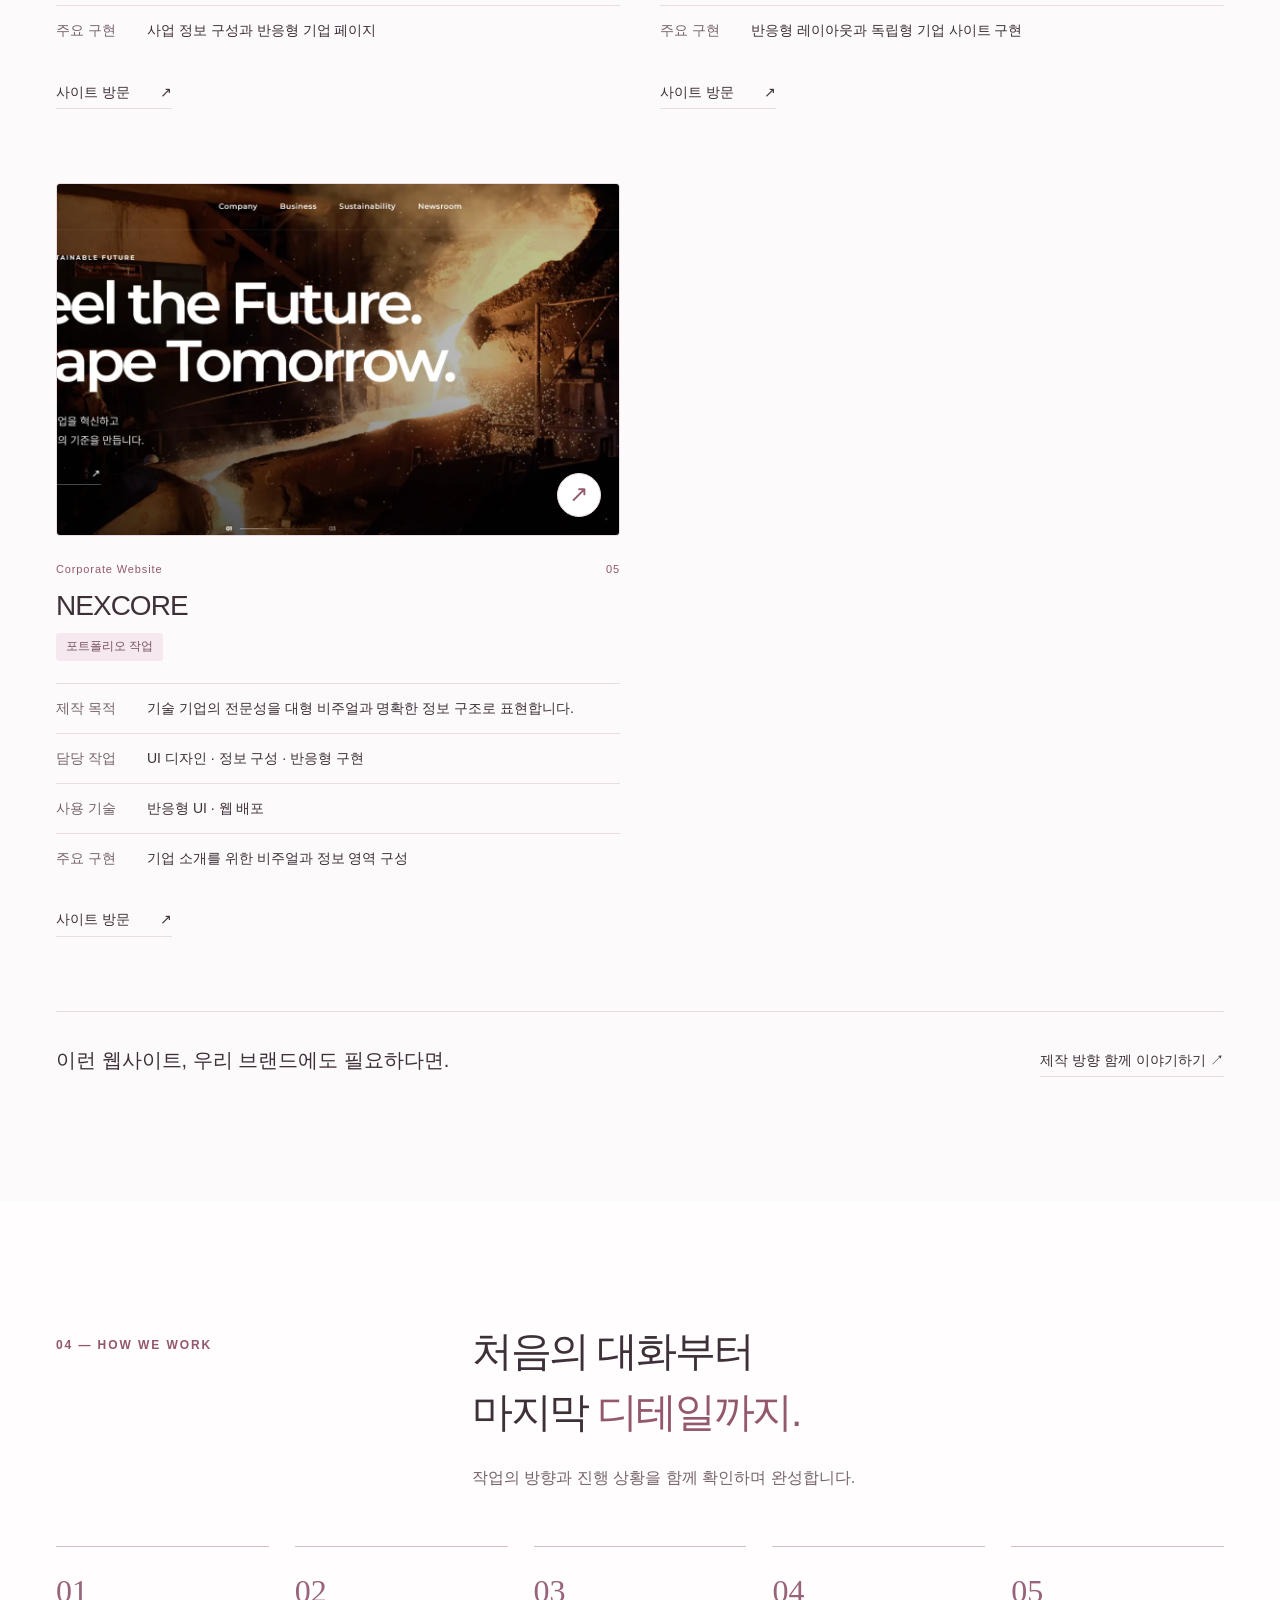
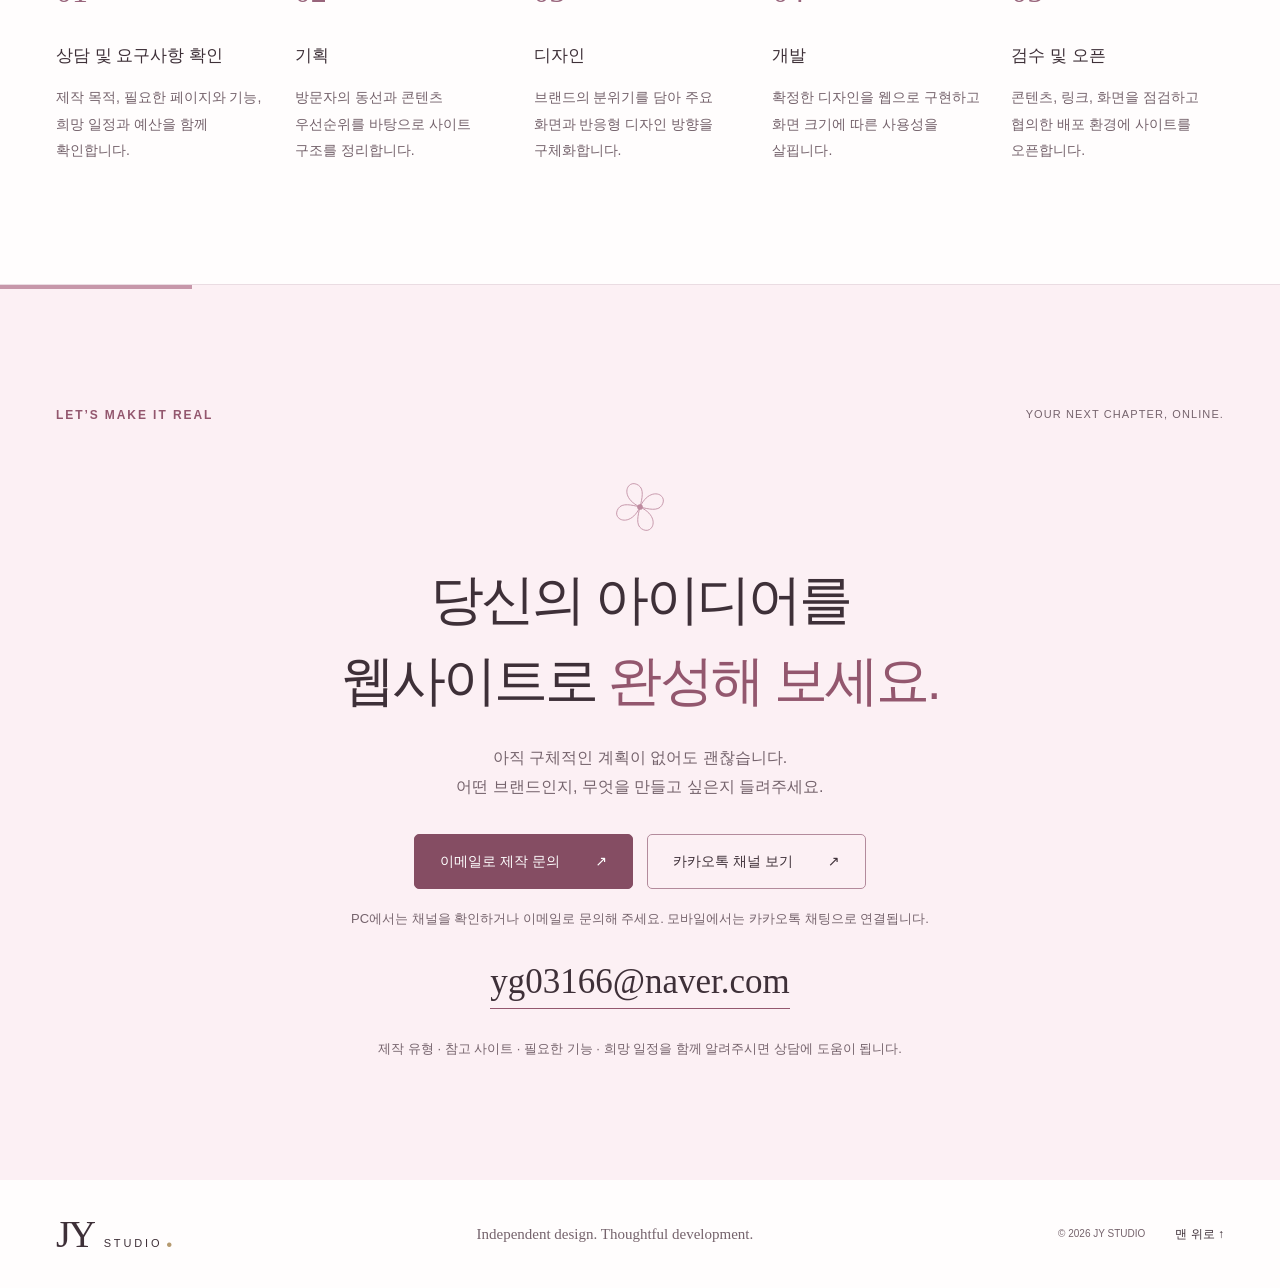
==== commit caefa96e: "Add refined blush styling and a separate English studio page" ====
--- a/jy-web-portfolio/index.html
+++ b/jy-web-portfolio/index.html
@@ -8,7 +8,7 @@
       name="description"
       content="기업 홈페이지, 브랜드 웹사이트, 쇼핑몰 제작을 위한 1인 웹디자인·개발 스튜디오. JY Studio의 프로젝트와 제작 과정을 확인하고 홈페이지 제작을 상담하세요."
     />
-    <meta name="theme-color" content="#f7f5ef" />
+    <meta name="theme-color" content="#fff8fa" />
     <meta property="og:type" content="website" />
     <meta
       property="og:title"
@@ -20,6 +20,11 @@
     />
     <meta name="twitter:card" content="summary" />
     <link rel="icon" type="image/svg+xml" href="assets/images/favicon.svg" />
+    <link rel="alternate" hreflang="ko" href="index.html" />
+    <link rel="alternate" hreflang="en" href="en.html" />
+    <link rel="alternate" hreflang="x-default" href="index.html" />
+    <meta property="og:locale" content="ko_KR" />
+    <meta property="og:locale:alternate" content="en_US" />
     <link rel="stylesheet" href="style.css" />
     <script defer src="script.js"></script>
   </head>
@@ -38,6 +43,20 @@
         <a class="header-cta" href="#contact"
           >제작 문의 <span aria-hidden="true">↗</span></a
         >
+        <nav class="language-switch" aria-label="언어 선택">
+          <a
+            href="index.html"
+            lang="ko"
+            hreflang="ko"
+            aria-label="한국어 페이지"
+            aria-current="page"
+            >KO</a
+          >
+          <span aria-hidden="true">/</span>
+          <a href="en.html" lang="en" hreflang="en" aria-label="English page"
+            >EN</a
+          >
+        </nav>
         <button
           class="menu-toggle"
           type="button"
@@ -62,6 +81,15 @@
         </div>
         <div class="hero-inner">
           <div class="hero-copy reveal">
+            <span class="studio-flower" aria-hidden="true"
+              ><svg viewBox="0 0 100 100" fill="none">
+                <path
+                  d="M50 50C8 42 16 5 38 13C50 17 50 35 50 50C58 8 95 16 87 38C83 50 65 50 50 50C92 58 84 95 62 87C50 83 50 65 50 50C42 92 5 84 13 62C17 50 35 50 50 50Z"
+                  stroke="currentColor"
+                  stroke-width="1.4"
+                />
+                <circle cx="50" cy="50" r="5" fill="currentColor" /></svg
+            ></span>
             <p class="eyebrow">브랜드를 위한 웹디자인 · 홈페이지 제작</p>
             <h1 id="hero-title">
               당신의 브랜드가<br />더 <em>돋보이도록.</em>
@@ -245,20 +273,11 @@
           </div>
           <div class="about-copy reveal">
             <p class="eyebrow">02 — THE STUDIO</p>
-            <h2 id="about-title">작은 스튜디오의<br /><em>세심한 시선.</em></h2>
-            <p class="intro">
-              기획의 의도를 디자인에 담고,<br />디자인의 디테일을 웹으로
-              완성합니다.
-            </p>
+            <h2 id="about-title">브랜드를 담는<br /><em>섬세한 디자인.</em></h2>
+            <p class="intro">디자인부터 웹 구현까지, 세심하게.</p>
             <p>
-              JY Studio는 웹디자이너·웹 퍼블리셔 서지영의 1인 스튜디오입니다.
-              브랜드의 성격과 콘텐츠의 우선순위를 살피고, 목적에 맞는 정보
-              구조와 반응형 화면을 설계합니다.
-            </p>
-            <p>
-              기업 홈페이지부터 브랜드 웹사이트까지. 보기 좋은 첫인상과 편안한
-              사용 경험을 함께 고민하며, 필요한 제작 범위와 진행 방식을 명확하게
-              소통합니다.
+              서지영의 1인 웹스튜디오 JY Studio입니다. 브랜드에 맞는 디자인과
+              반응형 웹사이트를 만듭니다.
             </p>
             <dl class="studio-details">
               <div>
@@ -621,6 +640,15 @@
             <span>YOUR NEXT CHAPTER, ONLINE.</span>
           </div>
           <div class="contact-inner reveal">
+            <span class="studio-flower" aria-hidden="true"
+              ><svg viewBox="0 0 100 100" fill="none">
+                <path
+                  d="M50 50C8 42 16 5 38 13C50 17 50 35 50 50C58 8 95 16 87 38C83 50 65 50 50 50C92 58 84 95 62 87C50 83 50 65 50 50C42 92 5 84 13 62C17 50 35 50 50 50Z"
+                  stroke="currentColor"
+                  stroke-width="1.4"
+                />
+                <circle cx="50" cy="50" r="5" fill="currentColor" /></svg
+            ></span>
             <h2 id="contact-title">
               당신의 아이디어를<br />웹사이트로 <em>완성해 보세요.</em>
             </h2>
@@ -653,8 +681,8 @@
               </a>
             </div>
             <p id="kakao-note" class="contact-note">
-              PC에서는 채널을 확인하거나 이메일로 문의해 주세요.
-              모바일에서는 카카오톡 채팅으로 연결됩니다.
+              PC에서는 채널을 확인하거나 이메일로 문의해 주세요. 모바일에서는
+              카카오톡 채팅으로 연결됩니다.
             </p>
             <a class="contact-email" href="mailto:yg03166@naver.com"
               >yg03166@naver.com</a
--- a/jy-web-portfolio/style.css
+++ b/jy-web-portfolio/style.css
@@ -1256,3 +1256,326 @@
     transform: none;
   }
 }
+
+/* Soft rose accents, shared by the Korean and English pages. */
+:root {
+  --paper: #fffdfd;
+  --ivory: #fff6f8;
+  --ink: #3e3038;
+  --muted: #75636c;
+  --gold: #93576e;
+  --line: #eadce2;
+  --pink: #f5e0e8;
+  --champagne: #b59a70;
+}
+.site-header {
+  background: #fffdfdf5;
+}
+.brand i {
+  color: var(--champagne);
+}
+.brand span {
+  letter-spacing: 0.26em;
+}
+.header-inner {
+  gap: 30px;
+}
+.desktop-nav {
+  gap: 28px;
+}
+.language-switch {
+  display: inline-flex;
+  align-items: center;
+  gap: 6px;
+  flex-shrink: 0;
+  font-size: 11px;
+  letter-spacing: 0.04em;
+}
+.language-switch a {
+  display: inline-flex;
+  align-items: center;
+  justify-content: center;
+  min-width: 32px;
+  min-height: 44px;
+  color: var(--muted);
+}
+.language-switch [aria-current="page"] {
+  color: var(--gold);
+  text-decoration: underline;
+  text-underline-offset: 6px;
+}
+.language-switch a:hover {
+  color: var(--gold);
+}
+.language-switch > span {
+  color: #aa8b99;
+}
+.hero {
+  position: relative;
+}
+.hero-copy {
+  position: relative;
+}
+.studio-flower {
+  display: block;
+  width: 56px;
+  height: 56px;
+  color: #be8b9f;
+  pointer-events: none;
+}
+.studio-flower svg {
+  width: 100%;
+  height: 100%;
+}
+.hero-copy > .studio-flower {
+  margin-bottom: 22px;
+  transform: rotate(-16deg);
+}
+.hero h1 {
+  font-weight: 500;
+}
+.hero h1 em {
+  position: relative;
+}
+.hero h1 em::after {
+  content: "";
+  display: block;
+  position: absolute;
+  bottom: -6px;
+  left: 2px;
+  width: 100%;
+  height: 6px;
+  background: var(--pink);
+  border-radius: 50%;
+  z-index: -1;
+}
+.btn {
+  border-radius: 5px;
+}
+.btn-primary {
+  background: #854d63;
+  border-color: #854d63;
+}
+.btn-primary:hover {
+  background: #6c3d50;
+  border-color: #6c3d50;
+}
+.btn-line {
+  border-color: #b38b9c;
+}
+.btn-line:hover {
+  background: #f6e6ec;
+}
+.hero-project {
+  padding: 12px;
+  background: #f9edf1;
+  border: 1px solid #ead9e1;
+  border-radius: 95px 12px 12px 12px;
+}
+.hero-project img {
+  border-radius: 82px 4px 4px 4px;
+  aspect-ratio: 1.2;
+}
+.image-action {
+  border-radius: 50%;
+  color: var(--gold);
+  border: 1px solid var(--line);
+}
+.visual-label {
+  padding-inline: 12px;
+}
+.visual-caption {
+  padding-inline: 12px;
+}
+.visual-note {
+  border-color: var(--champagne);
+  margin-inline: 12px;
+}
+.services {
+  background: #fff6f8;
+  border-block: 1px solid #f1e6eb;
+}
+.service-image {
+  border-radius: 4px;
+}
+.service-top {
+  border-color: #d8bdc9;
+}
+.service-top h3 {
+  color: #73485b;
+}
+.photo-main {
+  border-radius: 110px 5px 5px 5px;
+  overflow: hidden;
+}
+.photo-sub {
+  border-radius: 5px;
+}
+.photo-sub img {
+  border-radius: 2px;
+}
+.work {
+  background: #fdfafb;
+}
+.website-preview {
+  border-radius: 4px;
+}
+.project-kind {
+  display: inline-block;
+  background: #f5e8ee;
+  padding: 3px 10px;
+  border-radius: 3px;
+  color: #795365;
+}
+.process-steps li {
+  border-color: #d8bdc9;
+}
+.step-number {
+  color: #98647b;
+}
+.contact {
+  background: #fcf0f4;
+}
+.contact:before {
+  background: #c797aa;
+  width: 15%;
+}
+.contact-inner {
+  position: relative;
+}
+.contact-inner > .studio-flower {
+  margin: 0 auto 24px;
+  transform: rotate(14deg);
+}
+.mobile-inquiry {
+  background: #74475b;
+}
+.mobile-inquiry span {
+  color: #f5dce7;
+}
+html[lang="en"] h1,
+html[lang="en"] h2 {
+  font-family: var(--serif);
+  font-weight: 400;
+  letter-spacing: -0.035em;
+}
+html[lang="en"] .hero h1 {
+  font-size: clamp(44px, 4.5vw, 68px);
+  line-height: 1.2;
+}
+html[lang="en"] h2 {
+  line-height: 1.25;
+}
+html[lang="en"] p,
+html[lang="en"] dd {
+  word-break: normal;
+}
+html[lang="en"] .hero-lead {
+  line-height: 1.9;
+}
+html[lang="en"] .project-details > div {
+  grid-template-columns: 88px 1fr;
+}
+@media (max-width: 1100px) {
+  .header-inner {
+    gap: 18px;
+  }
+  .desktop-nav {
+    gap: 20px;
+  }
+  .header-cta {
+    padding-left: 20px;
+    gap: 15px;
+  }
+  html[lang="en"] .desktop-nav {
+    gap: 14px;
+  }
+  html[lang="en"] .desktop-nav a {
+    font-size: 13px;
+  }
+  html[lang="en"] .header-cta {
+    font-size: 13px;
+    padding-left: 15px;
+  }
+}
+@media (max-width: 820px) {
+  .header-cta {
+    padding: 0;
+  }
+  .hero-copy > .studio-flower {
+    width: 42px;
+    height: 42px;
+    margin-bottom: 18px;
+  }
+  .hero-project {
+    padding: 9px;
+    border-top-left-radius: 70px;
+  }
+  .hero-project img {
+    border-top-left-radius: 60px;
+  }
+  html[lang="en"] .hero h1 {
+    font-size: 44px;
+  }
+  html[lang="en"] .project-details > div {
+    grid-template-columns: 1fr;
+  }
+}
+@media (max-width: 580px) {
+  .header-inner {
+    gap: 12px;
+  }
+  .header-cta {
+    display: none;
+  }
+  .language-switch {
+    margin-left: auto;
+  }
+  .hero-copy > .studio-flower {
+    position: absolute;
+    right: 5px;
+    top: 0;
+    width: 32px;
+    height: 32px;
+  }
+  .hero-copy > .eyebrow {
+    max-width: calc(100% - 42px);
+  }
+  .hero-project {
+    border-top-left-radius: 65px;
+  }
+  .hero-project img {
+    border-top-left-radius: 55px;
+    aspect-ratio: 1.4;
+  }
+  .photo-main {
+    border-top-left-radius: 85px;
+  }
+  .contact-inner > .studio-flower {
+    width: 44px;
+    height: 44px;
+    margin-bottom: 22px;
+  }
+  html[lang="en"] .hero h1 {
+    font-size: clamp(40px, 11vw, 55px);
+  }
+  html[lang="en"] .project-details > div {
+    grid-template-columns: 70px 1fr;
+  }
+  html[lang="en"] .hero-actions .btn {
+    padding-inline: 10px;
+    gap: 10px;
+  }
+}
+/* Keep navigation symbols legible when the page language changes font fallback. */
+.image-action,
+.btn > span[aria-hidden="true"],
+.header-cta > span,
+.text-link > span[aria-hidden="true"],
+.mobile-inquiry > span {
+  font-family: "DejaVu Sans", "Segoe UI Symbol", "Apple Symbols", sans-serif;
+}
+html[lang="en"] .work-end .text-link,
+html[lang="en"] .mobile-menu a {
+  font-family: "DejaVu Sans", sans-serif;
+}
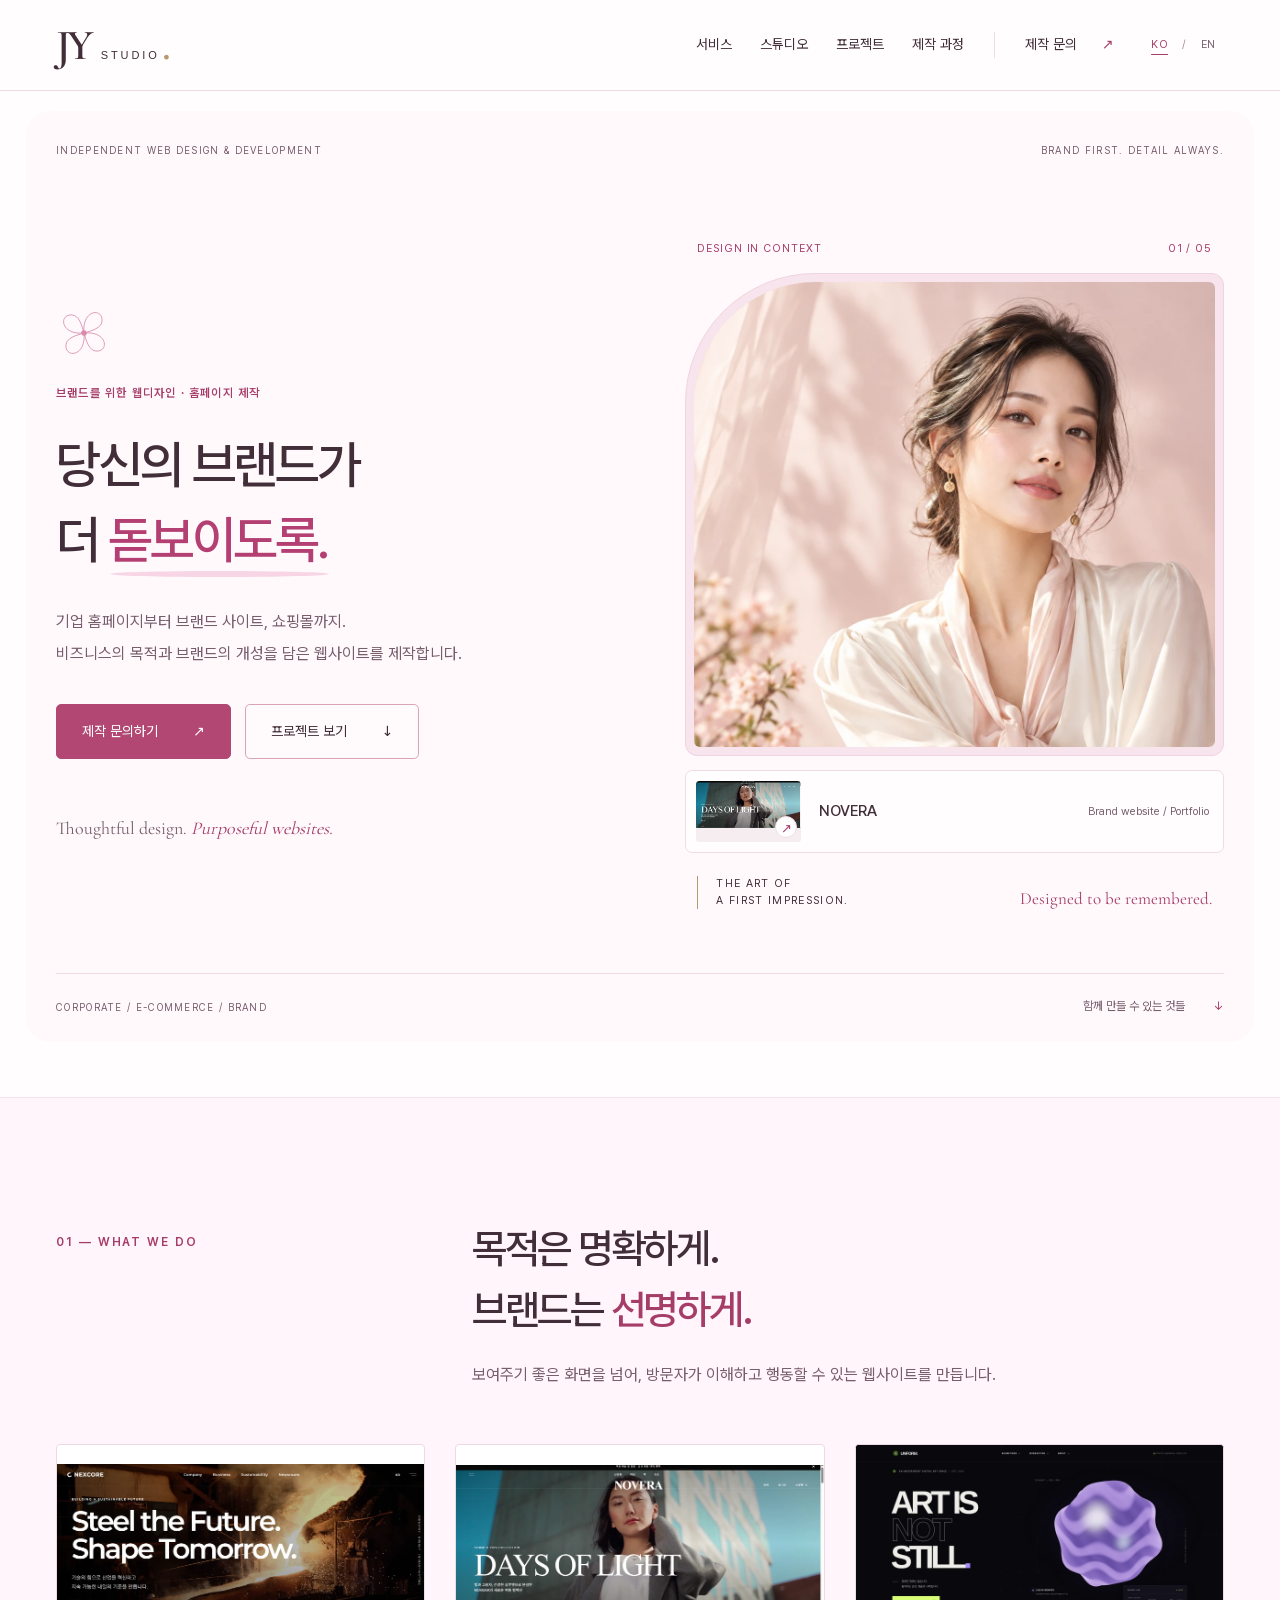
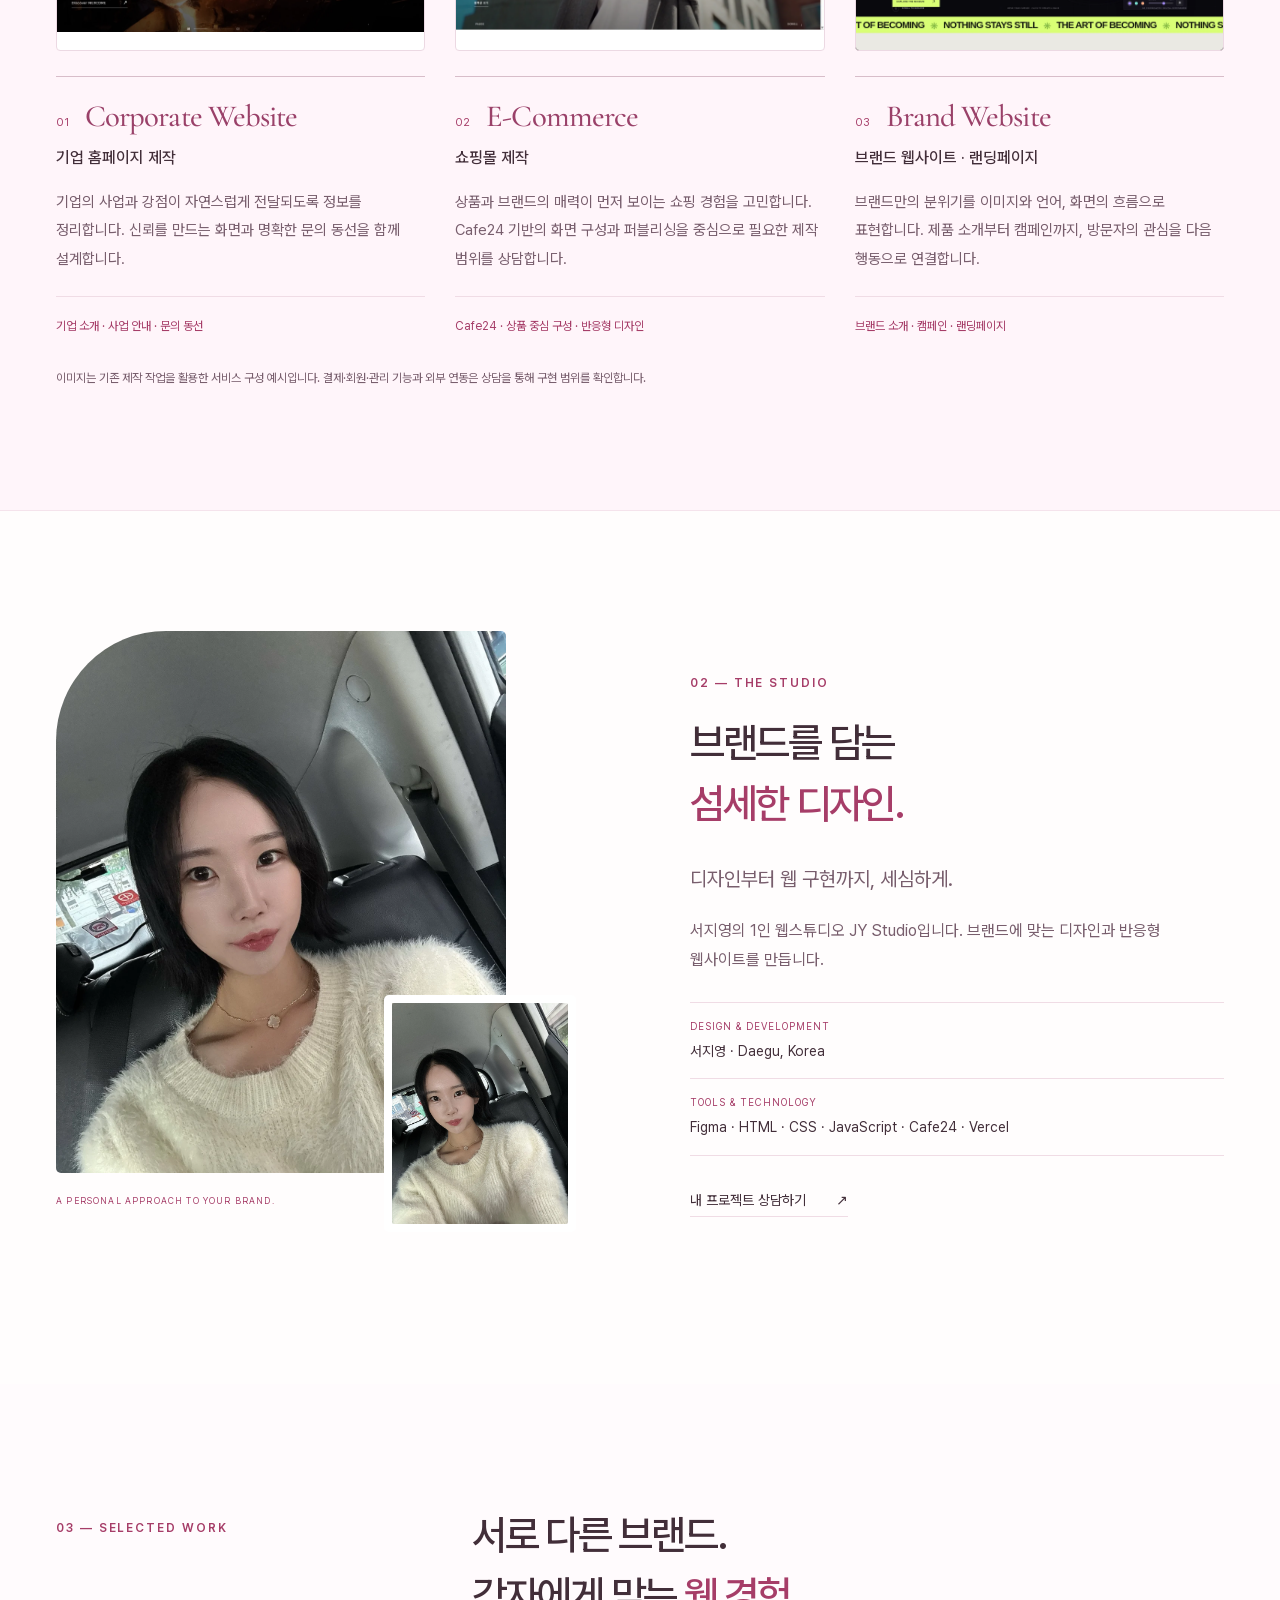
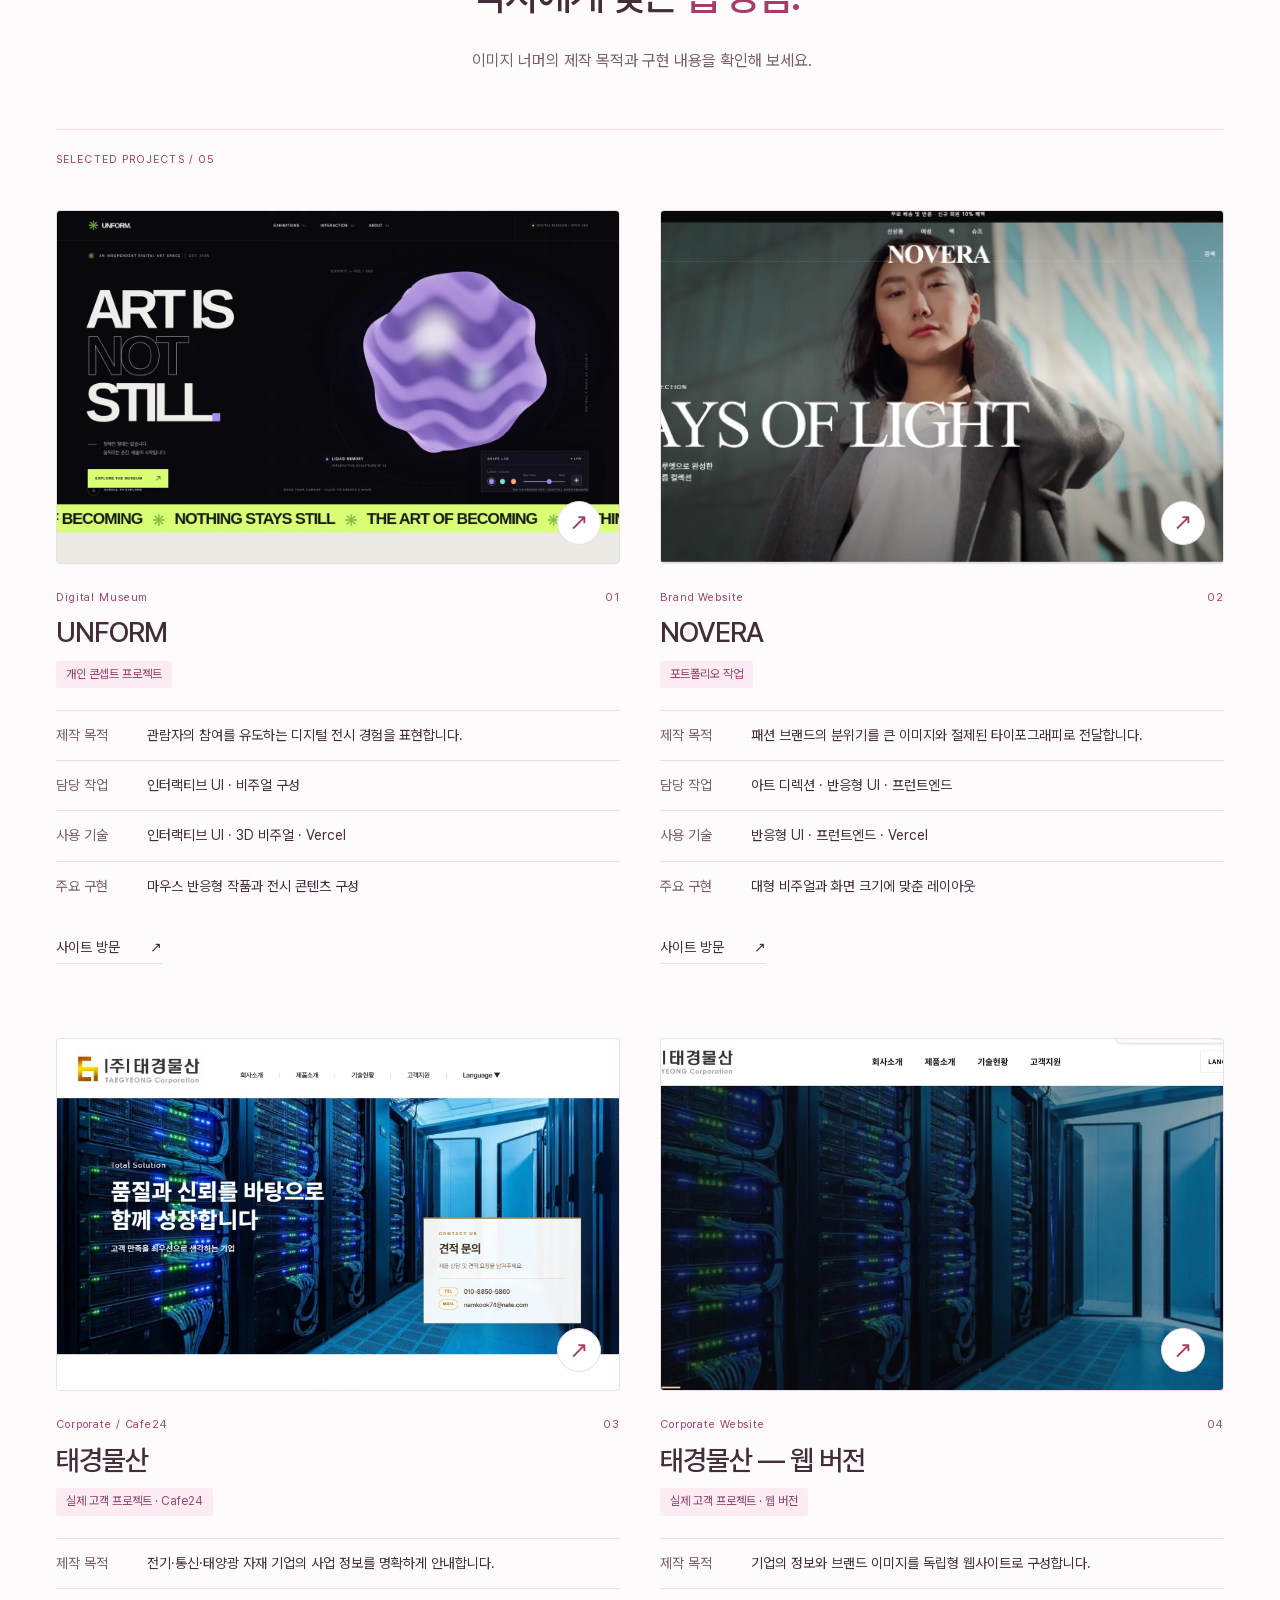
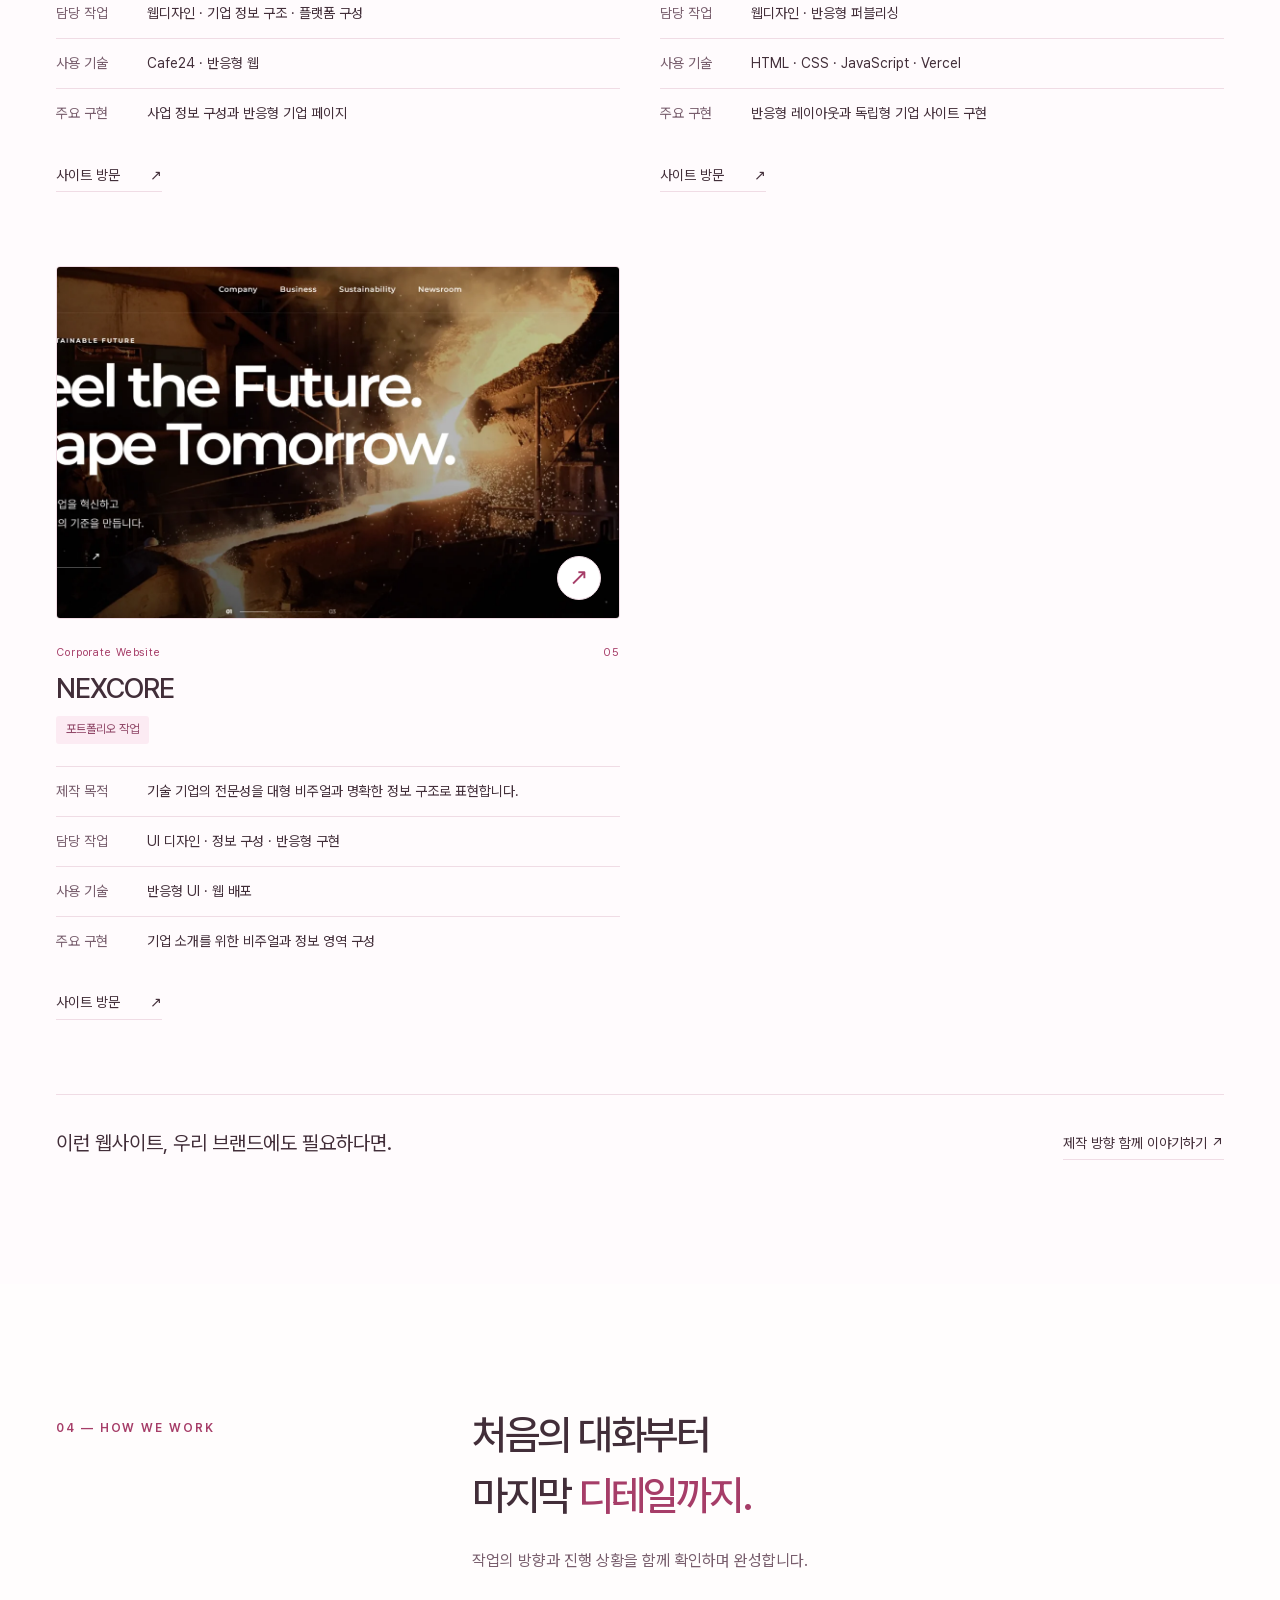
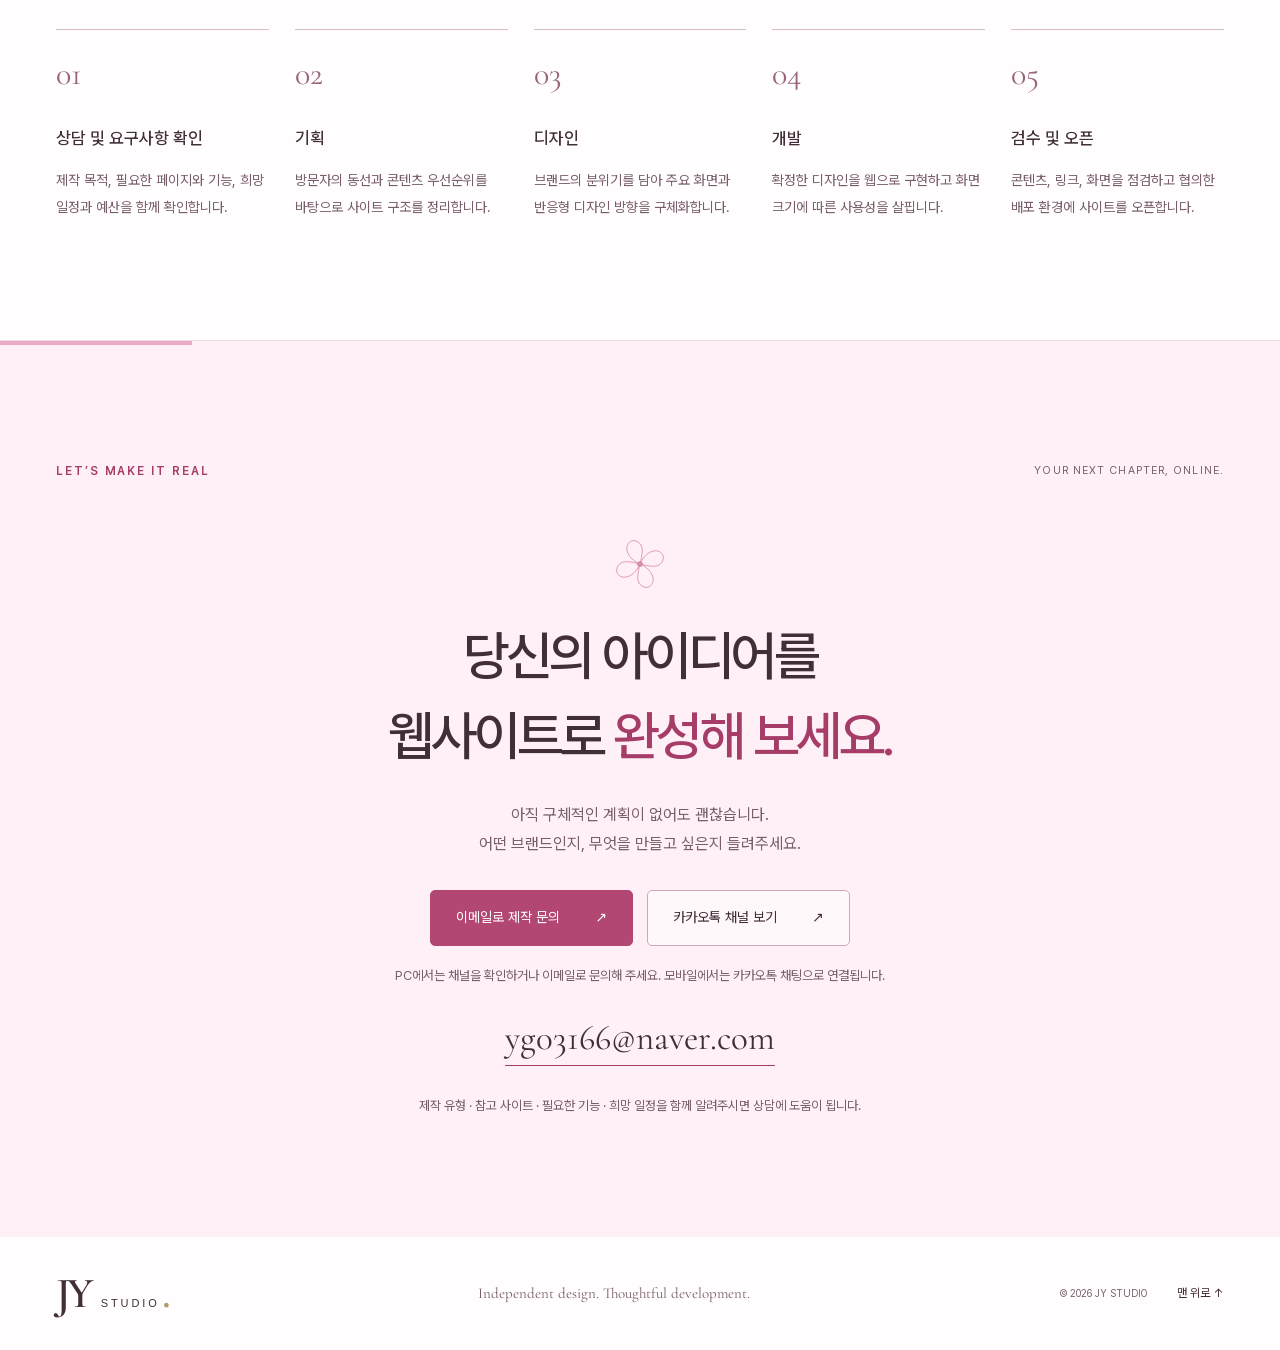
==== commit 4e8e6a0f: "Brighten studio with editorial imagery, local fonts and falling petals" ====
--- a/jy-web-portfolio/index.html
+++ b/jy-web-portfolio/index.html
@@ -25,6 +25,20 @@
     <link rel="alternate" hreflang="x-default" href="index.html" />
     <meta property="og:locale" content="ko_KR" />
     <meta property="og:locale:alternate" content="en_US" />
+    <link
+      rel="preload"
+      href="assets/fonts/PretendardVariable.woff2"
+      as="font"
+      type="font/woff2"
+      crossorigin
+    />
+    <link
+      rel="preload"
+      href="assets/fonts/CormorantGaramond-Latin.woff2"
+      as="font"
+      type="font/woff2"
+      crossorigin
+    />
     <link rel="stylesheet" href="style.css" />
     <script defer src="script.js"></script>
   </head>
@@ -75,6 +89,272 @@
     </header>
     <main id="main">
       <section class="hero container" id="top" aria-labelledby="hero-title">
+        <div class="hero-petals" aria-hidden="true">
+          <span
+            class="petal"
+            style="
+              --x: 7%;
+              --duration: 9s;
+              --delay: -0s;
+              --drift: 24px;
+              --size: 5px;
+              --rotation: 0deg;
+            "
+          ></span
+          ><span
+            class="petal"
+            style="
+              --x: 44%;
+              --duration: 10s;
+              --delay: -0.63s;
+              --drift: -40px;
+              --size: 6px;
+              --rotation: 49deg;
+            "
+          ></span
+          ><span
+            class="petal"
+            style="
+              --x: 81%;
+              --duration: 11s;
+              --delay: -1.26s;
+              --drift: 56px;
+              --size: 7px;
+              --rotation: 98deg;
+            "
+          ></span
+          ><span
+            class="petal"
+            style="
+              --x: 18%;
+              --duration: 12s;
+              --delay: -1.89s;
+              --drift: -72px;
+              --size: 8px;
+              --rotation: 147deg;
+            "
+          ></span
+          ><span
+            class="petal"
+            style="
+              --x: 55%;
+              --duration: 13s;
+              --delay: -2.52s;
+              --drift: 88px;
+              --size: 9px;
+              --rotation: 196deg;
+            "
+          ></span
+          ><span
+            class="petal"
+            style="
+              --x: 92%;
+              --duration: 14s;
+              --delay: -3.15s;
+              --drift: -24px;
+              --size: 5px;
+              --rotation: 245deg;
+            "
+          ></span
+          ><span
+            class="petal"
+            style="
+              --x: 29%;
+              --duration: 15s;
+              --delay: -3.78s;
+              --drift: 40px;
+              --size: 6px;
+              --rotation: 294deg;
+            "
+          ></span
+          ><span
+            class="petal"
+            style="
+              --x: 66%;
+              --duration: 9s;
+              --delay: -4.41s;
+              --drift: -56px;
+              --size: 7px;
+              --rotation: 343deg;
+            "
+          ></span
+          ><span
+            class="petal"
+            style="
+              --x: 3%;
+              --duration: 10s;
+              --delay: -5.04s;
+              --drift: 72px;
+              --size: 8px;
+              --rotation: 392deg;
+            "
+          ></span
+          ><span
+            class="petal"
+            style="
+              --x: 40%;
+              --duration: 11s;
+              --delay: -5.67s;
+              --drift: -88px;
+              --size: 9px;
+              --rotation: 441deg;
+            "
+          ></span
+          ><span
+            class="petal"
+            style="
+              --x: 77%;
+              --duration: 12s;
+              --delay: -6.3s;
+              --drift: 24px;
+              --size: 5px;
+              --rotation: 490deg;
+            "
+          ></span
+          ><span
+            class="petal"
+            style="
+              --x: 14%;
+              --duration: 13s;
+              --delay: -6.93s;
+              --drift: -40px;
+              --size: 6px;
+              --rotation: 539deg;
+            "
+          ></span
+          ><span
+            class="petal"
+            style="
+              --x: 51%;
+              --duration: 14s;
+              --delay: -7.56s;
+              --drift: 56px;
+              --size: 7px;
+              --rotation: 588deg;
+            "
+          ></span
+          ><span
+            class="petal"
+            style="
+              --x: 88%;
+              --duration: 15s;
+              --delay: -8.19s;
+              --drift: -72px;
+              --size: 8px;
+              --rotation: 637deg;
+            "
+          ></span
+          ><span
+            class="petal"
+            style="
+              --x: 25%;
+              --duration: 9s;
+              --delay: -8.82s;
+              --drift: 88px;
+              --size: 9px;
+              --rotation: 686deg;
+            "
+          ></span
+          ><span
+            class="petal"
+            style="
+              --x: 62%;
+              --duration: 10s;
+              --delay: -9.45s;
+              --drift: -24px;
+              --size: 5px;
+              --rotation: 735deg;
+            "
+          ></span
+          ><span
+            class="petal"
+            style="
+              --x: 99%;
+              --duration: 11s;
+              --delay: -10.08s;
+              --drift: 40px;
+              --size: 6px;
+              --rotation: 784deg;
+            "
+          ></span
+          ><span
+            class="petal"
+            style="
+              --x: 36%;
+              --duration: 12s;
+              --delay: -10.71s;
+              --drift: -56px;
+              --size: 7px;
+              --rotation: 833deg;
+            "
+          ></span
+          ><span
+            class="petal"
+            style="
+              --x: 73%;
+              --duration: 13s;
+              --delay: -11.34s;
+              --drift: 72px;
+              --size: 8px;
+              --rotation: 882deg;
+            "
+          ></span
+          ><span
+            class="petal"
+            style="
+              --x: 10%;
+              --duration: 14s;
+              --delay: -11.97s;
+              --drift: -88px;
+              --size: 9px;
+              --rotation: 931deg;
+            "
+          ></span
+          ><span
+            class="petal"
+            style="
+              --x: 47%;
+              --duration: 15s;
+              --delay: -12.6s;
+              --drift: 24px;
+              --size: 5px;
+              --rotation: 980deg;
+            "
+          ></span
+          ><span
+            class="petal"
+            style="
+              --x: 84%;
+              --duration: 9s;
+              --delay: -13.23s;
+              --drift: -40px;
+              --size: 6px;
+              --rotation: 1029deg;
+            "
+          ></span
+          ><span
+            class="petal"
+            style="
+              --x: 21%;
+              --duration: 10s;
+              --delay: -13.86s;
+              --drift: 56px;
+              --size: 7px;
+              --rotation: 1078deg;
+            "
+          ></span
+          ><span
+            class="petal"
+            style="
+              --x: 58%;
+              --duration: 11s;
+              --delay: -14.49s;
+              --drift: -72px;
+              --size: 8px;
+              --rotation: 1127deg;
+            "
+          ></span>
+        </div>
         <div class="hero-topline">
           <span>INDEPENDENT WEB DESIGN & DEVELOPMENT</span
           ><span>BRAND FIRST. DETAIL ALWAYS.</span>
@@ -95,8 +375,8 @@
               당신의 브랜드가<br />더 <em>돋보이도록.</em>
             </h1>
             <p class="hero-lead">
-              기업 홈페이지부터 브랜드 사이트, 쇼핑몰까지.<br />비즈니스의
-              목적과 브랜드의 개성을 담은 웹사이트를 제작합니다.
+              기업 홈페이지부터 브랜드 사이트, 쇼핑몰까지.<br />
+              비즈니스의 목적과 브랜드의 개성을 담은 웹사이트를 제작합니다.
             </p>
             <div class="hero-actions">
               <a class="btn btn-primary" href="#contact"
@@ -113,22 +393,35 @@
             <div class="visual-label">
               <span>DESIGN IN CONTEXT</span><span>01 / 05</span>
             </div>
-            <a
-              class="hero-project"
-              href="https://novera-ebon.vercel.app/"
-              target="_blank"
-              rel="noopener noreferrer"
-              aria-label="NOVERA 사이트 방문 (새 창)"
-              ><img
-                src="assets/images/novera.webp"
-                width="1600"
-                height="719"
+            <figure class="hero-editorial">
+              <img
+                src="assets/images/studio-editorial.webp"
+                width="1122"
+                height="1402"
                 fetchpriority="high"
-                alt="NOVERA 패션 브랜드 웹사이트의 비주얼과 타이포그래피"
-              /><span class="image-action" aria-hidden="true">↗</span></a
-            >
-            <div class="visual-caption">
-              <strong>NOVERA</strong><span>Brand website / Portfolio</span>
+                decoding="async"
+                alt="아이보리 의상과 핑크빛 배경의 밝은 모델 화보"
+              />
+            </figure>
+            <div class="featured-project">
+              <a
+                class="hero-project"
+                href="https://novera-ebon.vercel.app/"
+                target="_blank"
+                rel="noopener noreferrer"
+                aria-label="NOVERA 사이트 방문 (새 창)"
+                ><img
+                  src="assets/images/novera.webp"
+                  width="1600"
+                  height="719"
+                  loading="lazy"
+                  decoding="async"
+                  alt="NOVERA 패션 브랜드 웹사이트의 비주얼과 타이포그래피"
+                /><span class="image-action" aria-hidden="true">↗</span></a
+              >
+              <div class="visual-caption">
+                <strong>NOVERA</strong><span>Brand website / Portfolio</span>
+              </div>
             </div>
             <div class="visual-note">
               <span>THE ART OF<br />A FIRST IMPRESSION.</span
--- a/jy-web-portfolio/style.css
+++ b/jy-web-portfolio/style.css
@@ -1579,3 +1579,337 @@
 html[lang="en"] .mobile-menu a {
   font-family: "DejaVu Sans", sans-serif;
 }
+
+/* Locally hosted open-source typography; no third-party font requests. */
+@font-face {
+  font-family: "Pretendard Studio";
+  src: url("assets/fonts/PretendardVariable.woff2") format("woff2");
+  font-weight: 100 900;
+  font-style: normal;
+  font-display: swap;
+}
+@font-face {
+  font-family: "Cormorant Studio";
+  src: url("assets/fonts/CormorantGaramond-Latin.woff2") format("woff2");
+  font-weight: 300 700;
+  font-style: normal;
+  font-display: swap;
+}
+:root {
+  --paper: #fffdfd;
+  --ivory: #fff5fa;
+  --ink: #422e39;
+  --muted: #785e6d;
+  --gold: #a63d68;
+  --line: #f0dce5;
+  --pink: #fadde9;
+  --serif: "Cormorant Studio", Georgia, "Times New Roman", serif;
+}
+body {
+  font-family:
+    "Pretendard Studio", "Apple SD Gothic Neo", "Malgun Gothic", sans-serif;
+  font-weight: 400;
+}
+.brand {
+  font-size: 43px;
+  font-weight: 600;
+}
+.hero {
+  isolation: isolate;
+  background: #fff9fc;
+  border-radius: 24px;
+  margin-top: 20px;
+  padding-inline: 30px;
+  width: min(1340px, calc(100% - 52px));
+}
+.hero-topline,
+.hero-inner,
+.hero-bottom {
+  position: relative;
+  z-index: 1;
+}
+.hero-copy > .eyebrow {
+  letter-spacing: 0.1em;
+}
+.hero h1 {
+  font-weight: 500;
+  letter-spacing: -0.06em;
+}
+.hero h1 em {
+  color: #b43f72;
+}
+.hero h1 em::after {
+  background: #f7d5e5;
+}
+.btn-primary {
+  background: #b34773;
+  border-color: #b34773;
+}
+.btn-primary:hover {
+  background: #96365f;
+  border-color: #96365f;
+}
+.btn-line {
+  border-color: #d9a4ba;
+  background: #fffdfdb3;
+}
+.btn-line:hover {
+  background: #fce7f0;
+  border-color: #b34773;
+}
+.hero-editorial {
+  overflow: hidden;
+  border-radius: 130px 12px 12px 12px;
+  background: #f8e4ec;
+  border: 1px solid #f0d4e0;
+  padding: 8px;
+}
+.hero-editorial img {
+  width: 100%;
+  aspect-ratio: 1.12;
+  object-fit: cover;
+  object-position: 50% 31%;
+  border-radius: 122px 6px 6px 6px;
+}
+.featured-project {
+  display: grid;
+  grid-template-columns: 105px minmax(0, 1fr);
+  align-items: center;
+  gap: 18px;
+  margin-top: 14px;
+  padding: 10px 14px 10px 10px;
+  background: #fffdfd;
+  border: 1px solid var(--line);
+  border-radius: 7px;
+}
+.featured-project .hero-project {
+  padding: 0;
+  border-radius: 3px;
+  border: 0;
+  background: #f6edf1;
+}
+.featured-project .hero-project img {
+  border-radius: 3px;
+  aspect-ratio: 1.7;
+  object-fit: contain;
+}
+.featured-project .image-action {
+  width: 22px;
+  height: 22px;
+  right: 4px;
+  bottom: 4px;
+  font-size: 13px;
+}
+.featured-project .visual-caption {
+  display: flex;
+  flex-direction: row;
+  flex-wrap: wrap;
+  padding: 0;
+  gap: 4px 15px;
+  margin-top: 0;
+}
+.featured-project .visual-caption strong {
+  font-size: 15px;
+}
+.featured-project .visual-caption > span {
+  font-size: 11px;
+}
+.visual-note {
+  margin-top: 23px;
+}
+.services {
+  background: #fff5fa;
+  border-color: #f5e3ec;
+}
+.service-image {
+  aspect-ratio: 16 / 9;
+  display: grid;
+  place-items: center;
+  background: #fff;
+  border-color: #ecd9e3;
+}
+.service-image img {
+  width: 100%;
+  height: 100%;
+  aspect-ratio: 16 / 9;
+  object-fit: contain;
+  object-position: center;
+}
+.service-item:nth-child(3) .service-image {
+  background: #0b0b0d;
+}
+.service-top h3 {
+  color: #9a4169;
+  font-size: clamp(28px, 2.4vw, 36px);
+  font-weight: 500;
+}
+.work {
+  background: #fffbfd;
+}
+.project-kind {
+  background: #fcebf3;
+  color: #914969;
+}
+.contact {
+  background: #fff0f7;
+}
+.contact:before {
+  background: #e9abc7;
+}
+.mobile-inquiry {
+  background: #b34773;
+}
+.studio-flower {
+  color: #d88bac;
+}
+.hero-petals {
+  position: absolute;
+  inset: 0;
+  overflow: hidden;
+  border-radius: inherit;
+  pointer-events: none;
+  z-index: 0;
+  contain: strict;
+}
+.petal {
+  position: absolute;
+  top: -24px;
+  left: var(--x);
+  width: var(--size);
+  height: calc(var(--size) * 1.5);
+  border-radius: 80% 10% 75% 15%;
+  background: #e4a0bd;
+  opacity: 0;
+  animation: petals-fall var(--duration) linear var(--delay) infinite;
+  animation-play-state: paused;
+}
+.petal:nth-child(4n) {
+  background: #ddb886;
+  width: 2px;
+  height: 11px;
+  border-radius: 2px;
+}
+.petal:nth-child(3n) {
+  background: #f1bfd3;
+}
+.hero[data-effects="active"] .petal {
+  animation-play-state: running;
+}
+@keyframes petals-fall {
+  0% {
+    opacity: 0;
+    transform: translate3d(0, -20px, 0) rotate(var(--rotation));
+  }
+  12% {
+    opacity: 0.65;
+  }
+  70% {
+    opacity: 0.5;
+  }
+  100% {
+    opacity: 0;
+    transform: translate3d(var(--drift), var(--fall-distance, 1100px), 0)
+      rotate(calc(var(--rotation) + 240deg));
+  }
+}
+html[lang="en"] .hero h1 {
+  font-size: clamp(50px, 5vw, 76px);
+  font-weight: 500;
+}
+html[lang="en"] h2 {
+  font-weight: 500;
+}
+html[lang="en"] .work-end .text-link,
+html[lang="en"] .mobile-menu a {
+  font-family: "Pretendard Studio", "DejaVu Sans", sans-serif;
+}
+@media (max-width: 1100px) {
+  .hero {
+    width: calc(100% - 40px);
+    padding-inline: 22px;
+  }
+  .featured-project {
+    grid-template-columns: 85px minmax(0, 1fr);
+    gap: 12px;
+  }
+  .featured-project .visual-caption {
+    flex-direction: column;
+    align-items: flex-start;
+  }
+}
+@media (max-width: 820px) {
+  .hero-editorial {
+    border-top-left-radius: 90px;
+  }
+  .hero-editorial img {
+    border-top-left-radius: 82px;
+    aspect-ratio: 0.87;
+    object-position: 50% 25%;
+  }
+  .featured-project {
+    padding: 8px;
+    grid-template-columns: 65px minmax(0, 1fr);
+    gap: 10px;
+  }
+  .featured-project .visual-caption strong {
+    font-size: 13px;
+  }
+  .featured-project .visual-caption > span {
+    font-size: 10px;
+  }
+  html[lang="en"] .hero h1 {
+    font-size: 47px;
+  }
+}
+@media (max-width: 580px) {
+  .hero {
+    width: calc(100% - 20px);
+    padding-inline: 16px;
+    margin-top: 10px;
+    border-radius: 14px;
+  }
+  .hero h1 {
+    font-size: clamp(34px, 9vw, 49px);
+  }
+  .hero-lead {
+    font-size: 15px;
+  }
+  .hero-actions .btn {
+    gap: 9px;
+    padding-inline: 10px;
+  }
+  .hero-editorial {
+    border-top-left-radius: 90px;
+    padding: 6px;
+  }
+  .hero-editorial img {
+    aspect-ratio: 1.12;
+    object-position: 50% 30%;
+    border-top-left-radius: 84px;
+  }
+  .featured-project {
+    grid-template-columns: 85px minmax(0, 1fr);
+  }
+  .featured-project .visual-caption {
+    flex-direction: row;
+  }
+  .hero-bottom {
+    flex-direction: column;
+    align-items: flex-start;
+    gap: 10px;
+  }
+  .service-image img {
+    aspect-ratio: 16 / 9;
+  }
+  .petal:nth-child(n + 13) {
+    display: none;
+  }
+  html[lang="en"] .hero h1 {
+    font-size: clamp(43px, 11vw, 58px);
+  }
+}
+@media (prefers-reduced-motion: reduce) {
+  .hero-petals {
+    display: none;
+  }
+}
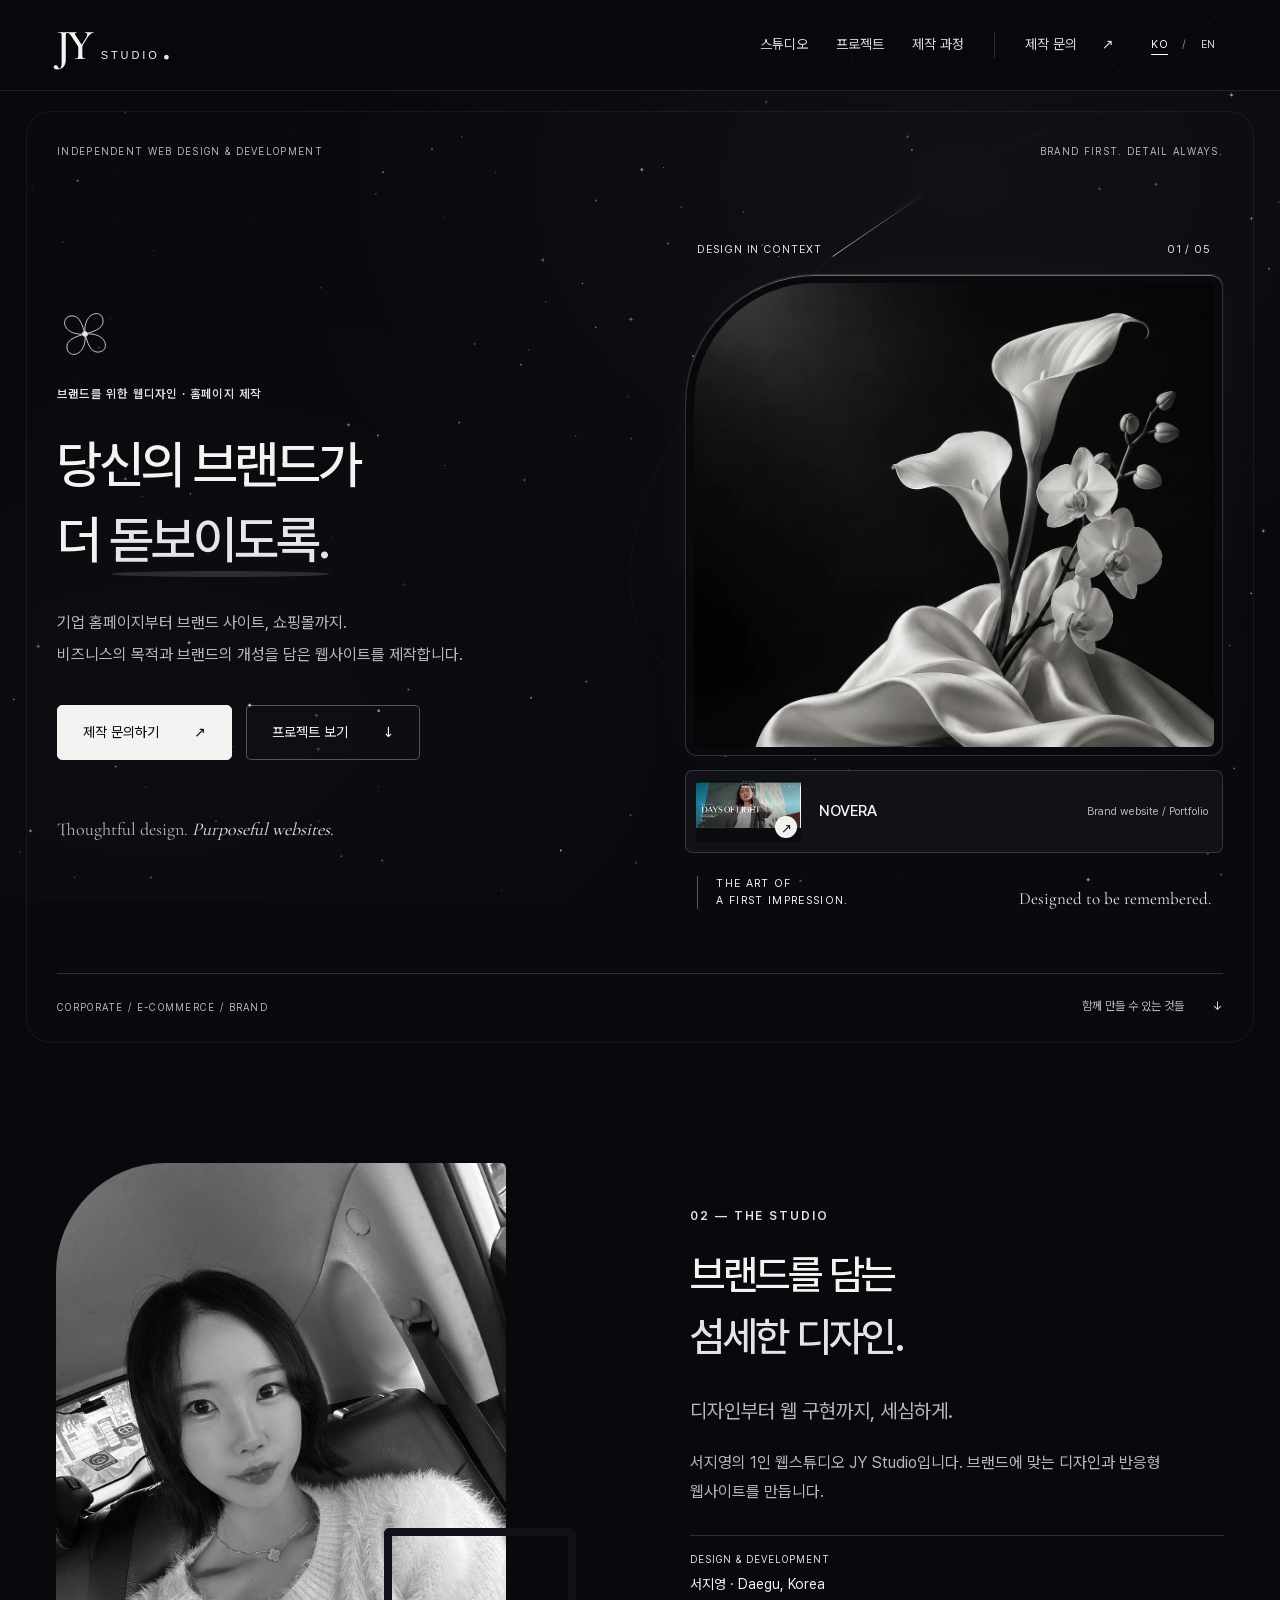
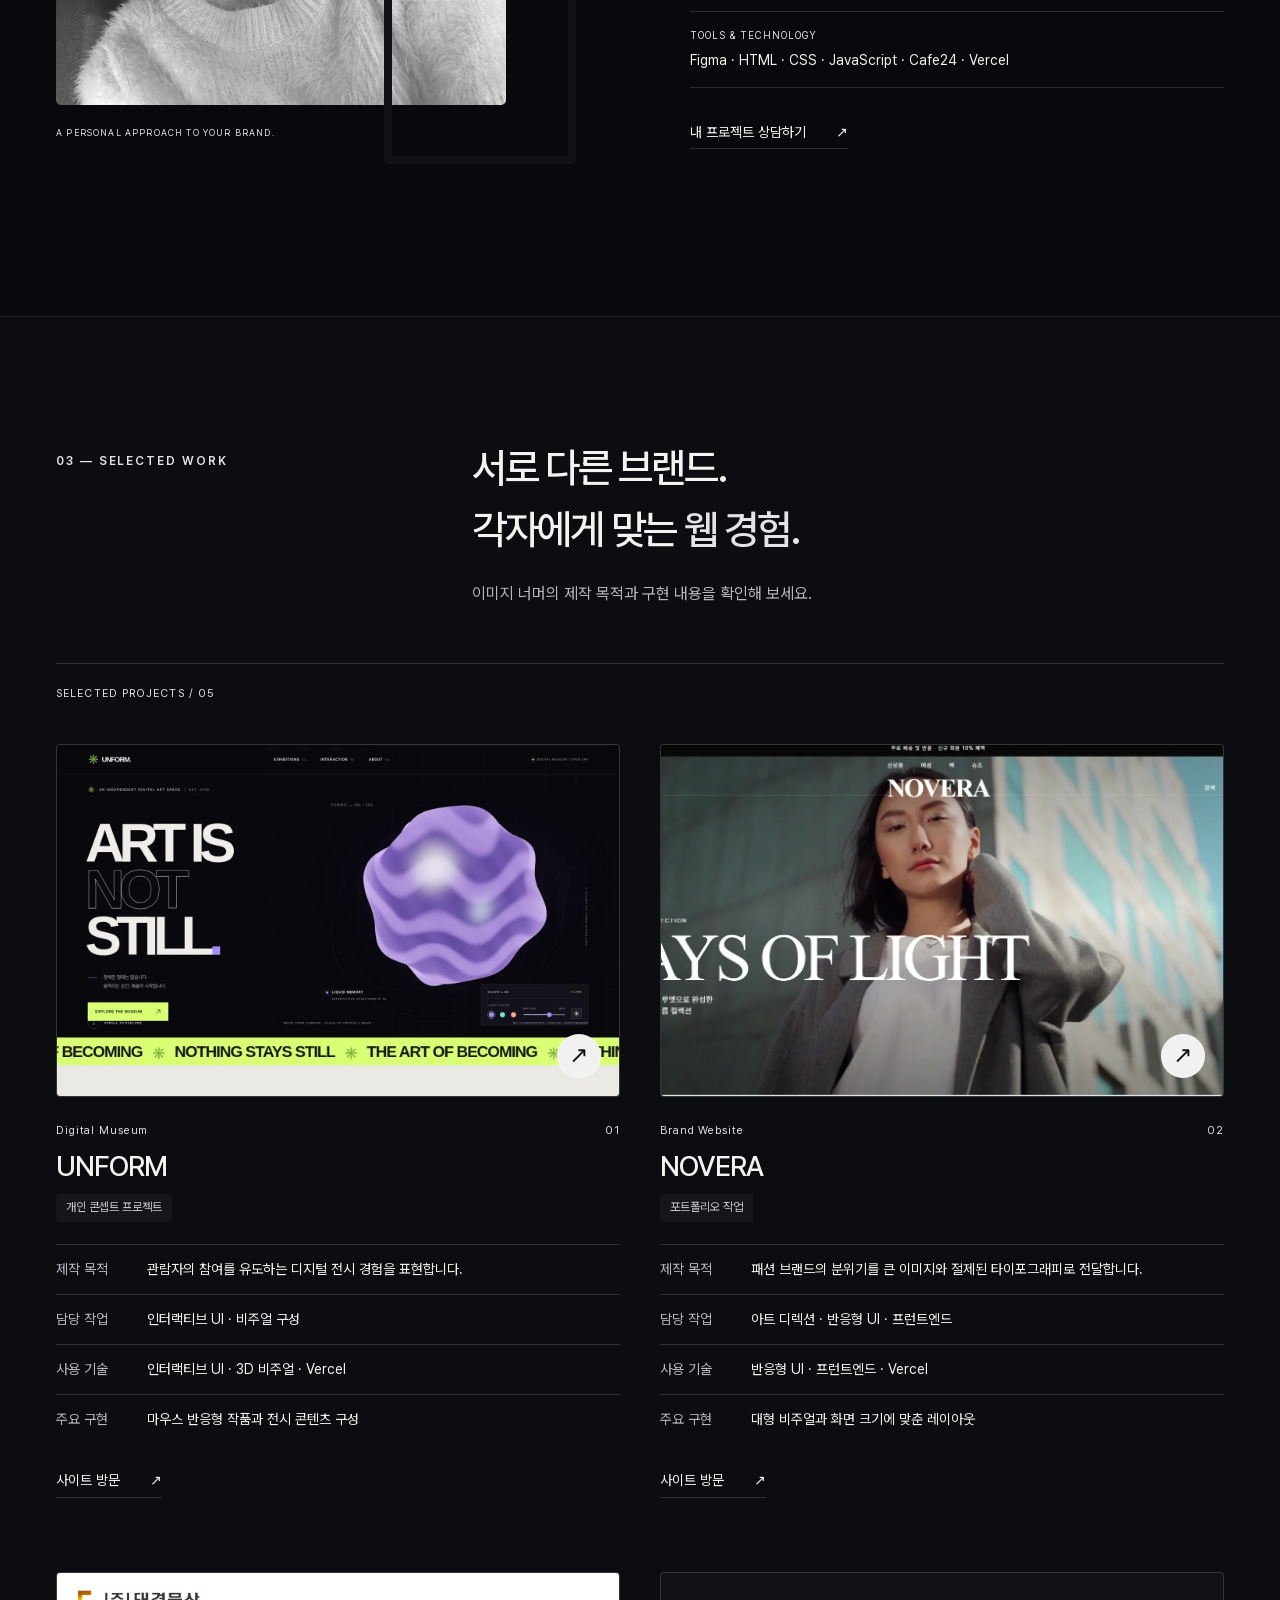
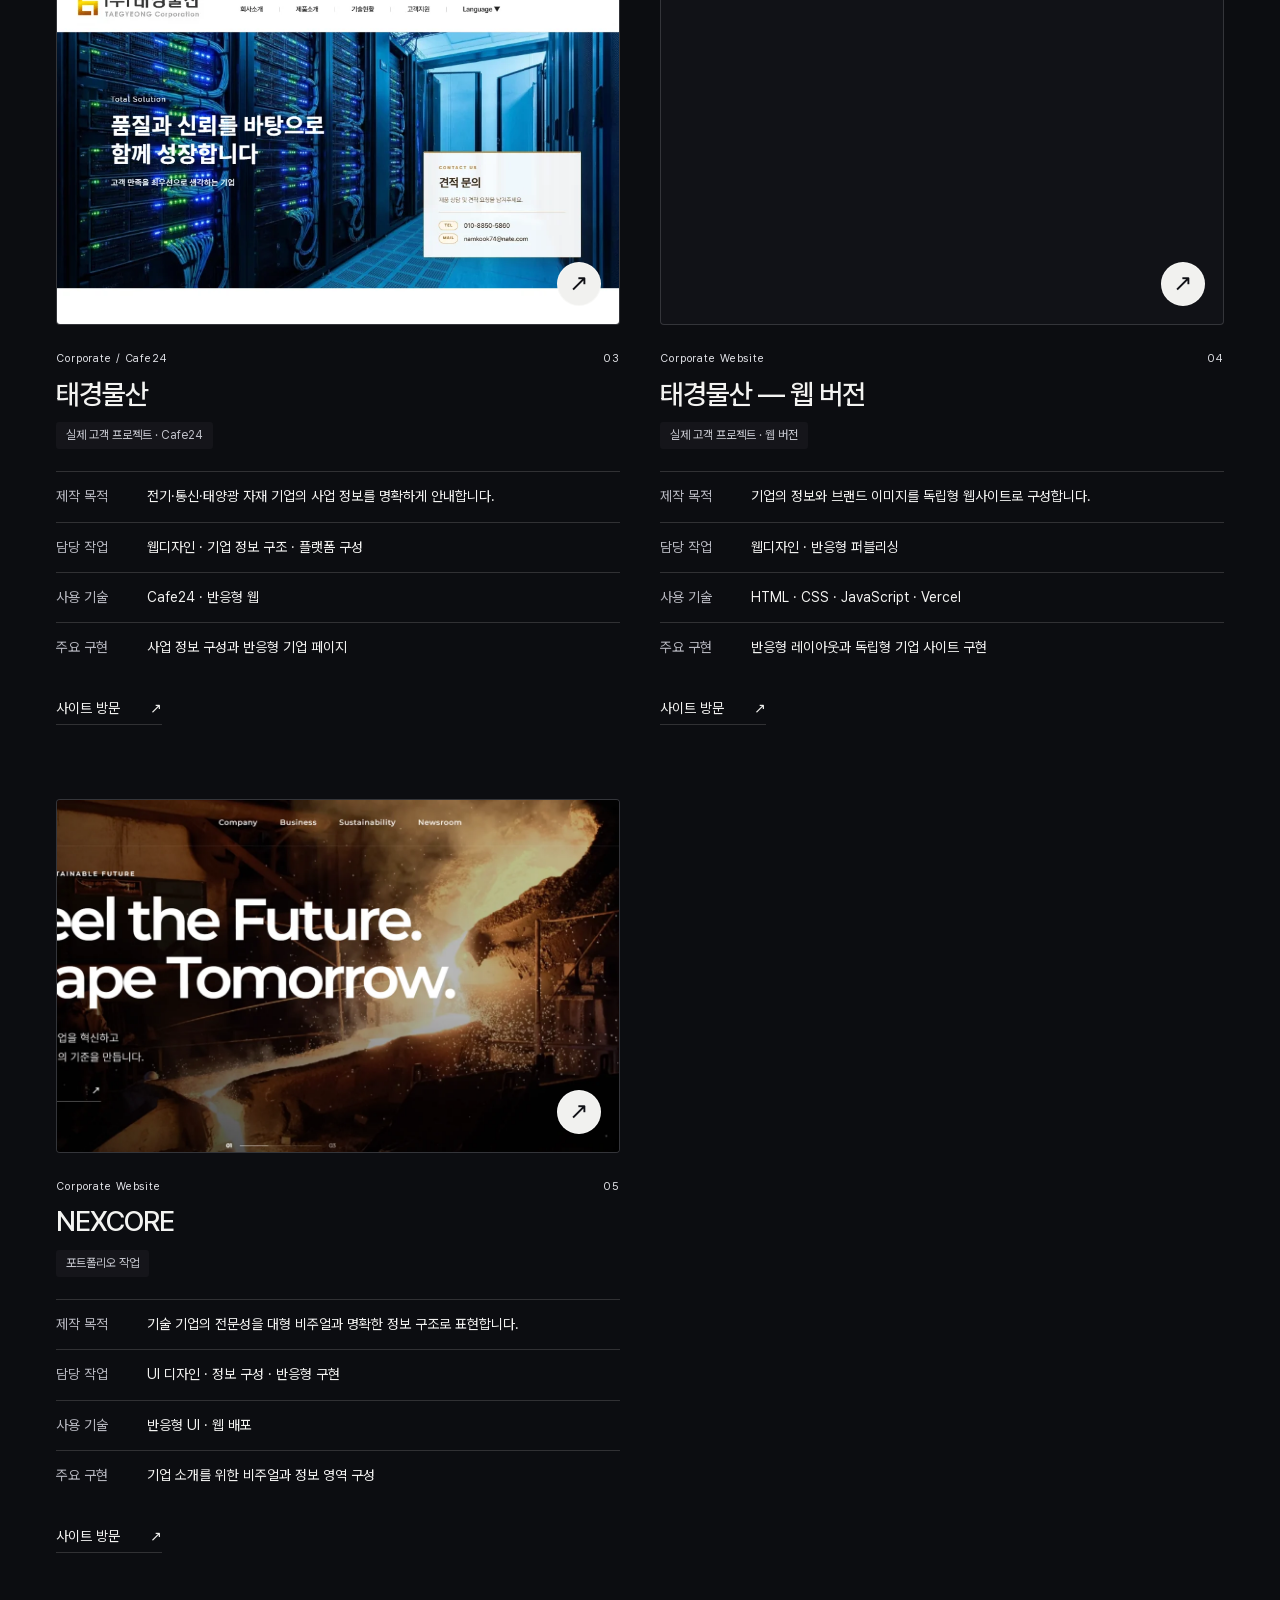
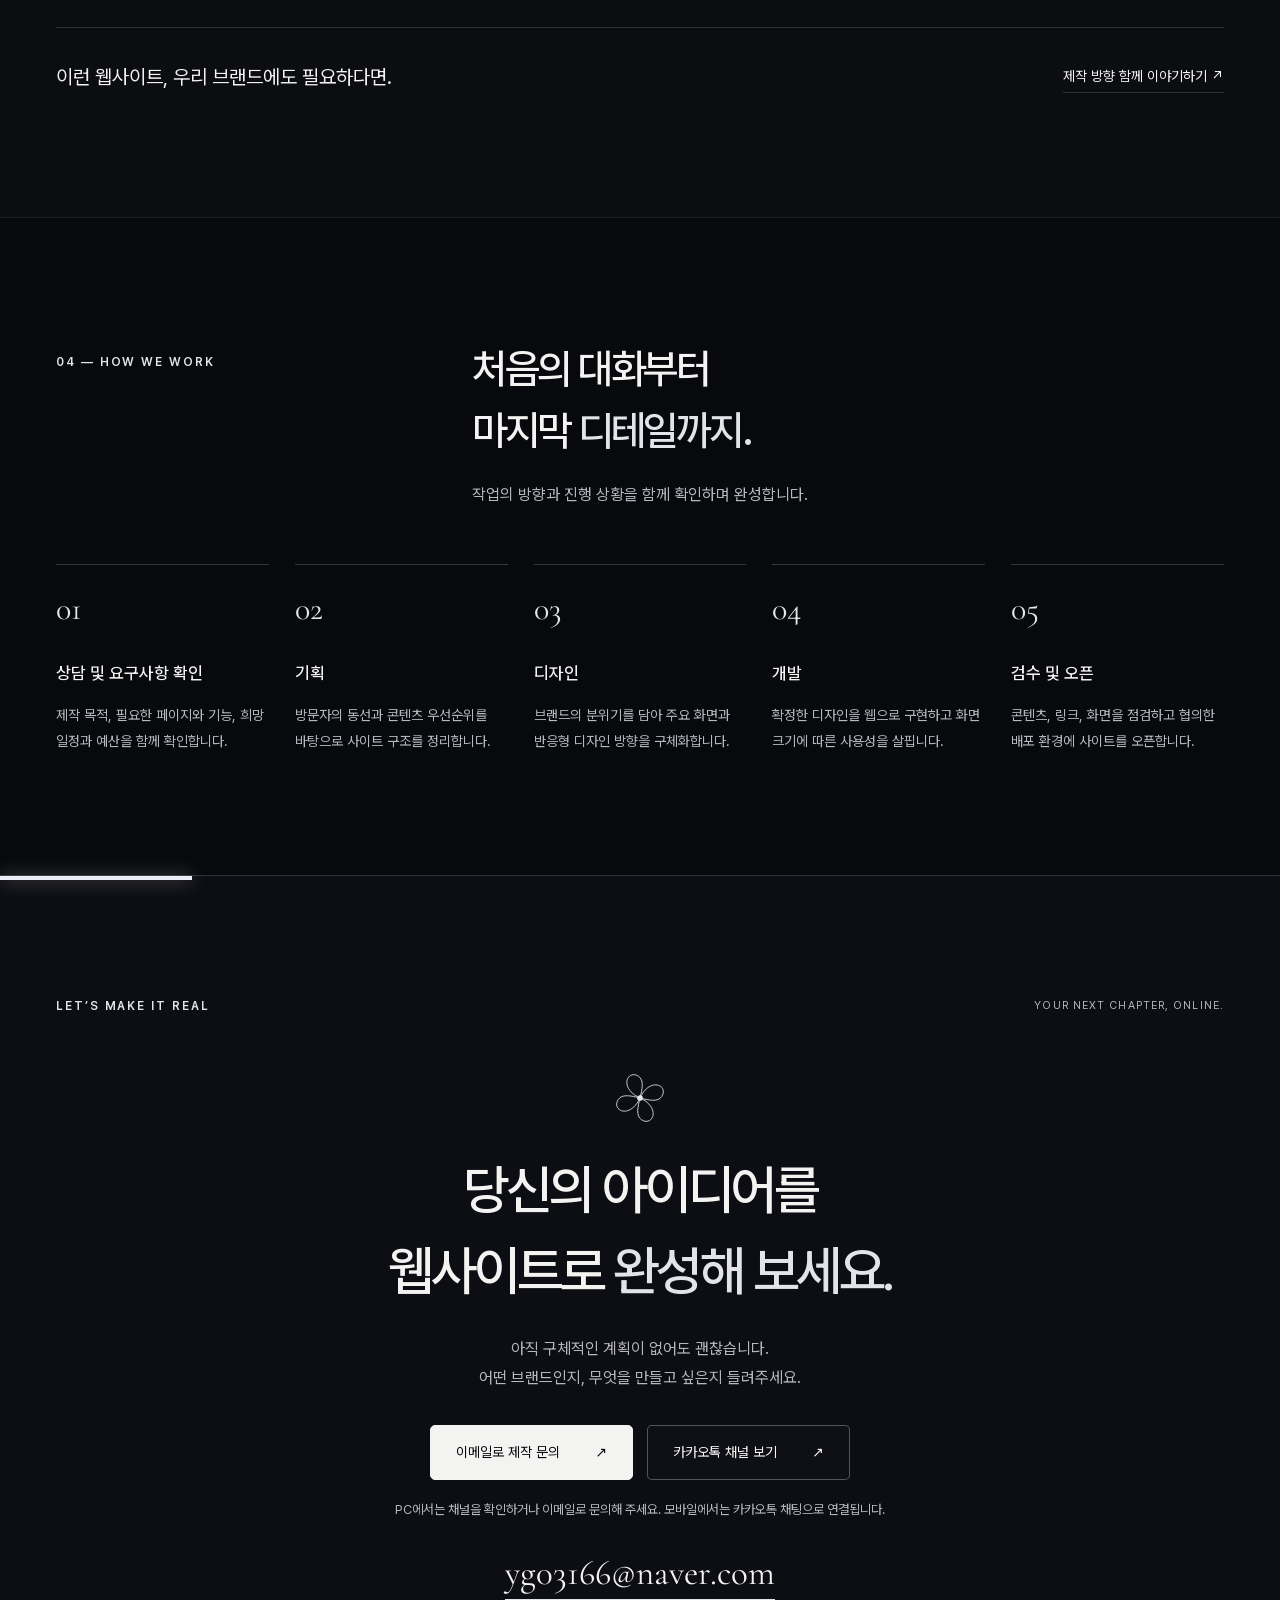
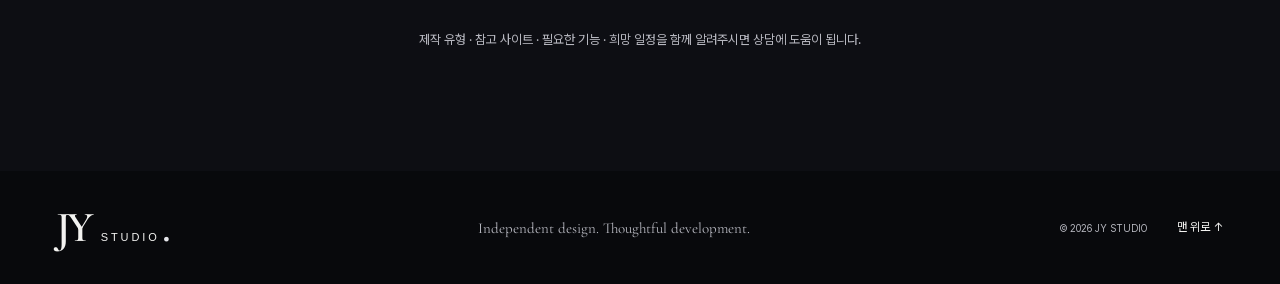
==== commit 9e6654e9: "Create monochrome cosmic studio with starlight and luminous cursor" ====
--- a/jy-web-portfolio/index.html
+++ b/jy-web-portfolio/index.html
@@ -8,7 +8,7 @@
       name="description"
       content="기업 홈페이지, 브랜드 웹사이트, 쇼핑몰 제작을 위한 1인 웹디자인·개발 스튜디오. JY Studio의 프로젝트와 제작 과정을 확인하고 홈페이지 제작을 상담하세요."
     />
-    <meta name="theme-color" content="#fff8fa" />
+    <meta name="theme-color" content="#08090c" />
     <meta property="og:type" content="website" />
     <meta
       property="og:title"
@@ -43,6 +43,13 @@
     <script defer src="script.js"></script>
   </head>
   <body>
+    <div class="cosmos-backdrop" aria-hidden="true">
+      <canvas id="cosmosCanvas"></canvas>
+    </div>
+    <div class="cosmic-cursor" aria-hidden="true">
+      <span class="cursor-dot"></span><span class="cursor-halo"></span>
+    </div>
+    <div class="cursor-trail" aria-hidden="true"></div>
     <a class="skip-link" href="#main">본문 바로가기</a>
     <div class="scroll-progress" aria-hidden="true"></div>
     <header class="site-header" id="siteHeader">
@@ -51,8 +58,8 @@
           >JY<span>STUDIO</span><i>.</i></a
         >
         <nav class="desktop-nav" aria-label="주요 메뉴">
-          <a href="#services">서비스</a><a href="#about">스튜디오</a
-          ><a href="#work">프로젝트</a><a href="#process">제작 과정</a>
+          <a href="#about">스튜디오</a><a href="#work">프로젝트</a
+          ><a href="#process">제작 과정</a>
         </nav>
         <a class="header-cta" href="#contact"
           >제작 문의 <span aria-hidden="true">↗</span></a
@@ -82,279 +89,12 @@
         </button>
       </div>
       <nav class="mobile-menu" id="mobileMenu" aria-label="모바일 메뉴" hidden>
-        <a href="#services">서비스</a><a href="#about">스튜디오</a
-        ><a href="#work">프로젝트</a><a href="#process">제작 과정</a
-        ><a href="#contact">제작 문의하기 ↗</a>
+        <a href="#about">스튜디오</a><a href="#work">프로젝트</a
+        ><a href="#process">제작 과정</a><a href="#contact">제작 문의하기 ↗</a>
       </nav>
     </header>
     <main id="main">
       <section class="hero container" id="top" aria-labelledby="hero-title">
-        <div class="hero-petals" aria-hidden="true">
-          <span
-            class="petal"
-            style="
-              --x: 7%;
-              --duration: 9s;
-              --delay: -0s;
-              --drift: 24px;
-              --size: 5px;
-              --rotation: 0deg;
-            "
-          ></span
-          ><span
-            class="petal"
-            style="
-              --x: 44%;
-              --duration: 10s;
-              --delay: -0.63s;
-              --drift: -40px;
-              --size: 6px;
-              --rotation: 49deg;
-            "
-          ></span
-          ><span
-            class="petal"
-            style="
-              --x: 81%;
-              --duration: 11s;
-              --delay: -1.26s;
-              --drift: 56px;
-              --size: 7px;
-              --rotation: 98deg;
-            "
-          ></span
-          ><span
-            class="petal"
-            style="
-              --x: 18%;
-              --duration: 12s;
-              --delay: -1.89s;
-              --drift: -72px;
-              --size: 8px;
-              --rotation: 147deg;
-            "
-          ></span
-          ><span
-            class="petal"
-            style="
-              --x: 55%;
-              --duration: 13s;
-              --delay: -2.52s;
-              --drift: 88px;
-              --size: 9px;
-              --rotation: 196deg;
-            "
-          ></span
-          ><span
-            class="petal"
-            style="
-              --x: 92%;
-              --duration: 14s;
-              --delay: -3.15s;
-              --drift: -24px;
-              --size: 5px;
-              --rotation: 245deg;
-            "
-          ></span
-          ><span
-            class="petal"
-            style="
-              --x: 29%;
-              --duration: 15s;
-              --delay: -3.78s;
-              --drift: 40px;
-              --size: 6px;
-              --rotation: 294deg;
-            "
-          ></span
-          ><span
-            class="petal"
-            style="
-              --x: 66%;
-              --duration: 9s;
-              --delay: -4.41s;
-              --drift: -56px;
-              --size: 7px;
-              --rotation: 343deg;
-            "
-          ></span
-          ><span
-            class="petal"
-            style="
-              --x: 3%;
-              --duration: 10s;
-              --delay: -5.04s;
-              --drift: 72px;
-              --size: 8px;
-              --rotation: 392deg;
-            "
-          ></span
-          ><span
-            class="petal"
-            style="
-              --x: 40%;
-              --duration: 11s;
-              --delay: -5.67s;
-              --drift: -88px;
-              --size: 9px;
-              --rotation: 441deg;
-            "
-          ></span
-          ><span
-            class="petal"
-            style="
-              --x: 77%;
-              --duration: 12s;
-              --delay: -6.3s;
-              --drift: 24px;
-              --size: 5px;
-              --rotation: 490deg;
-            "
-          ></span
-          ><span
-            class="petal"
-            style="
-              --x: 14%;
-              --duration: 13s;
-              --delay: -6.93s;
-              --drift: -40px;
-              --size: 6px;
-              --rotation: 539deg;
-            "
-          ></span
-          ><span
-            class="petal"
-            style="
-              --x: 51%;
-              --duration: 14s;
-              --delay: -7.56s;
-              --drift: 56px;
-              --size: 7px;
-              --rotation: 588deg;
-            "
-          ></span
-          ><span
-            class="petal"
-            style="
-              --x: 88%;
-              --duration: 15s;
-              --delay: -8.19s;
-              --drift: -72px;
-              --size: 8px;
-              --rotation: 637deg;
-            "
-          ></span
-          ><span
-            class="petal"
-            style="
-              --x: 25%;
-              --duration: 9s;
-              --delay: -8.82s;
-              --drift: 88px;
-              --size: 9px;
-              --rotation: 686deg;
-            "
-          ></span
-          ><span
-            class="petal"
-            style="
-              --x: 62%;
-              --duration: 10s;
-              --delay: -9.45s;
-              --drift: -24px;
-              --size: 5px;
-              --rotation: 735deg;
-            "
-          ></span
-          ><span
-            class="petal"
-            style="
-              --x: 99%;
-              --duration: 11s;
-              --delay: -10.08s;
-              --drift: 40px;
-              --size: 6px;
-              --rotation: 784deg;
-            "
-          ></span
-          ><span
-            class="petal"
-            style="
-              --x: 36%;
-              --duration: 12s;
-              --delay: -10.71s;
-              --drift: -56px;
-              --size: 7px;
-              --rotation: 833deg;
-            "
-          ></span
-          ><span
-            class="petal"
-            style="
-              --x: 73%;
-              --duration: 13s;
-              --delay: -11.34s;
-              --drift: 72px;
-              --size: 8px;
-              --rotation: 882deg;
-            "
-          ></span
-          ><span
-            class="petal"
-            style="
-              --x: 10%;
-              --duration: 14s;
-              --delay: -11.97s;
-              --drift: -88px;
-              --size: 9px;
-              --rotation: 931deg;
-            "
-          ></span
-          ><span
-            class="petal"
-            style="
-              --x: 47%;
-              --duration: 15s;
-              --delay: -12.6s;
-              --drift: 24px;
-              --size: 5px;
-              --rotation: 980deg;
-            "
-          ></span
-          ><span
-            class="petal"
-            style="
-              --x: 84%;
-              --duration: 9s;
-              --delay: -13.23s;
-              --drift: -40px;
-              --size: 6px;
-              --rotation: 1029deg;
-            "
-          ></span
-          ><span
-            class="petal"
-            style="
-              --x: 21%;
-              --duration: 10s;
-              --delay: -13.86s;
-              --drift: 56px;
-              --size: 7px;
-              --rotation: 1078deg;
-            "
-          ></span
-          ><span
-            class="petal"
-            style="
-              --x: 58%;
-              --duration: 11s;
-              --delay: -14.49s;
-              --drift: -72px;
-              --size: 8px;
-              --rotation: 1127deg;
-            "
-          ></span>
-        </div>
         <div class="hero-topline">
           <span>INDEPENDENT WEB DESIGN & DEVELOPMENT</span
           ><span>BRAND FIRST. DETAIL ALWAYS.</span>
@@ -395,12 +135,12 @@
             </div>
             <figure class="hero-editorial">
               <img
-                src="assets/images/studio-editorial.webp"
+                src="assets/images/studio-cosmos.webp"
                 width="1122"
                 height="1402"
                 fetchpriority="high"
                 decoding="async"
-                alt="아이보리 의상과 핑크빛 배경의 밝은 모델 화보"
+                alt="검은 배경 위 흰 꽃과 실크 패브릭의 오브제"
               />
             </figure>
             <div class="featured-project">
@@ -431,106 +171,9 @@
         </div>
         <div class="hero-bottom">
           <span>CORPORATE / E-COMMERCE / BRAND</span
-          ><a href="#services"
+          ><a href="#work"
             >함께 만들 수 있는 것들 <span aria-hidden="true">↓</span></a
           >
-        </div>
-      </section>
-      <section
-        class="services section"
-        id="services"
-        aria-labelledby="services-title"
-      >
-        <div class="container">
-          <div class="section-heading reveal">
-            <p class="eyebrow">01 — WHAT WE DO</p>
-            <div>
-              <h2 id="services-title">
-                목적은 명확하게.<br />브랜드는 <em>선명하게.</em>
-              </h2>
-              <p>
-                보여주기 좋은 화면을 넘어, 방문자가 이해하고 행동할 수 있는
-                웹사이트를 만듭니다.
-              </p>
-            </div>
-          </div>
-          <div class="service-grid">
-            <article class="service-item reveal">
-              <div class="service-image">
-                <img
-                  src="assets/images/NEXCORE.webp"
-                  width="1600"
-                  height="730"
-                  loading="lazy"
-                  decoding="async"
-                  alt="기업 홈페이지 제작 방향을 보여주는 기존 포트폴리오 화면"
-                />
-              </div>
-              <div class="service-top">
-                <span>01</span>
-                <h3>Corporate Website</h3>
-              </div>
-              <h4>기업 홈페이지 제작</h4>
-              <p>
-                기업의 사업과 강점이 자연스럽게 전달되도록 정보를 정리합니다.
-                신뢰를 만드는 화면과 명확한 문의 동선을 함께 설계합니다.
-              </p>
-              <p class="service-scope">기업 소개 · 사업 안내 · 문의 동선</p>
-            </article>
-            <article class="service-item reveal">
-              <div class="service-image">
-                <img
-                  src="assets/images/novera.webp"
-                  width="1600"
-                  height="719"
-                  loading="lazy"
-                  decoding="async"
-                  alt="쇼핑몰 제작 방향을 보여주는 NOVERA 패션 웹사이트 화면"
-                />
-              </div>
-              <div class="service-top">
-                <span>02</span>
-                <h3>E-Commerce</h3>
-              </div>
-              <h4>쇼핑몰 제작</h4>
-              <p>
-                상품과 브랜드의 매력이 먼저 보이는 쇼핑 경험을 고민합니다.
-                Cafe24 기반의 화면 구성과 퍼블리싱을 중심으로 필요한 제작 범위를
-                상담합니다.
-              </p>
-              <p class="service-scope">
-                Cafe24 · 상품 중심 구성 · 반응형 디자인
-              </p>
-            </article>
-            <article class="service-item reveal">
-              <div class="service-image">
-                <img
-                  src="assets/images/unform.webp"
-                  width="1600"
-                  height="900"
-                  loading="lazy"
-                  decoding="async"
-                  alt="브랜드 웹사이트의 비주얼 구성을 보여주는 UNFORM 화면"
-                />
-              </div>
-              <div class="service-top">
-                <span>03</span>
-                <h3>Brand Website</h3>
-              </div>
-              <h4>브랜드 웹사이트 · 랜딩페이지</h4>
-              <p>
-                브랜드만의 분위기를 이미지와 언어, 화면의 흐름으로 표현합니다.
-                제품 소개부터 캠페인까지, 방문자의 관심을 다음 행동으로
-                연결합니다.
-              </p>
-              <p class="service-scope">브랜드 소개 · 캠페인 · 랜딩페이지</p>
-            </article>
-          </div>
-          <p class="section-note">
-            이미지는 기존 제작 작업을 활용한 서비스 구성 예시입니다.
-            결제·회원·관리 기능과 외부 연동은 상담을 통해 구현 범위를
-            확인합니다.
-          </p>
         </div>
       </section>
       <section
--- a/jy-web-portfolio/style.css
+++ b/jy-web-portfolio/style.css
@@ -394,64 +394,7 @@
   margin-top: 20px;
   max-width: 620px;
 }
-.services {
-  background: var(--ivory);
-  margin-top: 55px;
-}
-.service-grid {
-  display: grid;
-  grid-template-columns: repeat(3, minmax(0, 1fr));
-  gap: 30px;
-}
-.service-image {
-  overflow: hidden;
-  background: #e8e5dd;
-  border: 1px solid var(--line);
-}
-.service-image img {
-  aspect-ratio: 1.65;
-  object-fit: cover;
-  object-position: top;
-}
-.service-top {
-  display: flex;
-  gap: 16px;
-  align-items: baseline;
-  border-top: 1px solid #c9c2b4;
-  margin-top: 25px;
-  padding-top: 20px;
-}
-.service-top > span {
-  font-size: 11px;
-  color: var(--gold);
-}
-.service-top h3 {
-  font: clamp(23px, 2.2vw, 32px) / 1.3 var(--serif);
-  letter-spacing: -0.03em;
-}
-.service-item h4 {
-  font-size: 16px;
-  margin-top: 10px;
-}
-.service-item > p {
-  color: var(--muted);
-  font-size: 15px;
-  margin-top: 18px;
-  line-height: 1.9;
-}
-.service-item > .service-scope {
-  font-size: 12px;
-  color: var(--gold);
-  border-top: 1px solid var(--line);
-  padding-top: 18px;
-  margin-top: 23px;
-}
-.section-note {
-  font-size: 12px;
-  color: var(--muted);
-  margin-top: 30px;
-  max-width: 820px;
-}
+
 .about-grid {
   display: grid;
   grid-template-columns: 1fr 1fr;
@@ -779,9 +722,7 @@
   .section {
     padding-block: 95px;
   }
-  .service-grid {
-    gap: 22px;
-  }
+
   .process-steps {
     gap: 18px;
   }
@@ -905,38 +846,7 @@
   .section {
     padding-block: 80px;
   }
-  .services {
-    margin-top: 30px;
-  }
-  .service-grid {
-    grid-template-columns: 1fr;
-    gap: 40px;
-  }
-  .service-item {
-    display: grid;
-    grid-template-columns: 1fr 1fr;
-    column-gap: 26px;
-    align-items: start;
-  }
-  .service-image {
-    grid-row: 1/5;
-  }
-  .service-top {
-    margin: 0;
-    padding-top: 0;
-    border: 0;
-  }
-  .service-top h3 {
-    font-size: 26px;
-  }
-  .service-item > .service-scope {
-    margin-top: 15px;
-    padding-top: 12px;
-  }
-  .service-item > p {
-    margin-top: 12px;
-    font-size: 14px;
-  }
+
   .about-grid {
     gap: 35px;
   }
@@ -1098,9 +1008,7 @@
   .section {
     padding-block: 65px;
   }
-  .services {
-    margin-top: 25px;
-  }
+
   .section-heading h2,
   h2 {
     font-size: 32px;
@@ -1111,26 +1019,7 @@
   .eyebrow {
     font-size: 11px;
   }
-  .service-item {
-    display: block;
-  }
-  .service-image img {
-    aspect-ratio: 1.9;
-  }
-  .service-top {
-    padding-top: 20px;
-    margin-top: 20px;
-    border-top: 1px solid var(--line);
-  }
-  .service-item h4 {
-    font-size: 16px;
-  }
-  .service-item > p {
-    font-size: 15px;
-  }
-  .section-note {
-    font-size: 12px;
-  }
+
   .about-grid {
     grid-template-columns: 1fr;
     gap: 28px;
@@ -1391,19 +1280,7 @@
   border-color: var(--champagne);
   margin-inline: 12px;
 }
-.services {
-  background: #fff6f8;
-  border-block: 1px solid #f1e6eb;
-}
-.service-image {
-  border-radius: 4px;
-}
-.service-top {
-  border-color: #d8bdc9;
-}
-.service-top h3 {
-  color: #73485b;
-}
+
 .photo-main {
   border-radius: 110px 5px 5px 5px;
   overflow: hidden;
@@ -1717,32 +1594,7 @@
 .visual-note {
   margin-top: 23px;
 }
-.services {
-  background: #fff5fa;
-  border-color: #f5e3ec;
-}
-.service-image {
-  aspect-ratio: 16 / 9;
-  display: grid;
-  place-items: center;
-  background: #fff;
-  border-color: #ecd9e3;
-}
-.service-image img {
-  width: 100%;
-  height: 100%;
-  aspect-ratio: 16 / 9;
-  object-fit: contain;
-  object-position: center;
-}
-.service-item:nth-child(3) .service-image {
-  background: #0b0b0d;
-}
-.service-top h3 {
-  color: #9a4169;
-  font-size: clamp(28px, 2.4vw, 36px);
-  font-weight: 500;
-}
+
 .work {
   background: #fffbfd;
 }
@@ -1762,56 +1614,7 @@
 .studio-flower {
   color: #d88bac;
 }
-.hero-petals {
-  position: absolute;
-  inset: 0;
-  overflow: hidden;
-  border-radius: inherit;
-  pointer-events: none;
-  z-index: 0;
-  contain: strict;
-}
-.petal {
-  position: absolute;
-  top: -24px;
-  left: var(--x);
-  width: var(--size);
-  height: calc(var(--size) * 1.5);
-  border-radius: 80% 10% 75% 15%;
-  background: #e4a0bd;
-  opacity: 0;
-  animation: petals-fall var(--duration) linear var(--delay) infinite;
-  animation-play-state: paused;
-}
-.petal:nth-child(4n) {
-  background: #ddb886;
-  width: 2px;
-  height: 11px;
-  border-radius: 2px;
-}
-.petal:nth-child(3n) {
-  background: #f1bfd3;
-}
-.hero[data-effects="active"] .petal {
-  animation-play-state: running;
-}
-@keyframes petals-fall {
-  0% {
-    opacity: 0;
-    transform: translate3d(0, -20px, 0) rotate(var(--rotation));
-  }
-  12% {
-    opacity: 0.65;
-  }
-  70% {
-    opacity: 0.5;
-  }
-  100% {
-    opacity: 0;
-    transform: translate3d(var(--drift), var(--fall-distance, 1100px), 0)
-      rotate(calc(var(--rotation) + 240deg));
-  }
-}
+
 html[lang="en"] .hero h1 {
   font-size: clamp(50px, 5vw, 76px);
   font-weight: 500;
@@ -1898,18 +1701,330 @@
     align-items: flex-start;
     gap: 10px;
   }
-  .service-image img {
-    aspect-ratio: 16 / 9;
-  }
-  .petal:nth-child(n + 13) {
-    display: none;
-  }
+
   html[lang="en"] .hero h1 {
     font-size: clamp(43px, 11vw, 58px);
   }
 }
 @media (prefers-reduced-motion: reduce) {
-  .hero-petals {
+}
+
+/* A monochrome, starlit presentation shared by both language pages. */
+:root {
+  color-scheme: dark;
+  --paper: #08090c;
+  --ivory: #101116;
+  --ink: #f3f3f1;
+  --muted: #b6b7bf;
+  --gold: #e3e4e9;
+  --line: #ffffff26;
+  --pink: #ffffff1f;
+  --champagne: #d0d2db;
+}
+html,
+body {
+  background: #08090c;
+}
+body {
+  color: var(--ink);
+}
+::selection {
+  background: #ffffff35;
+  color: #fff;
+}
+main,
+.site-footer {
+  position: relative;
+  z-index: 1;
+}
+.cosmos-backdrop {
+  position: fixed;
+  inset: 0;
+  z-index: 0;
+  pointer-events: none;
+  background:
+    radial-gradient(ellipse at 75% 20%, #cfd7f60a, transparent 52%),
+    radial-gradient(ellipse at 12% 80%, #ffffff05, transparent 45%);
+}
+#cosmosCanvas {
+  display: block;
+  width: 100%;
+  height: 100%;
+}
+.site-header {
+  background: #08090ceb;
+  border-color: #ffffff1c;
+}
+.brand i,
+.hero h1 em,
+.step-number,
+.studio-flower {
+  color: #e5e6eb;
+}
+.header-cta,
+.desktop-nav a,
+.language-switch a {
+  color: #d7d8df;
+}
+.language-switch [aria-current="page"],
+.language-switch a:hover {
+  color: #fff;
+}
+.language-switch > span {
+  color: #8a8c97;
+}
+.scroll-progress {
+  background: #fff;
+  box-shadow: 0 0 12px #ffffff75;
+}
+.skip-link {
+  background: #fff;
+  color: #08090c;
+}
+.mobile-menu {
+  background: #101116;
+  border-color: #ffffff26;
+}
+.menu-toggle {
+  background: #ffffff05;
+  border-color: #ffffff35;
+}
+.menu-toggle span {
+  background: #fff;
+}
+.hero {
+  background: #ffffff02;
+  border: 1px solid #ffffff0e;
+  overflow: hidden;
+}
+.hero::before {
+  content: "";
+  position: absolute;
+  width: 850px;
+  height: 430px;
+  top: 8%;
+  right: -170px;
+  border: 1px solid #ffffff08;
+  border-radius: 50%;
+  transform: rotate(-36deg);
+  pointer-events: none;
+}
+.hero h1 em::after {
+  background: #ffffff22;
+}
+.hero h1 {
+  text-shadow: 0 0 50px #ffffff0b;
+}
+.btn-primary {
+  background: #f3f3f1;
+  border-color: #f3f3f1;
+  color: #08090c;
+}
+.btn-primary:hover {
+  background: #fff;
+  border-color: #fff;
+  color: #08090c;
+  box-shadow: 0 0 28px #ffffff24;
+}
+.btn-line {
+  background: #ffffff03;
+  border-color: #ffffff4a;
+  color: #f3f3f1;
+}
+.btn-line:hover {
+  background: #ffffff0e;
+  border-color: #c8cad4;
+}
+.hero-editorial {
+  position: relative;
+  background: #08090c;
+  border-color: #ffffff2b;
+  box-shadow: 0 0 70px #ffffff07;
+}
+.hero-editorial img {
+  object-position: 50% 12%;
+}
+.hero-editorial::after {
+  content: "";
+  position: absolute;
+  inset: 0;
+  border-radius: inherit;
+  border-top: 1px solid #ffffff65;
+  pointer-events: none;
+}
+.featured-project {
+  background: #111217;
+  border-color: #ffffff26;
+}
+.featured-project .hero-project {
+  background: #0b0c10;
+}
+.image-action {
+  background: #f1f1ef;
+  color: #101116;
+  border-color: #ffffff70;
+}
+.visual-note {
+  border-color: #ffffff50;
+}
+.photo-sub {
+  border-color: #101116;
+}
+.about-gallery img {
+  filter: grayscale(1);
+}
+.work {
+  background: #1112178c;
+  border-block: 1px solid #ffffff12;
+}
+.website-preview {
+  background: #111217;
+  border-color: #ffffff26;
+}
+.project-kind {
+  background: #ffffff09;
+  color: #c2c3cb;
+}
+.process-steps li {
+  border-color: #ffffff30;
+}
+.contact {
+  background: #111217a6;
+  border-color: #ffffff24;
+}
+.contact::before {
+  background: #eceef5;
+  box-shadow: 0 0 18px #ffffff70;
+}
+.mobile-inquiry {
+  background: #14151beb;
+  color: #fff;
+  border-top: 1px solid #ffffff45;
+}
+.mobile-inquiry span {
+  color: #fff;
+}
+.cosmic-cursor,
+.cursor-trail {
+  position: fixed;
+  inset: 0;
+  z-index: 500;
+  pointer-events: none;
+  overflow: hidden;
+}
+.cosmic-cursor {
+  opacity: 0;
+  transition: opacity 0.2s;
+}
+.cosmic-cursor.is-visible {
+  opacity: 1;
+}
+.cursor-dot {
+  position: absolute;
+  top: -2px;
+  left: -2px;
+  width: 4px;
+  height: 4px;
+  border-radius: 50%;
+  background: #fff;
+  box-shadow:
+    0 0 8px #fff,
+    0 0 16px #ffffff7f;
+}
+.cursor-halo {
+  position: absolute;
+  top: 0;
+  left: 0;
+}
+.cursor-halo::before {
+  content: "";
+  display: block;
+  position: absolute;
+  width: 28px;
+  height: 28px;
+  top: -14px;
+  left: -14px;
+  border: 1px solid #ffffff6b;
+  border-radius: 50%;
+  box-shadow: 0 0 24px 5px #ffffff16;
+  transition:
+    width 0.25s,
+    height 0.25s,
+    top 0.25s,
+    left 0.25s,
+    background 0.25s;
+}
+.cursor-halo::after {
+  content: "";
+  position: absolute;
+  width: 120px;
+  height: 120px;
+  top: -60px;
+  left: -60px;
+  border-radius: 50%;
+  background: radial-gradient(circle, #ffffff0b, transparent 68%);
+}
+.cosmic-cursor.is-link .cursor-halo::before {
+  width: 46px;
+  height: 46px;
+  top: -23px;
+  left: -23px;
+  border-color: #fff;
+  background: #ffffff0b;
+}
+.cursor-spark {
+  position: absolute;
+  width: 6px;
+  height: 6px;
+  animation: cursor-starlight 0.65s ease-out forwards;
+}
+.cursor-spark::before,
+.cursor-spark::after {
+  content: "";
+  position: absolute;
+  background: #fff;
+  box-shadow: 0 0 6px #ffffffb0;
+}
+.cursor-spark::before {
+  width: 7px;
+  height: 1px;
+  top: 3px;
+  left: 0;
+}
+.cursor-spark::after {
+  width: 1px;
+  height: 7px;
+  top: 0;
+  left: 3px;
+}
+@keyframes cursor-starlight {
+  from {
+    opacity: 0.85;
+    transform: translate(-50%, -50%) scale(1);
+  }
+  to {
+    opacity: 0;
+    transform: translate(-50%, -18px) scale(0.1);
+  }
+}
+@media (hover: hover) and (pointer: fine) and (prefers-reduced-motion: no-preference) {
+  html.cosmic-pointer,
+  html.cosmic-pointer a,
+  html.cosmic-pointer button {
+    cursor: none;
+  }
+}
+@media (hover: none),
+  (pointer: coarse),
+  (prefers-reduced-motion: reduce),
+  (forced-colors: active) {
+  .cosmic-cursor,
+  .cursor-trail {
     display: none;
   }
 }
+@media (forced-colors: active) {
+  .cosmos-backdrop {
+    display: none;
+  }
+}
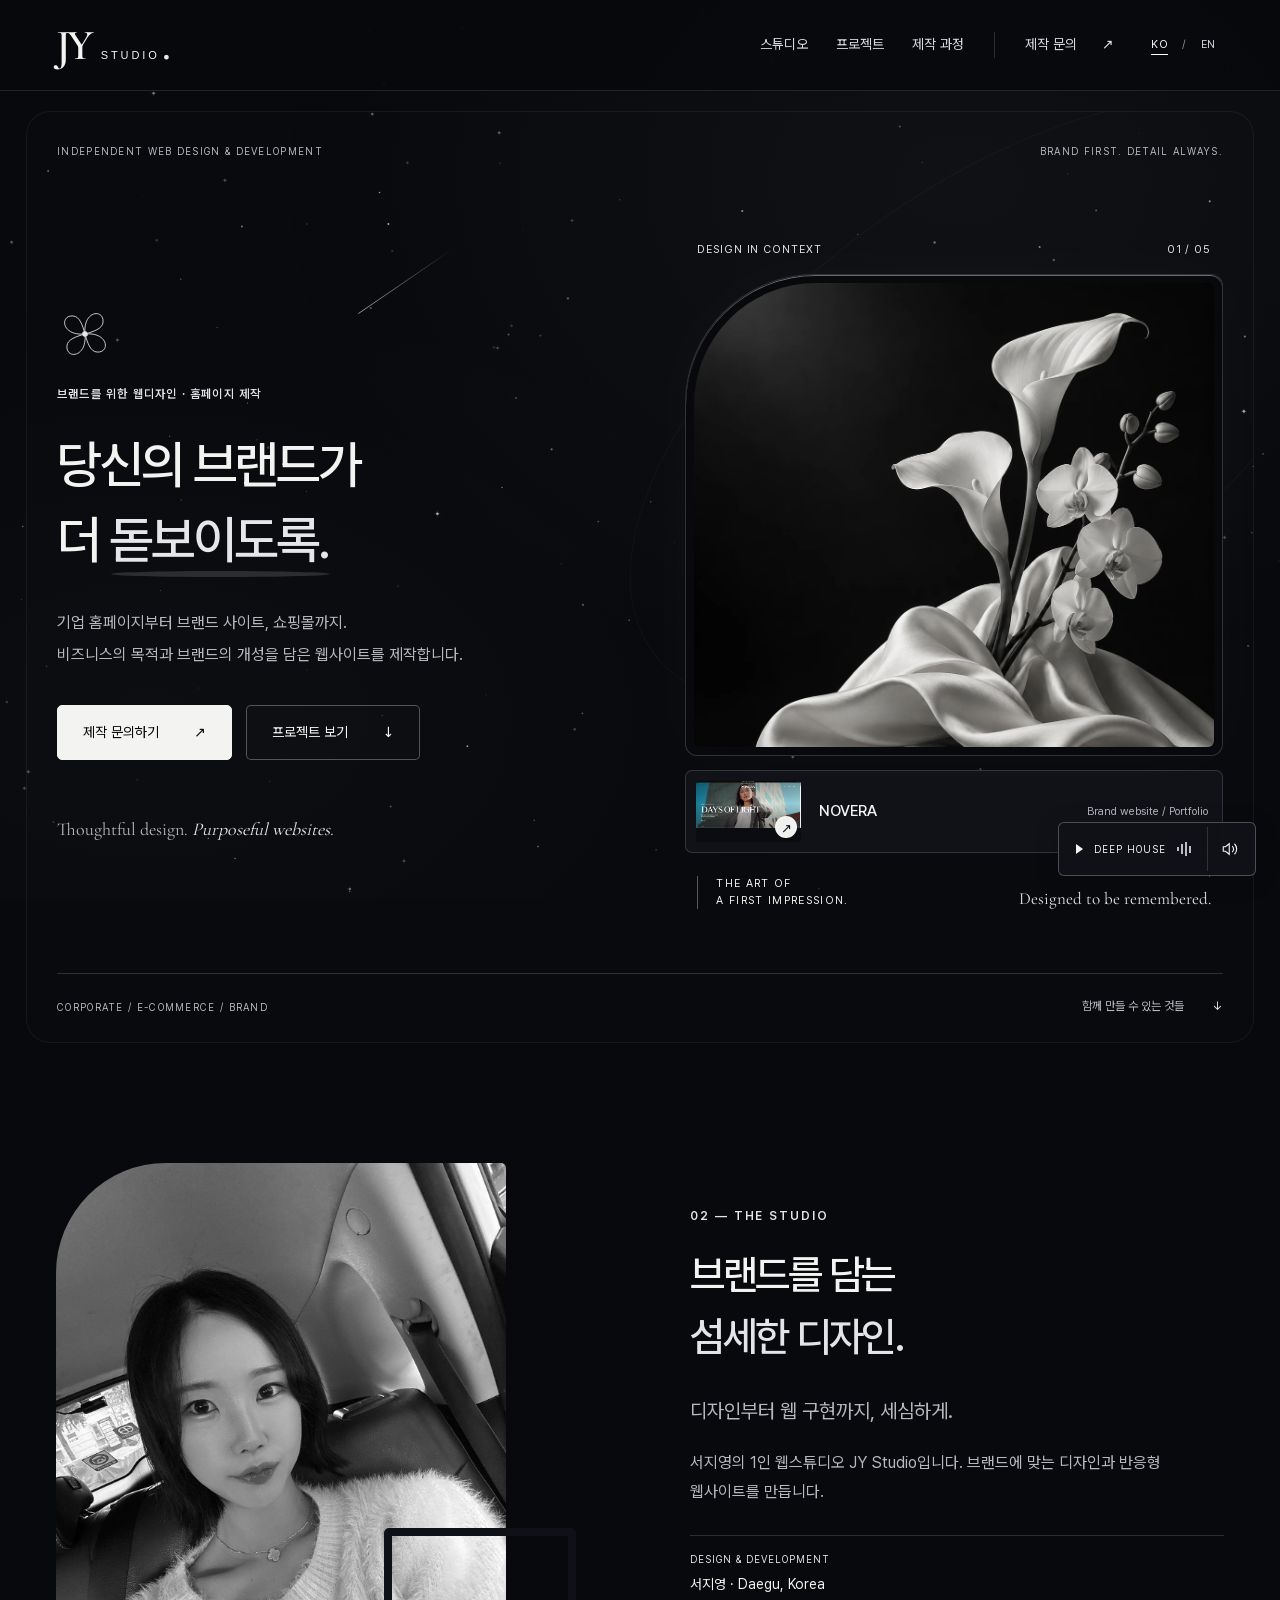
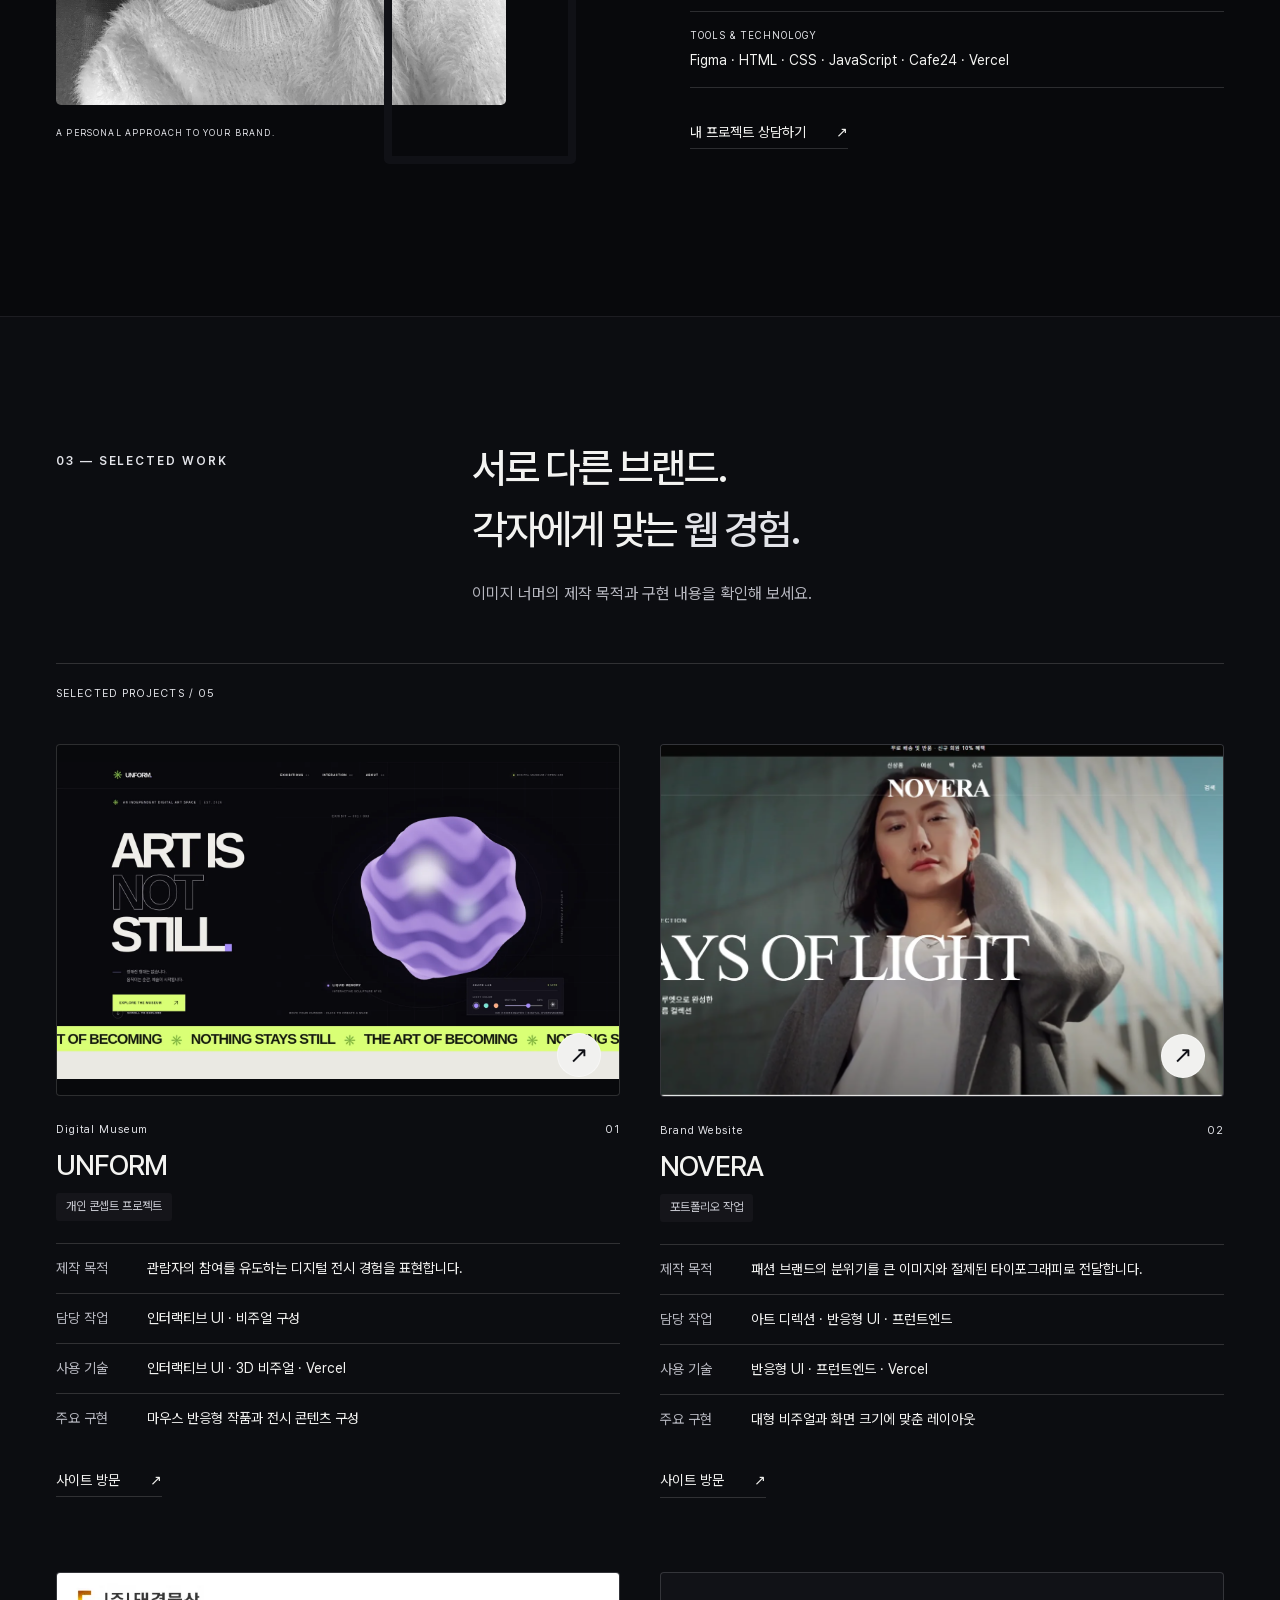
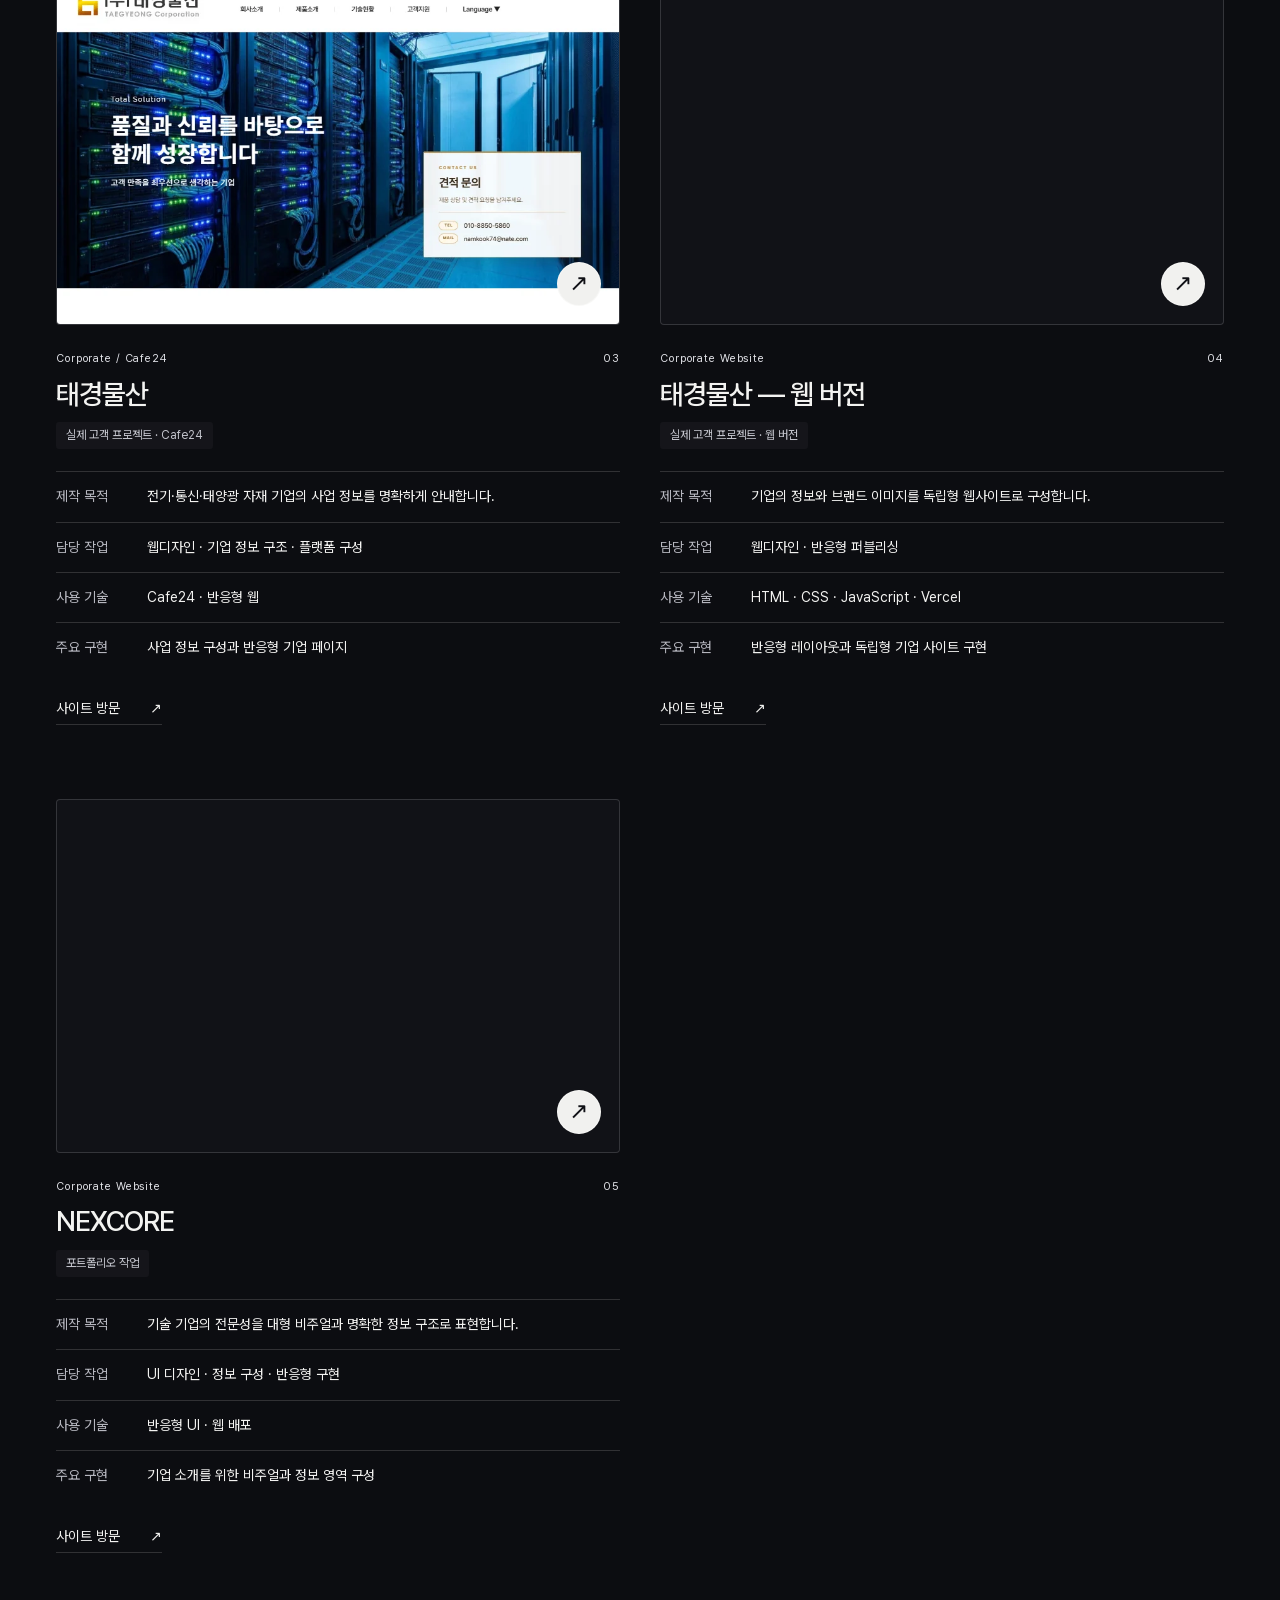
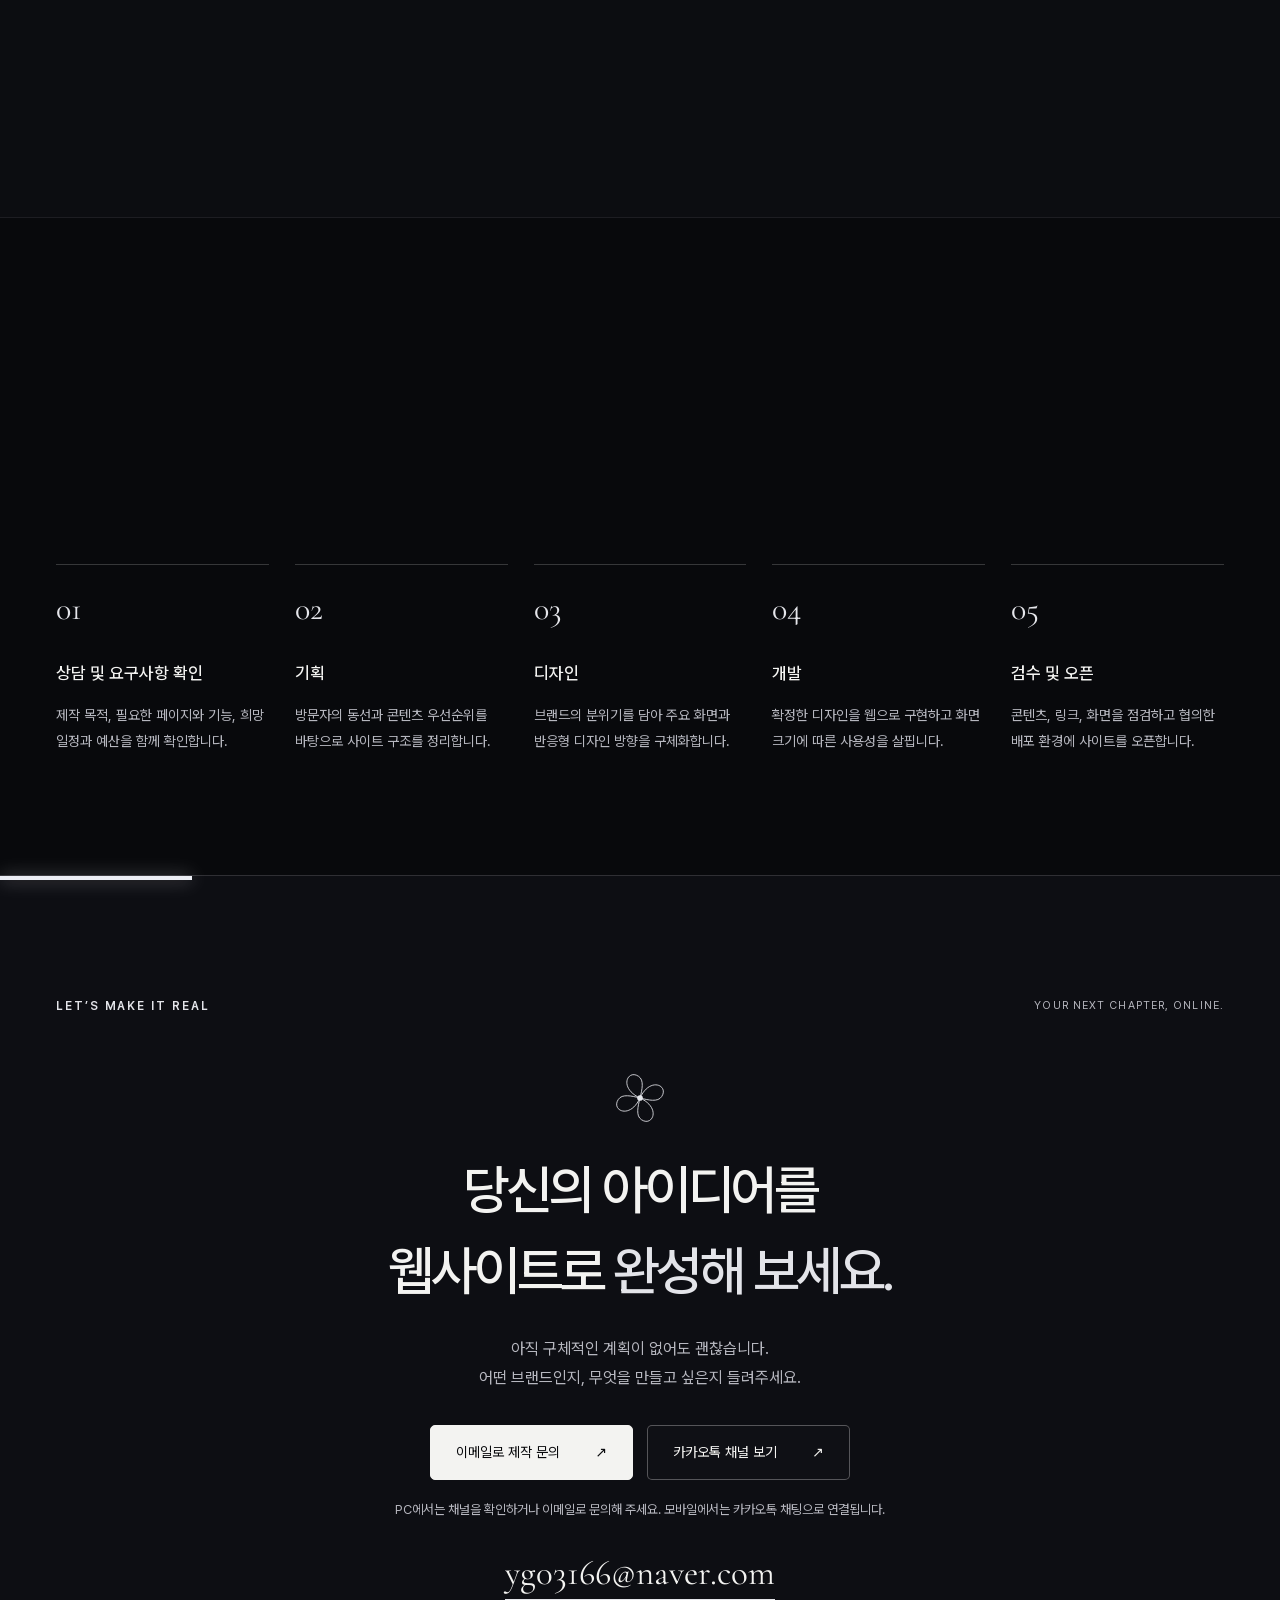
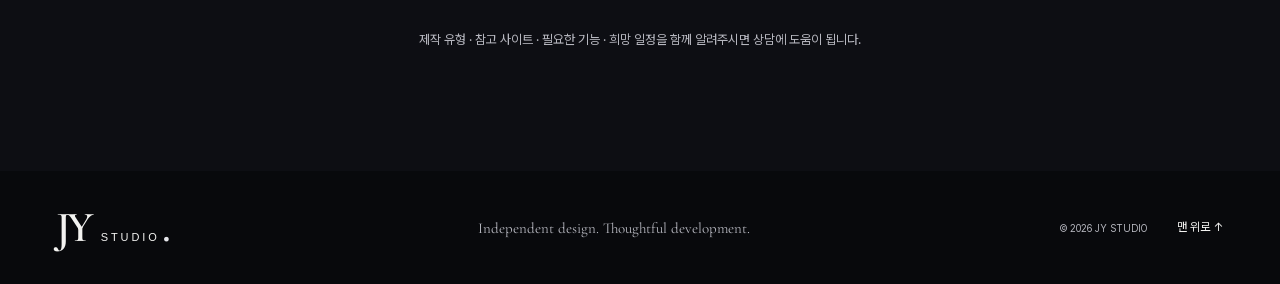
==== commit f71bea54: "Add original deep-house background music with accessible playback controls" ====
--- a/jy-web-portfolio/index.html
+++ b/jy-web-portfolio/index.html
@@ -246,7 +246,7 @@
             <span>SELECTED PROJECTS / 05</span>
           </div>
           <div class="website-grid">
-            <article class="website-card reveal">
+            <article class="website-card project-unform reveal">
               <a
                 class="website-preview"
                 href="https://unform-digital-museum.vercel.app/"
@@ -641,5 +641,60 @@
     <a class="mobile-inquiry" href="#contact"
       >홈페이지 제작 문의 <span aria-hidden="true">↗</span></a
     >
+    <aside
+      class="music-player"
+      aria-label="배경 음악"
+      data-state="waiting"
+      hidden
+    >
+      <audio
+        id="studioMusic"
+        src="assets/audio/studio-deep-house.mp3"
+        loop
+        preload="none"
+      ></audio>
+      <button
+        class="music-toggle"
+        type="button"
+        aria-label="딥하우스 재생"
+        aria-pressed="false"
+        aria-describedby="musicStatus"
+      >
+        <span class="music-play-icon" aria-hidden="true"></span>
+        <span class="music-label">DEEP HOUSE</span>
+        <span class="music-equalizer" aria-hidden="true"
+          ><i></i><i></i><i></i><i></i
+        ></span>
+      </button>
+      <details class="music-volume">
+        <summary aria-label="배경 음악 볼륨 조절">
+          <svg
+            viewBox="0 0 24 24"
+            aria-hidden="true"
+            fill="none"
+            stroke="currentColor"
+            stroke-width="1.5"
+          >
+            <path d="M11 5 6 9H3v6h3l5 4V5Z" />
+            <path d="M15 8a6 6 0 0 1 0 8M18 5a10 10 0 0 1 0 14" />
+          </svg>
+        </summary>
+        <div class="music-volume-panel">
+          <label for="musicVolume">볼륨</label
+          ><input
+            id="musicVolume"
+            type="range"
+            min="0"
+            max="100"
+            step="1"
+            value="25"
+          /><output for="musicVolume">25%</output>
+        </div>
+      </details>
+      <span class="sr-only" id="musicStatus" role="status"
+        >음악을 준비하고 있어요.</span
+      >
+    </aside>
+    <script defer src="music.js"></script>
   </body>
 </html>
--- a/jy-web-portfolio/style.css
+++ b/jy-web-portfolio/style.css
@@ -2028,3 +2028,178 @@
     display: none;
   }
 }
+
+/* A compact native-audio controller, clear of the mobile inquiry bar. */
+.music-player[hidden] {
+  display: none;
+}
+.music-player {
+  position: fixed;
+  right: 24px;
+  bottom: 24px;
+  z-index: 120;
+  display: flex;
+  align-items: center;
+  gap: 3px;
+  padding: 4px;
+  color: #f3f3f1;
+  background: #111217f5;
+  border: 1px solid #ffffff40;
+  border-radius: 6px;
+  box-shadow: 0 4px 24px #00000030;
+}
+.music-toggle {
+  display: inline-flex;
+  align-items: center;
+  justify-content: center;
+  gap: 11px;
+  min-height: 44px;
+  padding: 0 13px;
+  border: 0;
+  background: none;
+  color: inherit;
+  cursor: pointer;
+}
+.music-label {
+  font-size: 10px;
+  letter-spacing: 0.1em;
+  white-space: nowrap;
+}
+.music-play-icon {
+  width: 0;
+  height: 0;
+  border-block: 5px solid transparent;
+  border-left: 7px solid currentColor;
+}
+.music-player[data-state="playing"] .music-play-icon {
+  width: 7px;
+  height: 10px;
+  border-block: 0;
+  border-left: 2px solid currentColor;
+  border-right: 2px solid currentColor;
+}
+.music-equalizer {
+  display: flex;
+  align-items: center;
+  gap: 2px;
+  height: 15px;
+}
+.music-equalizer i {
+  display: block;
+  width: 2px;
+  height: 4px;
+  background: #b9bdc9;
+  transform-origin: center;
+}
+.music-equalizer i:nth-child(2) {
+  height: 10px;
+}
+.music-equalizer i:nth-child(3) {
+  height: 14px;
+}
+.music-equalizer i:nth-child(4) {
+  height: 7px;
+}
+.music-player[data-state="playing"] .music-equalizer i {
+  animation: music-meter 0.85s ease-in-out infinite alternate;
+  background: #fff;
+}
+.music-equalizer i:nth-child(2) {
+  animation-delay: -0.3s !important;
+}
+.music-equalizer i:nth-child(3) {
+  animation-delay: -0.5s !important;
+}
+.music-equalizer i:nth-child(4) {
+  animation-delay: -0.15s !important;
+}
+@keyframes music-meter {
+  from {
+    transform: scaleY(0.35);
+  }
+  to {
+    transform: scaleY(1);
+  }
+}
+.music-volume summary {
+  display: grid;
+  place-items: center;
+  list-style: none;
+  min-width: 44px;
+  min-height: 44px;
+  border-left: 1px solid #ffffff24;
+  cursor: pointer;
+}
+.music-volume summary::-webkit-details-marker {
+  display: none;
+}
+.music-volume summary svg {
+  width: 18px;
+  height: 18px;
+}
+.music-volume summary:focus-visible {
+  outline: 2px solid #fff;
+  outline-offset: 3px;
+}
+.music-volume-panel {
+  position: absolute;
+  bottom: calc(100% + 9px);
+  right: 0;
+  width: 220px;
+  max-width: calc(100vw - 32px);
+  display: grid;
+  grid-template-columns: 1fr auto;
+  align-items: center;
+  gap: 12px;
+  padding: 16px;
+  border: 1px solid #ffffff40;
+  background: #111217;
+  border-radius: 6px;
+  font-size: 13px;
+}
+.music-volume-panel label {
+  grid-column: 1 / -1;
+}
+.music-volume-panel input {
+  width: 100%;
+  min-width: 0;
+  min-height: 30px;
+  accent-color: #fff;
+}
+.music-volume-panel input:focus-visible {
+  outline: 2px solid #fff;
+  outline-offset: 3px;
+}
+.music-volume-panel output {
+  min-width: 34px;
+  font-size: 12px;
+  color: #c9cbd2;
+}
+@media (max-width: 820px) {
+  .music-player {
+    right: 16px;
+    bottom: calc(77px + env(safe-area-inset-bottom));
+  }
+}
+@media (prefers-reduced-motion: reduce) {
+  .music-equalizer i {
+    animation: none !important;
+  }
+}
+/* Preserve the complete UNFORM capture inside the same project-image grid. */
+.project-unform .website-preview {
+  aspect-ratio: 1.6;
+  display: grid;
+  place-items: center;
+  background: #08090c;
+}
+.project-unform .website-preview img {
+  width: 100%;
+  height: 100%;
+  aspect-ratio: 1.6;
+  object-fit: contain;
+  object-position: center;
+}
+.project-unform .website-preview:hover img {
+  transform: none;
+}
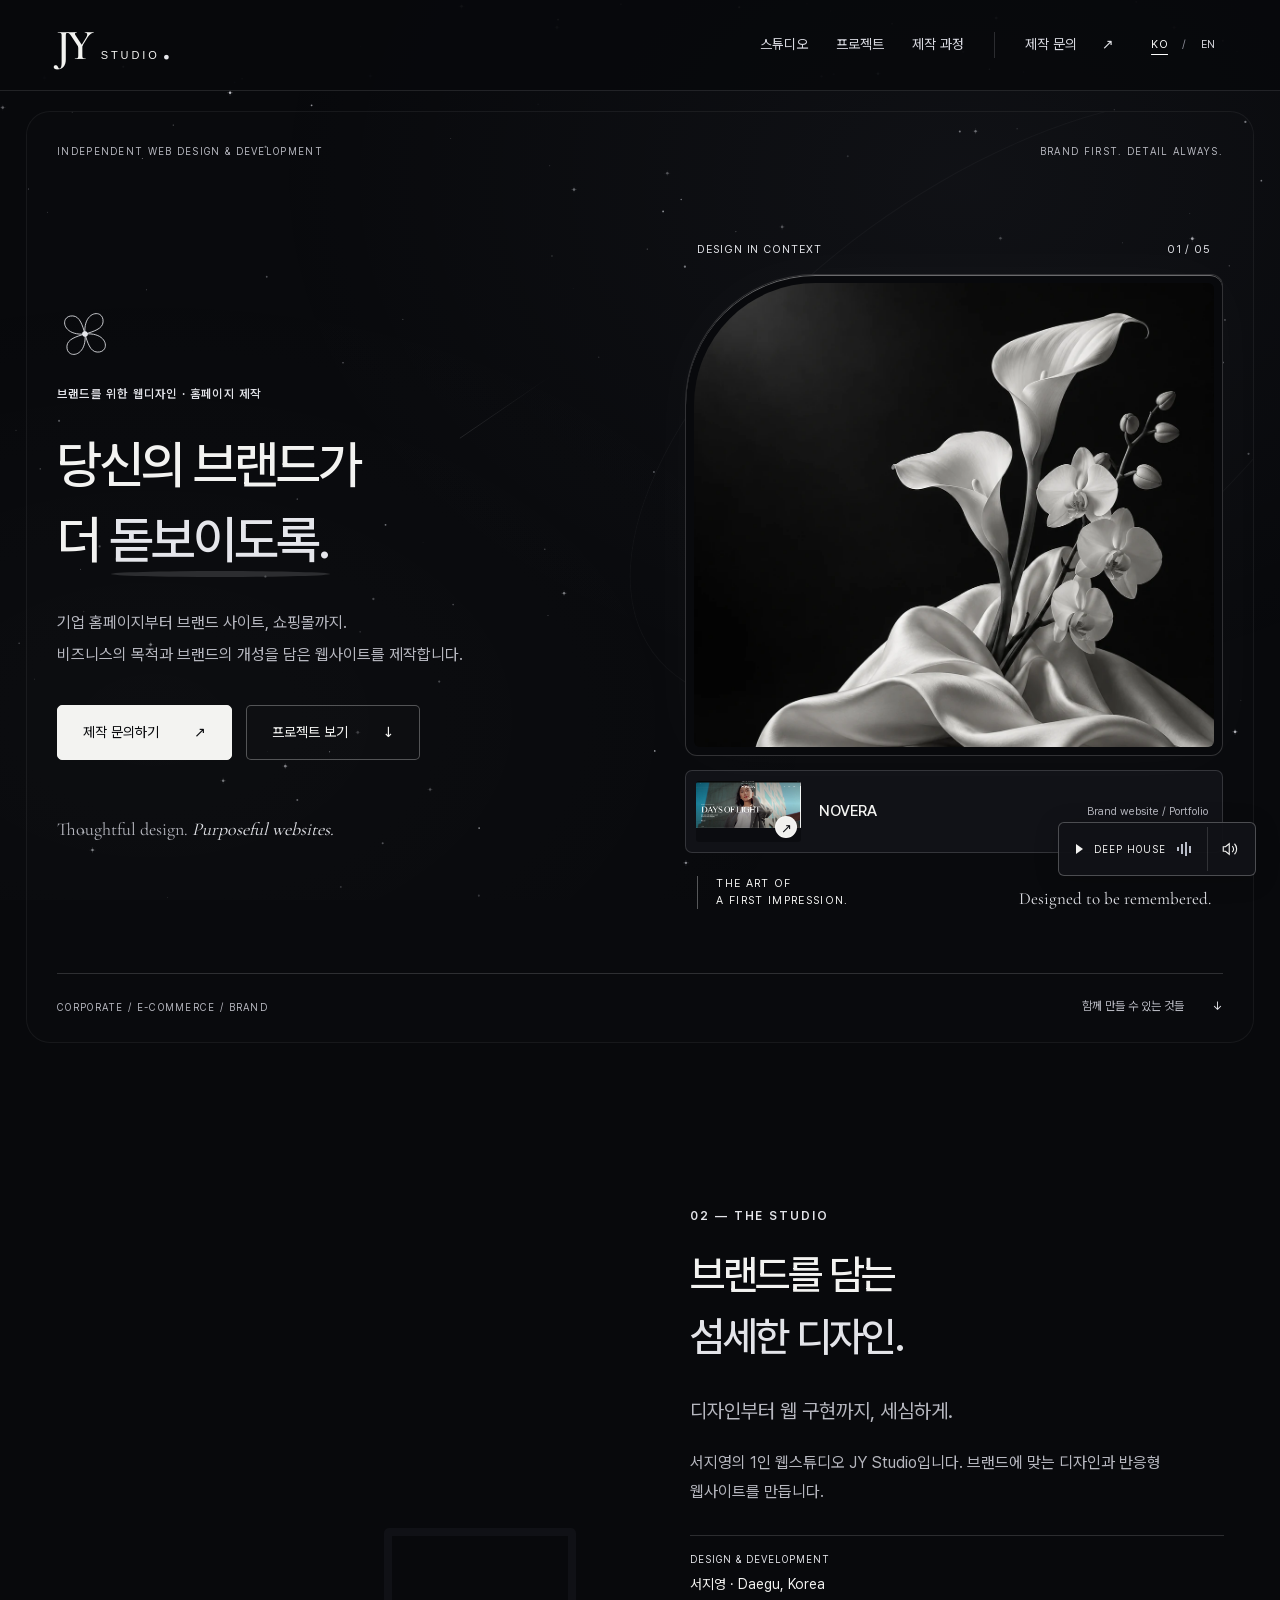
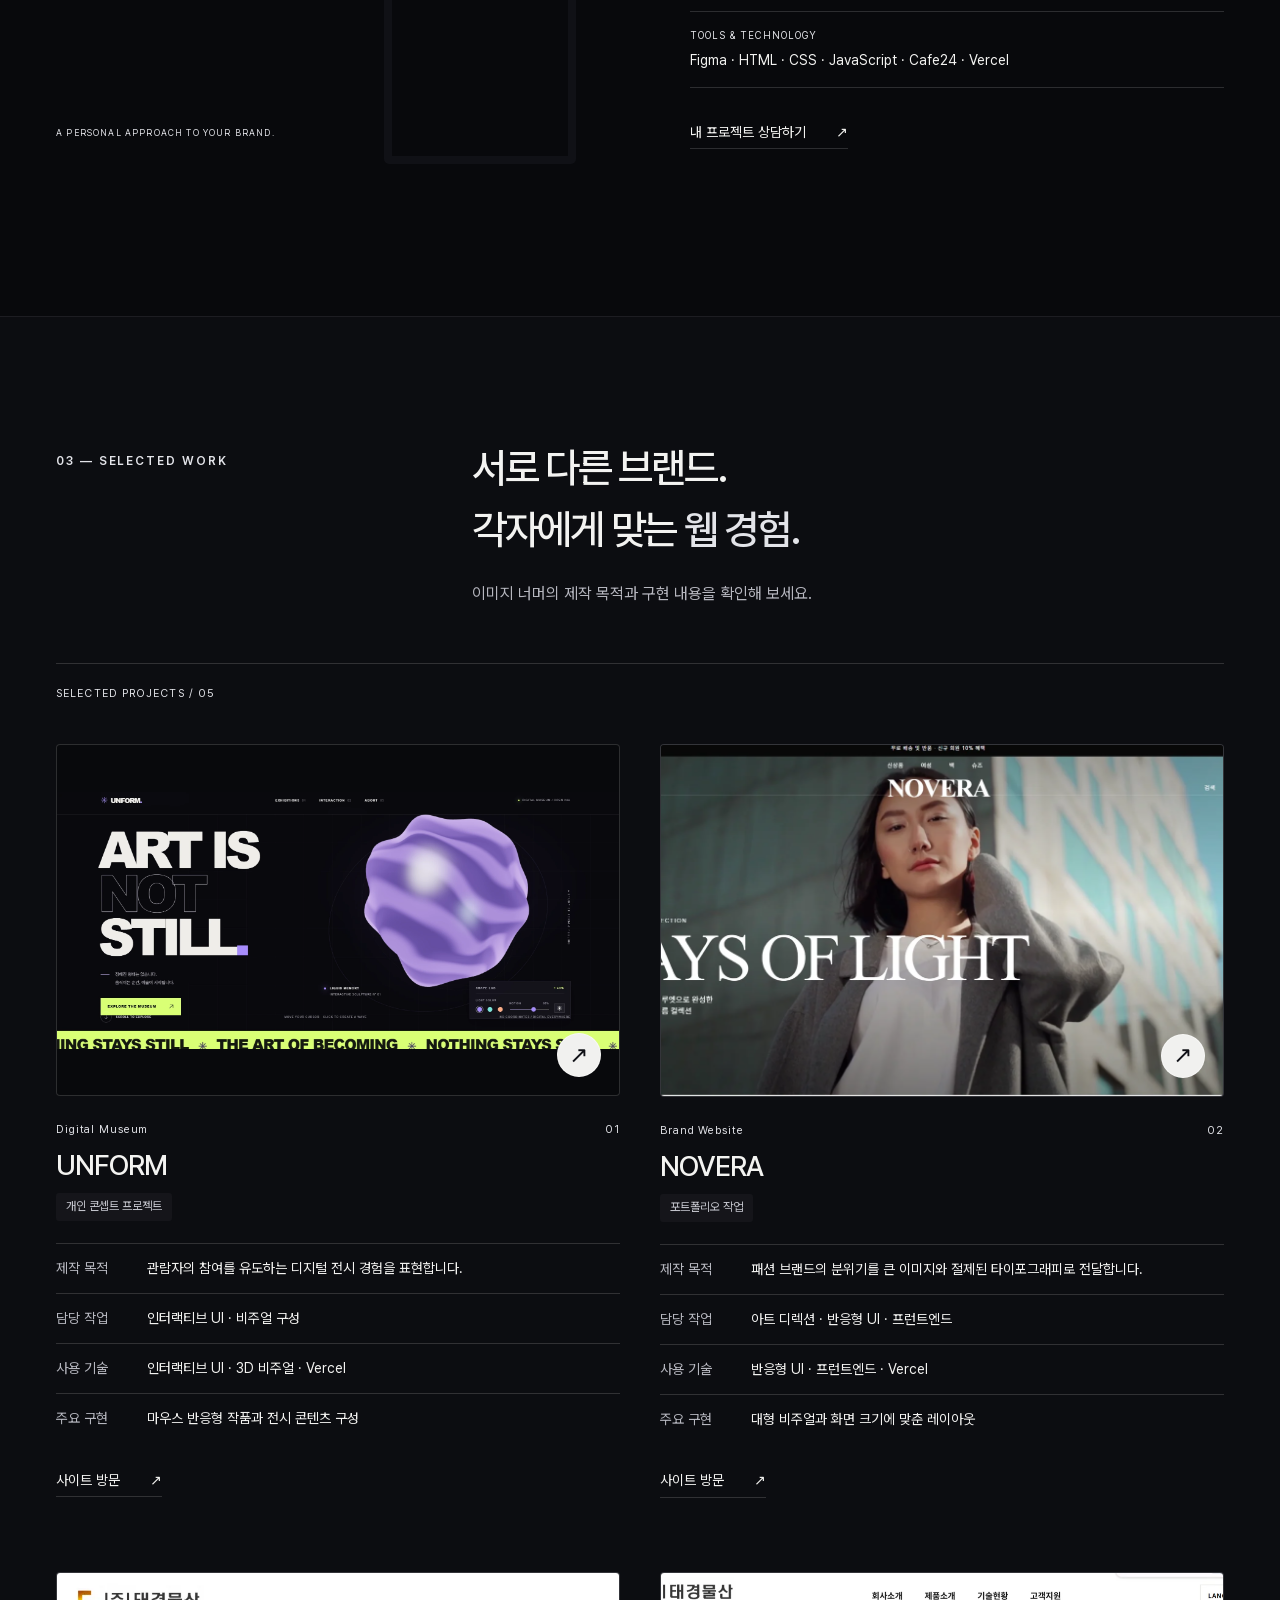
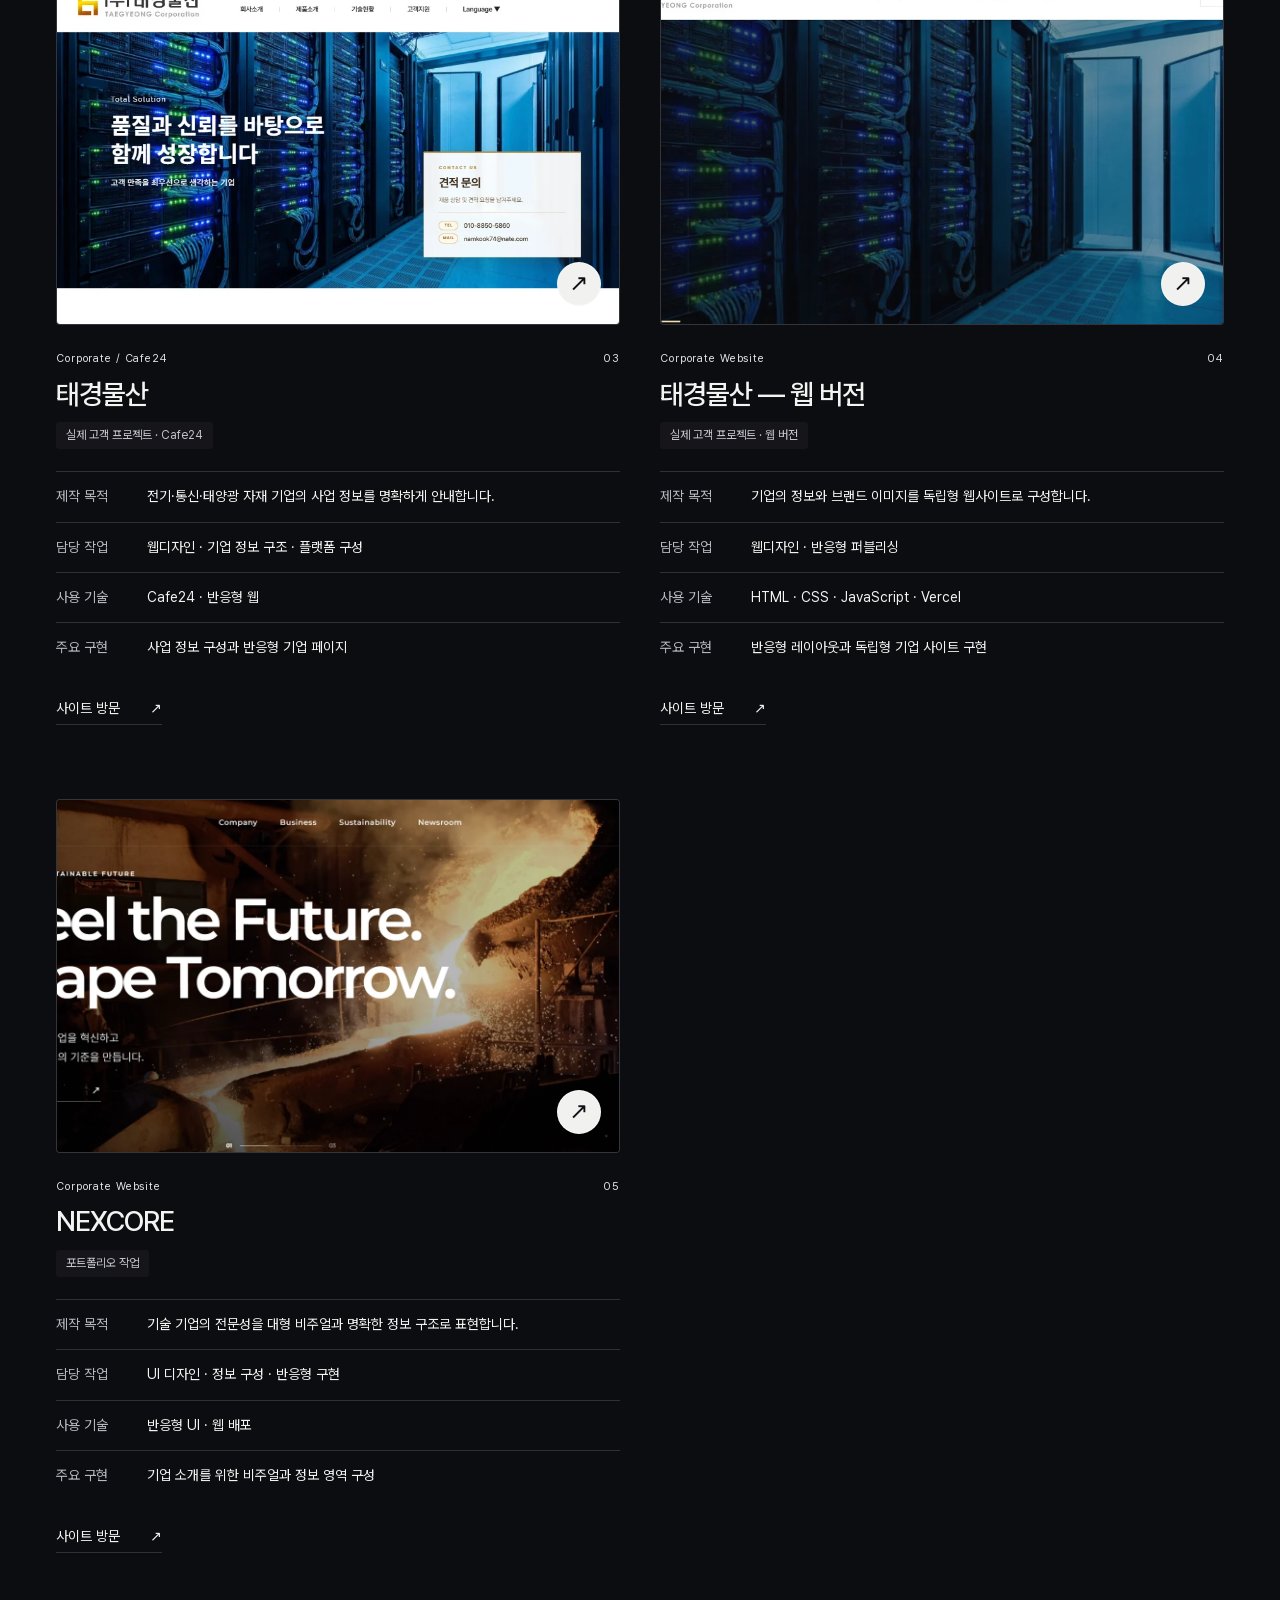
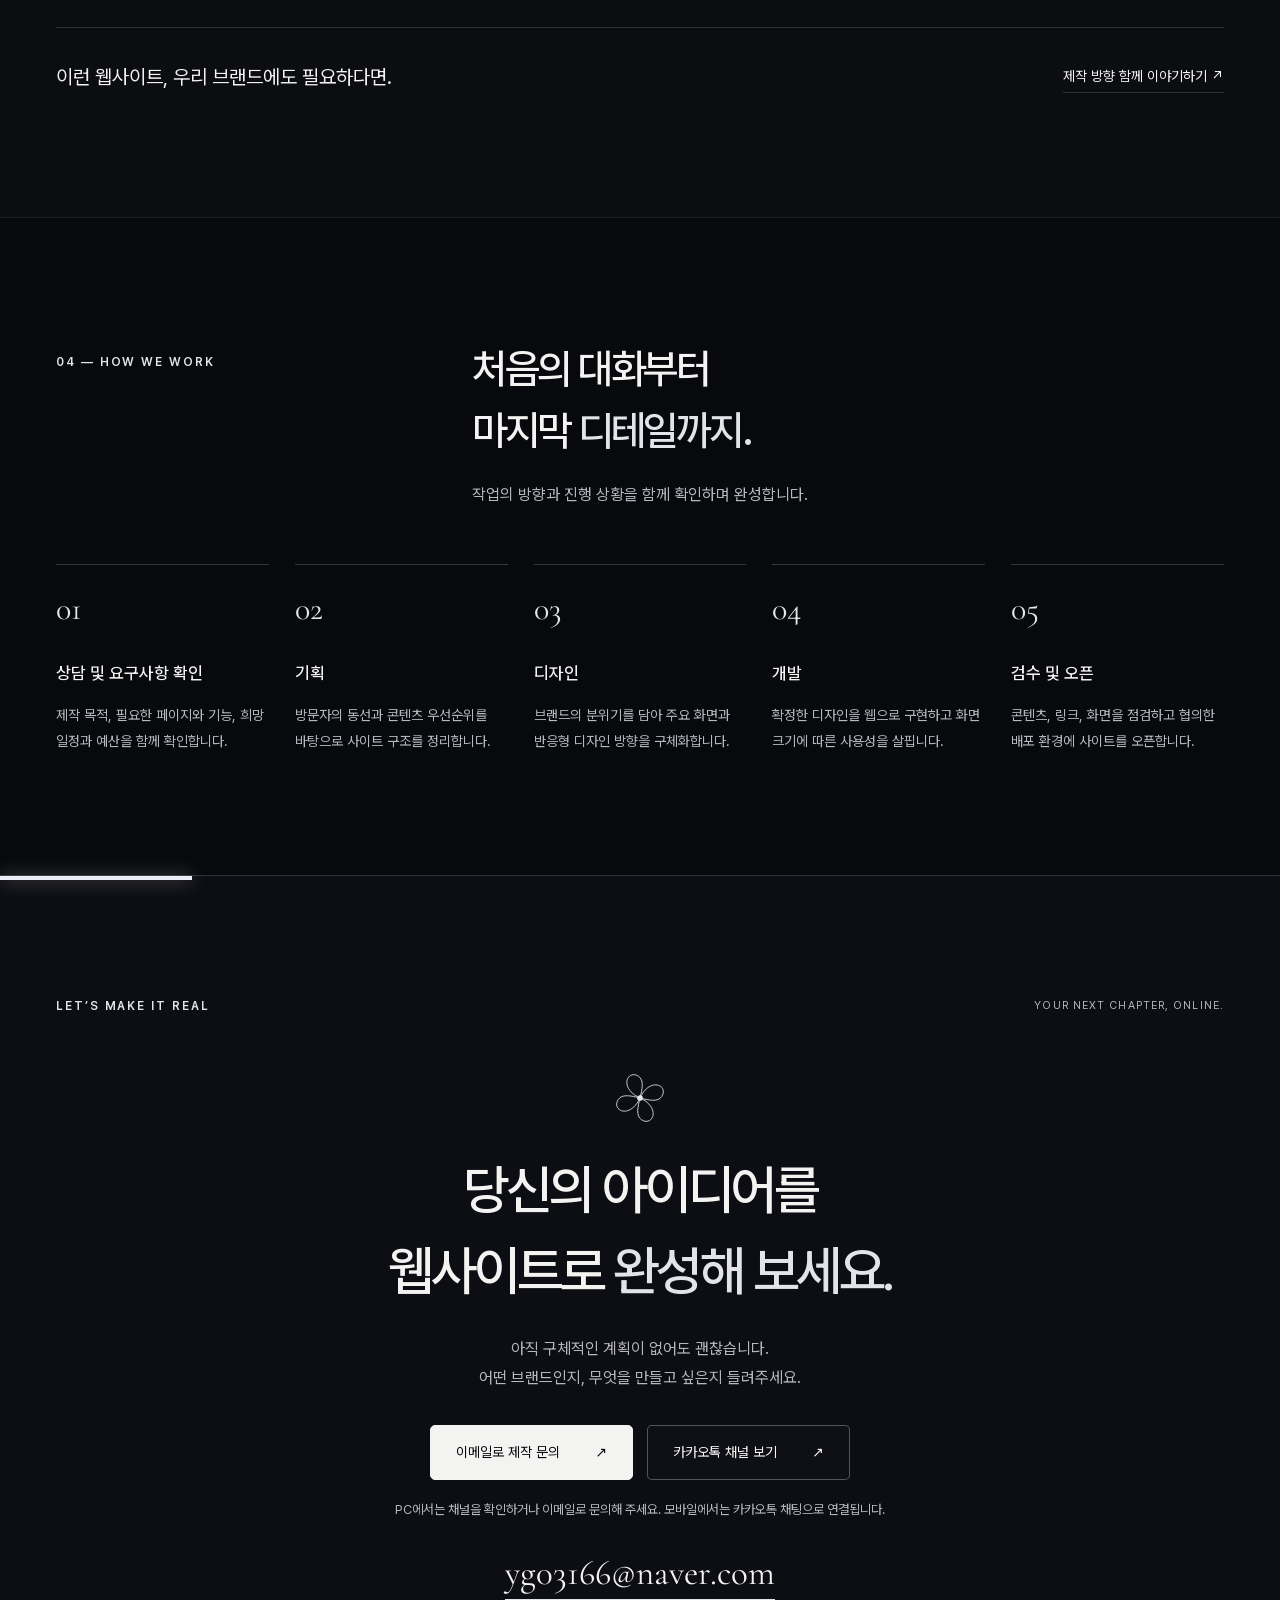
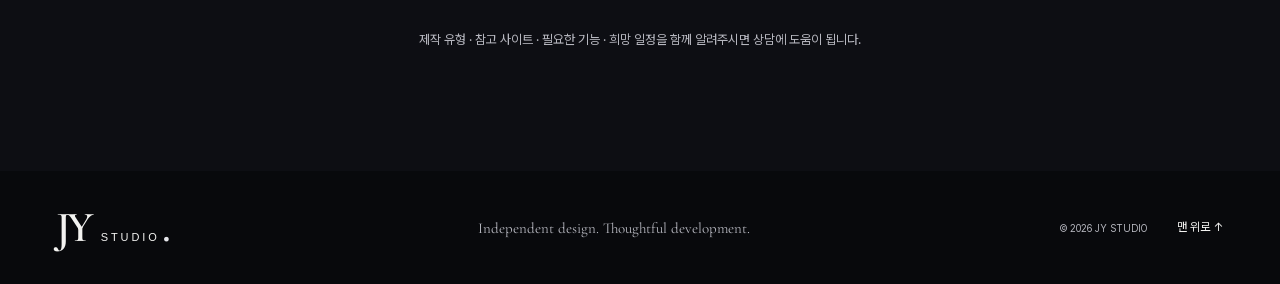
==== commit 70240de7: "Replace UNFORM preview with supplied full-width capture" ====
--- a/jy-web-portfolio/index.html
+++ b/jy-web-portfolio/index.html
@@ -255,8 +255,8 @@
                 aria-label="UNFORM 사이트 방문 (새 창)"
                 ><img
                   src="assets/images/unform.webp"
-                  width="1600"
-                  height="900"
+                  width="1842"
+                  height="843"
                   loading="lazy"
                   decoding="async"
                   alt="UNFORM Digital Museum 실제 웹사이트 화면"
